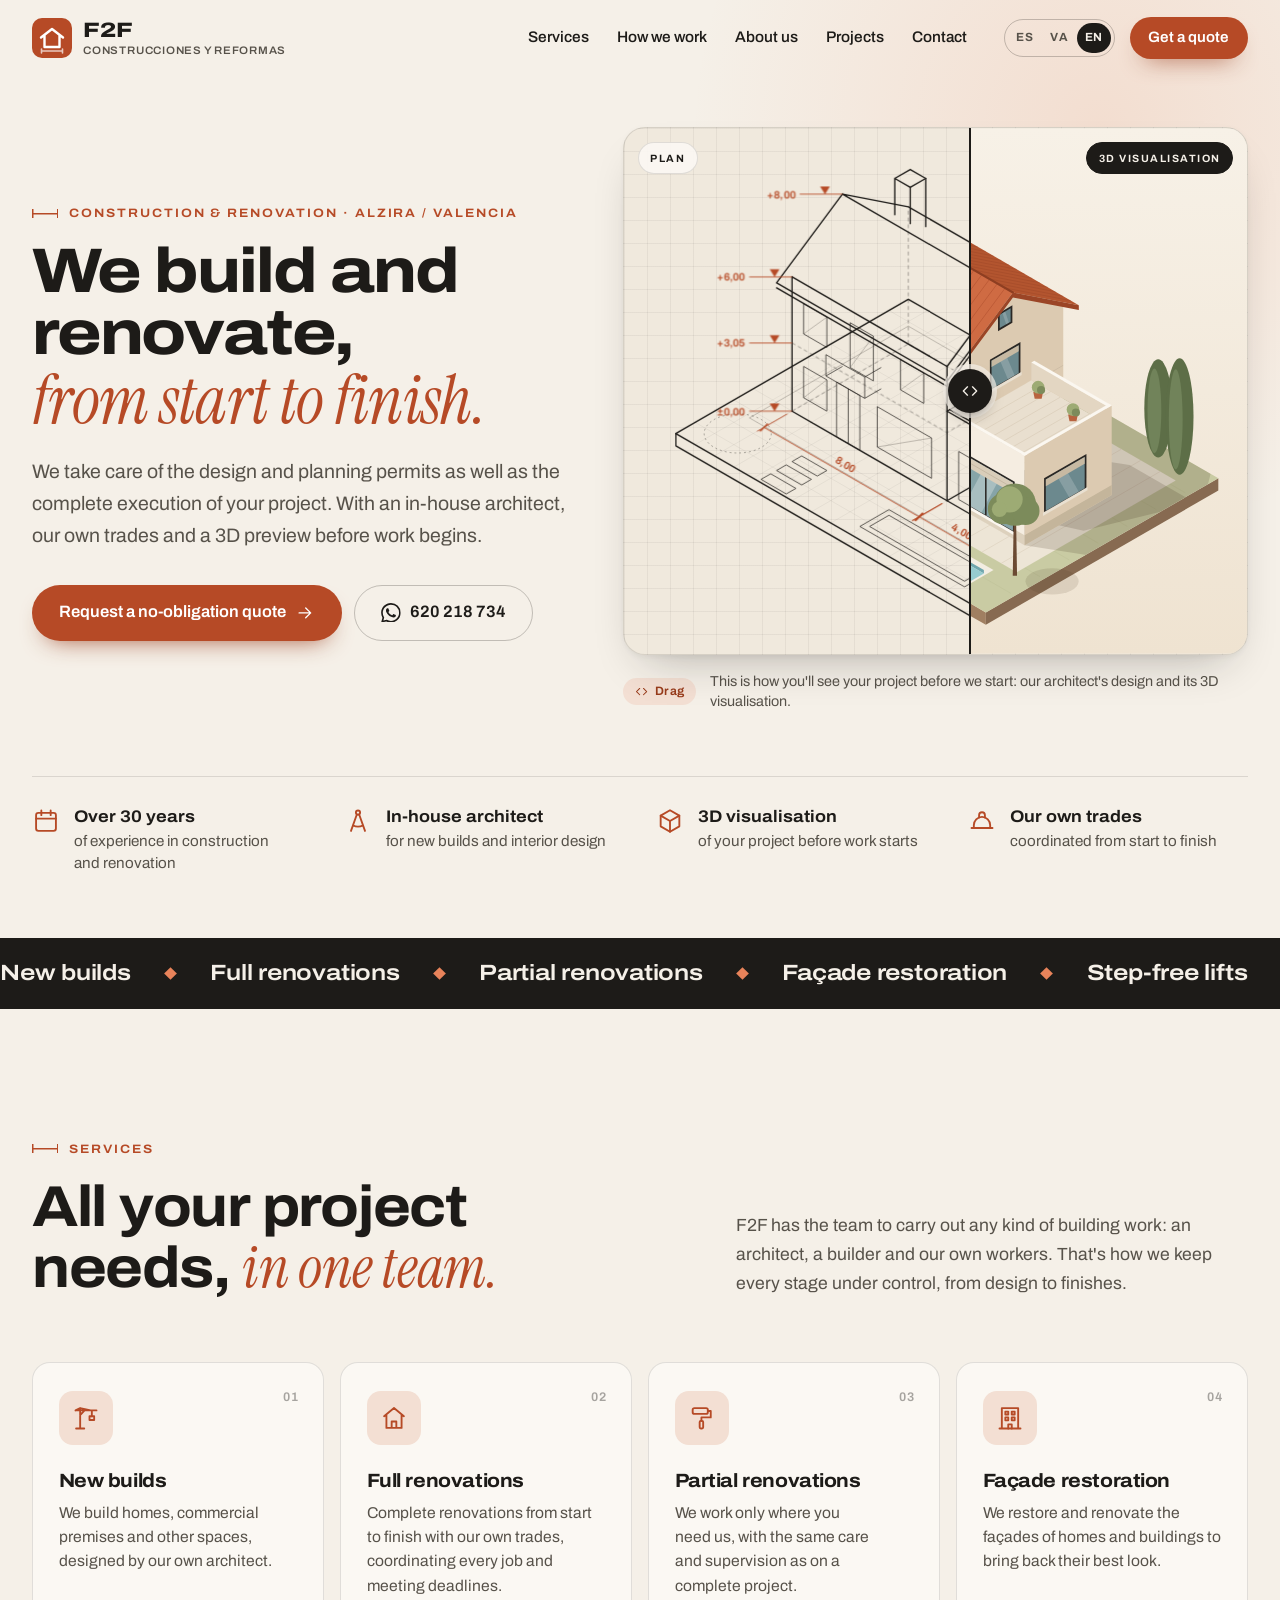
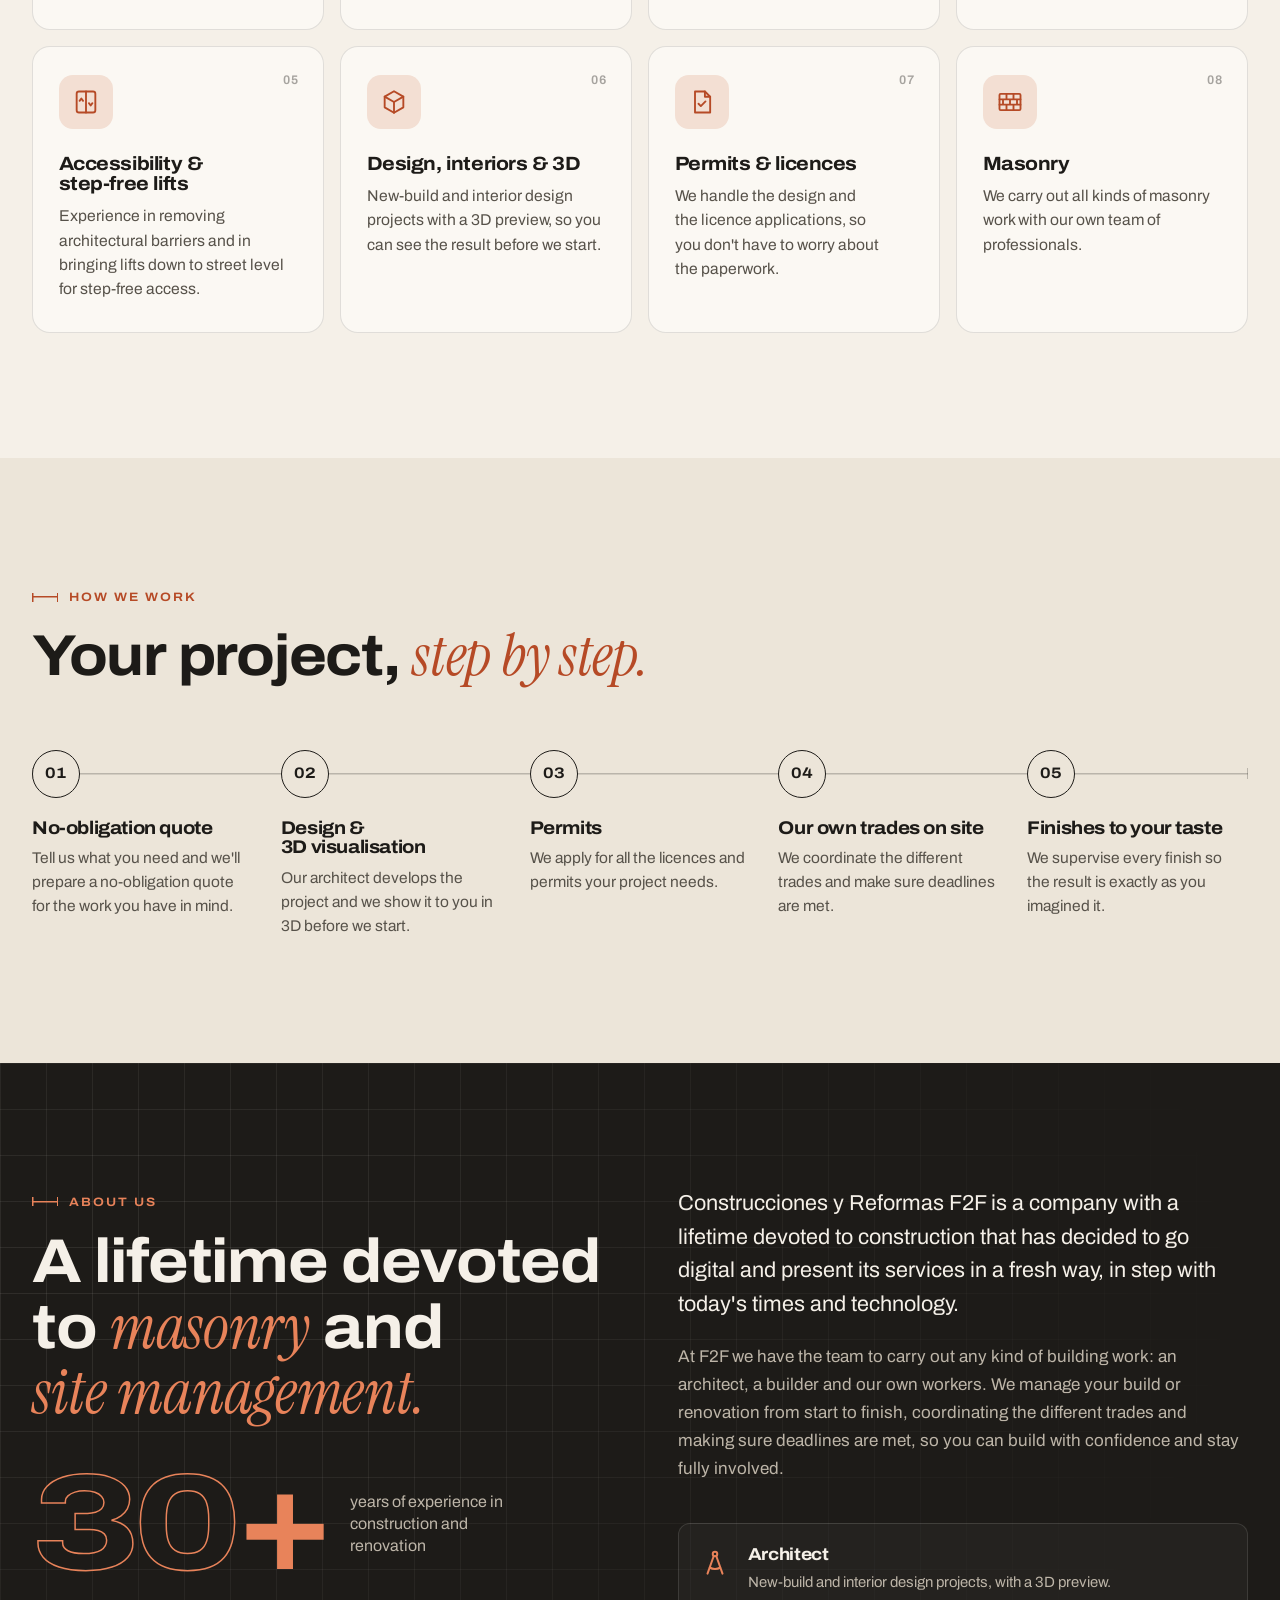
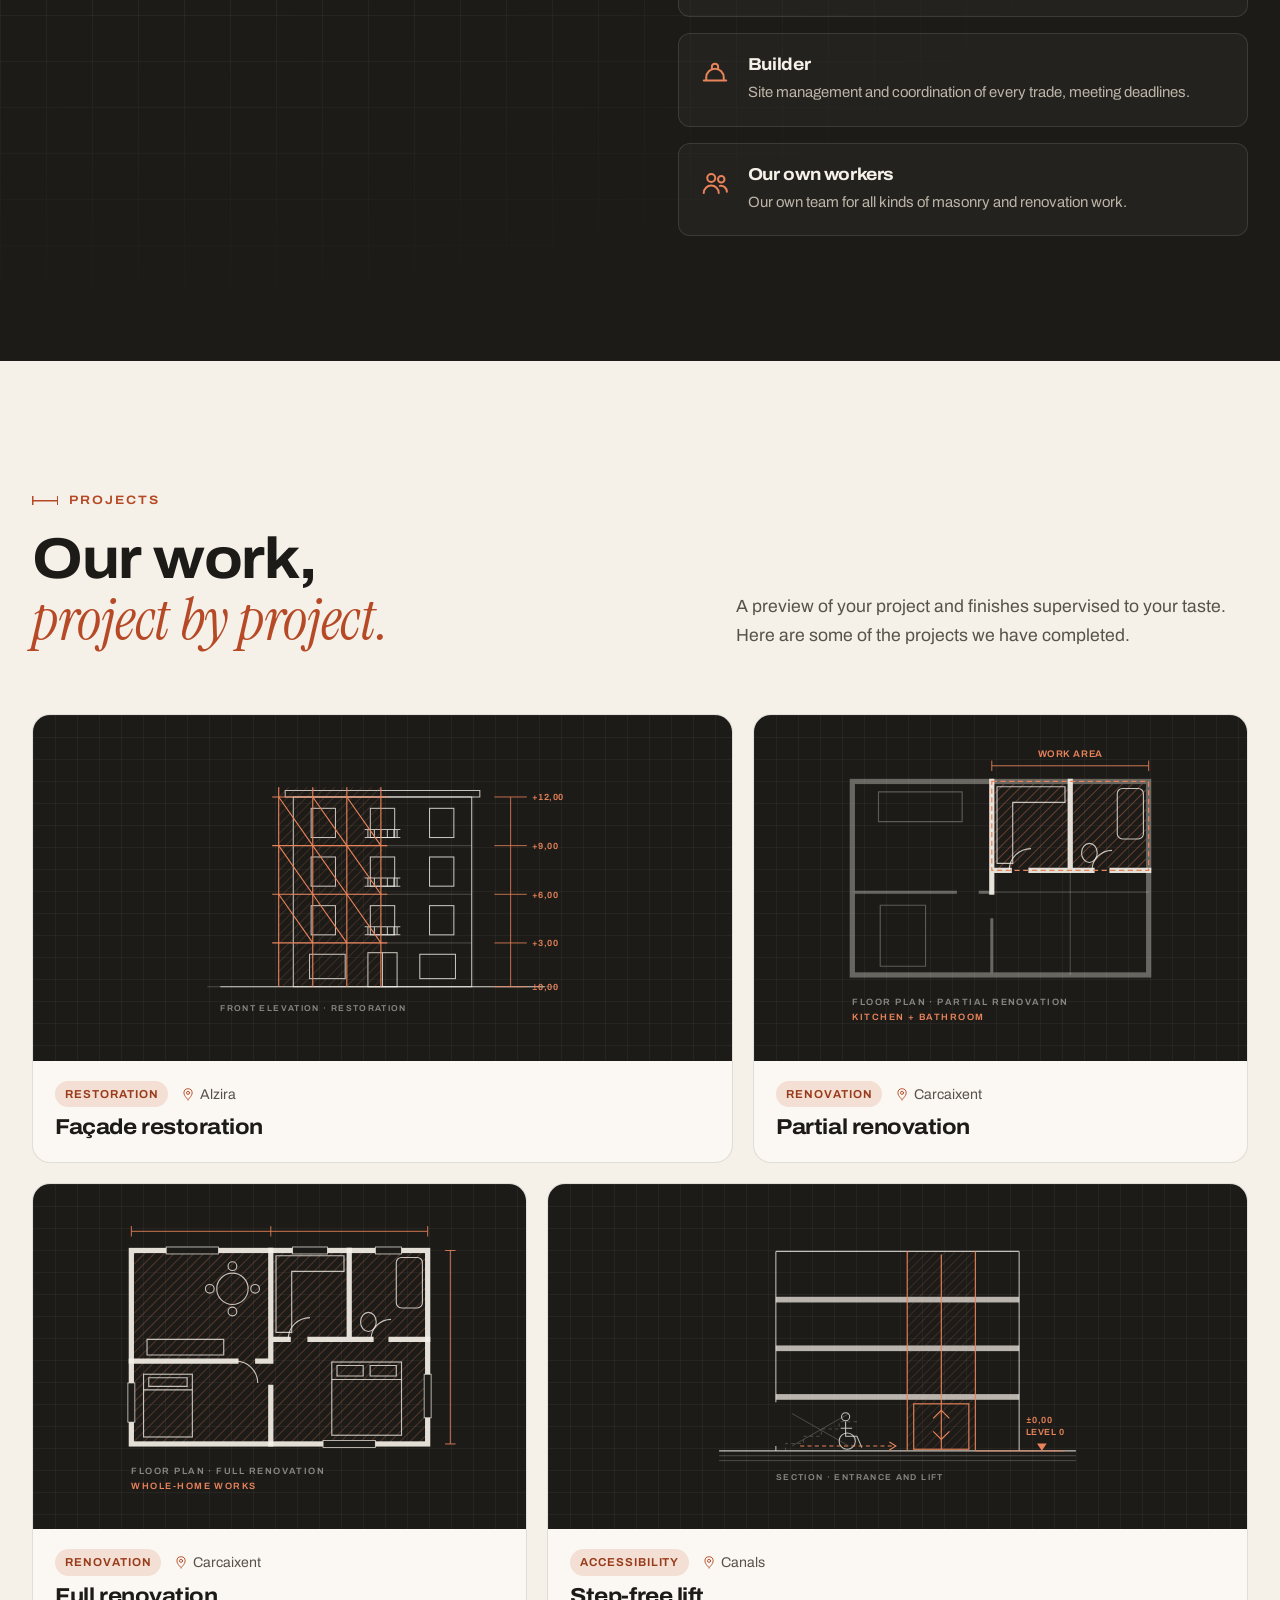
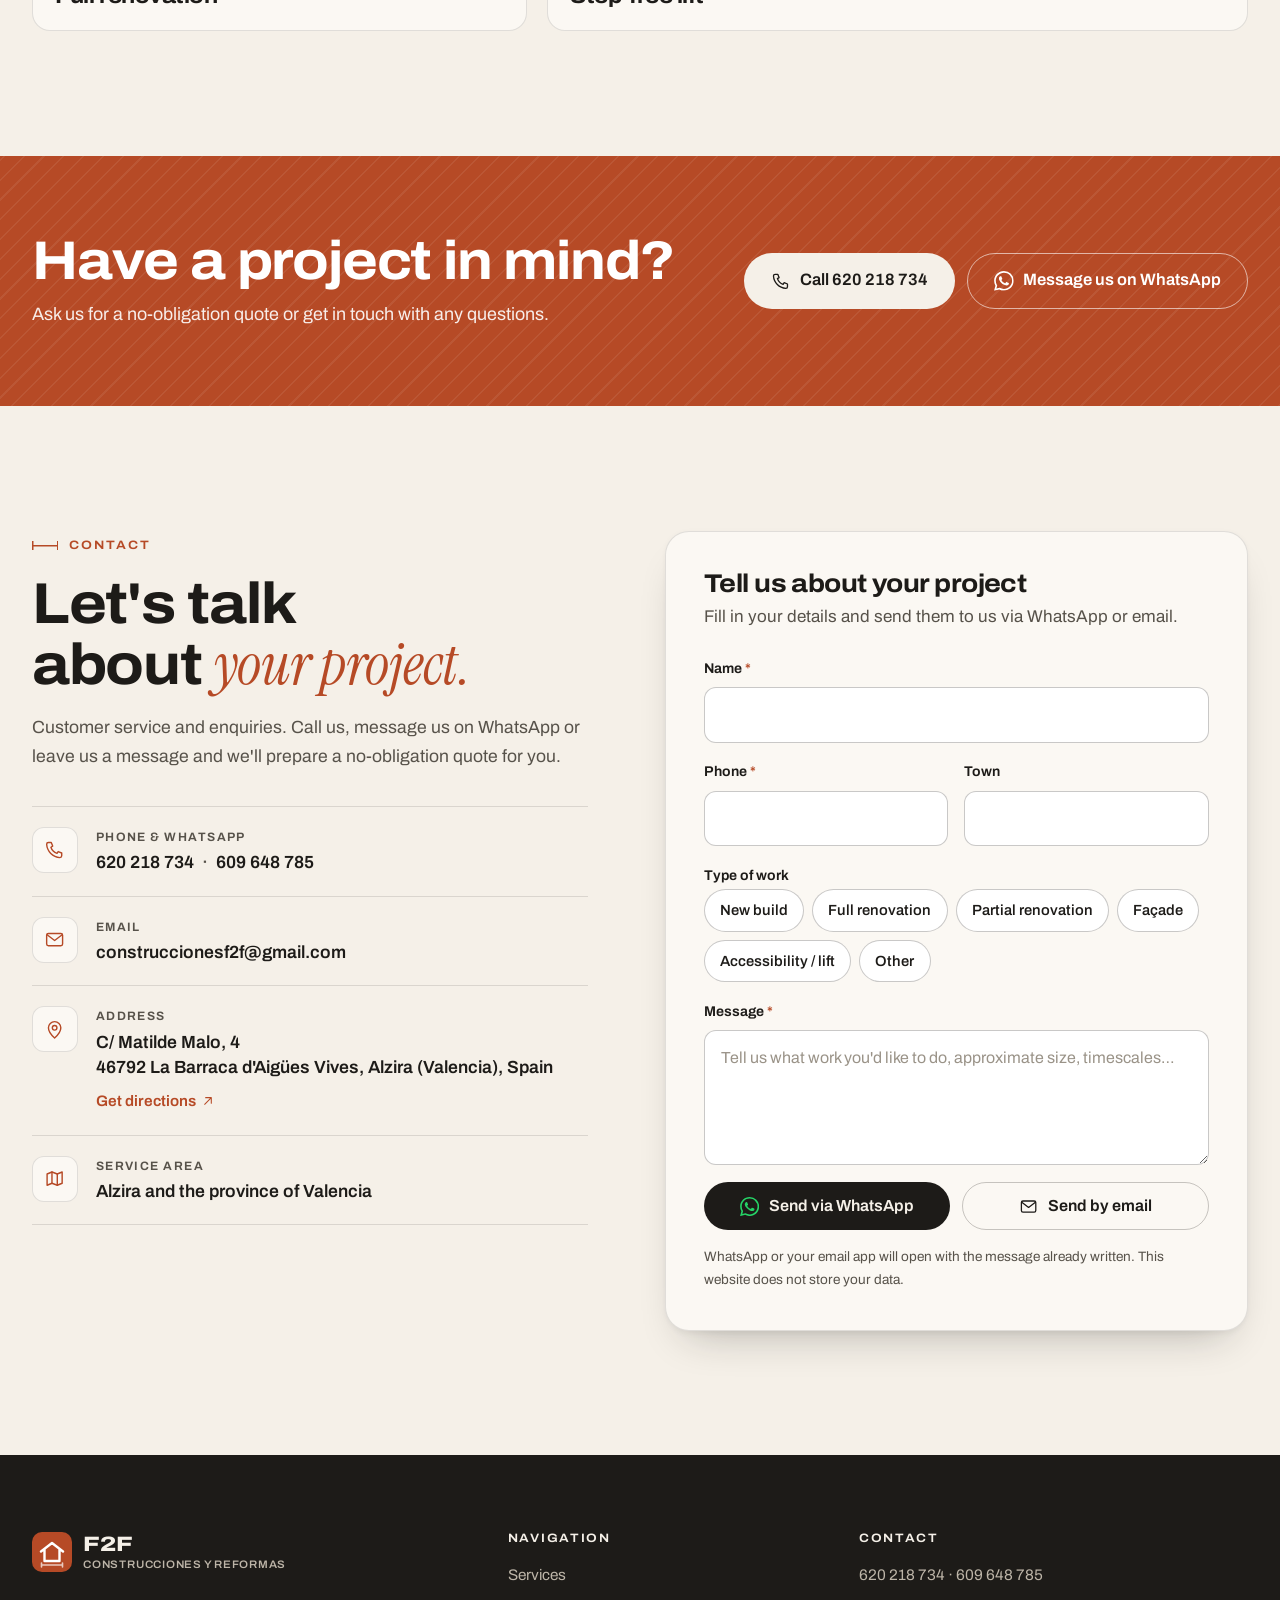
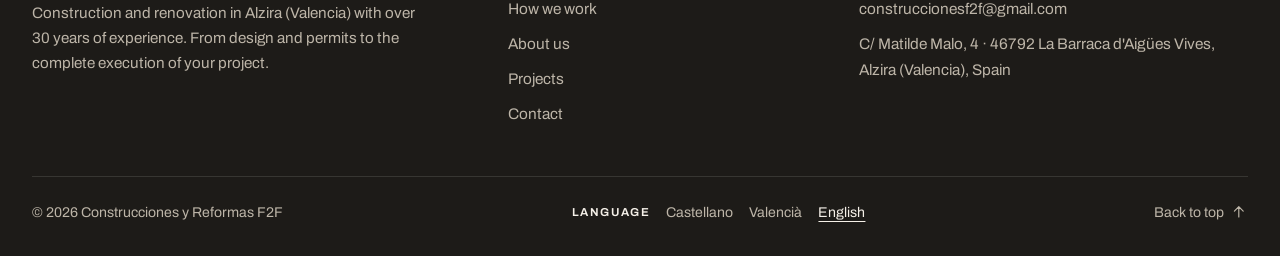
==== en/index.html @ 16d9f8af "Add Valencian and English versions of the site The site is now published in three languages, each as" ====
<!DOCTYPE html>
<!-- Generado por tools/build.py a partir de src/index.html y src/i18n.toml: no editar a mano. -->
<html lang="en" data-root="../">
<head>
  <meta charset="utf-8">
  <meta name="viewport" content="width=device-width, initial-scale=1">
  <title>Construcciones y Reformas F2F · Alzira (Valencia) | New builds and renovations</title>
  <meta name="description" content="Construction and renovation company in Alzira (Valencia) with over 30 years of experience. In-house architect, planning permits, 3D visualisation and our own trades. No-obligation quotes.">
  <link rel="canonical" href="https://www.f2fconstruccionesyreformas.com/en/">
  <link rel="alternate" hreflang="es" href="https://www.f2fconstruccionesyreformas.com/">
  <link rel="alternate" hreflang="ca" href="https://www.f2fconstruccionesyreformas.com/va/">
  <link rel="alternate" hreflang="en" href="https://www.f2fconstruccionesyreformas.com/en/">
  <link rel="alternate" hreflang="x-default" href="https://www.f2fconstruccionesyreformas.com/">
  <meta name="theme-color" content="#f5f0e8">

  <meta property="og:type" content="website">
  <meta property="og:locale" content="en_GB">
  <meta property="og:locale:alternate" content="es_ES">
  <meta property="og:locale:alternate" content="ca_ES">
  <meta property="og:site_name" content="Construcciones y Reformas F2F">
  <meta property="og:title" content="Construcciones y Reformas F2F · Alzira (Valencia)">
  <meta property="og:description" content="New builds and renovations from start to finish, with an in-house architect and a 3D preview. Over 30 years of experience. No-obligation quotes.">
  <meta property="og:url" content="https://www.f2fconstruccionesyreformas.com/en/">
  <meta property="og:image" content="https://www.f2fconstruccionesyreformas.com/assets/img/og-image-en.jpg">
  <meta property="og:image:width" content="1200">
  <meta property="og:image:height" content="630">
  <meta name="twitter:card" content="summary_large_image">

  <link rel="icon" href="../favicon.svg" type="image/svg+xml">
  <link rel="apple-touch-icon" href="../assets/img/apple-touch-icon.png">
  <link rel="preload" href="../assets/fonts/archivo-var.woff2" as="font" type="font/woff2" crossorigin>
  <link rel="stylesheet" href="../assets/css/styles.css">
  <script>document.documentElement.classList.add('js')</script>
  <script src="../assets/js/main.js" defer></script>
  <script type="application/json" id="i18n">{"menu_open": "Open menu", "menu_close": "Close menu", "compare_value": "{p}% plan, {q}% 3D visualisation", "form_error": "Please enter your name, your phone number and a message.", "form_ok_whatsapp": "WhatsApp has opened with your message: just press Send. If it doesn't open, call us on 620 218 734.", "form_ok_email": "Your email app has opened with the message ready to send. If it doesn't open, write to us at {email}.", "msg_hello": "Hello, my name is {name}.", "msg_type": "Type of work: {value}", "msg_town": "Town: {value}", "msg_phone": "Phone: {value}", "mail_subject": "Quote request", "gallery_label": "Photo gallery", "gallery_prev": "Previous photo", "gallery_next": "Next photo", "gallery_close": "Close gallery", "photo_alt": "{label} (photo {n} of {total})", "view_photos": "View photos ({total})", "in_place": "{title} in {place}"}</script>

  <script type="application/ld+json">
  {
    "@context": "https://schema.org",
    "@type": "GeneralContractor",
    "name": "Construcciones y Reformas F2F",
    "alternateName": "construccionesf2f",
    "description": "Construction and renovation company in Alzira (Valencia) with over 30 years of experience: new builds, full and partial renovations, façade restoration and step-free lifts, with an in-house architect and 3D visualisation.",
    "url": "https://www.f2fconstruccionesyreformas.com/",
    "image": "https://www.f2fconstruccionesyreformas.com/assets/img/og-image-en.jpg",
    "logo": "https://www.f2fconstruccionesyreformas.com/assets/img/apple-touch-icon.png",
    "email": "construccionesf2f@gmail.com",
    "telephone": "+34 620 218 734",
    "contactPoint": [
      { "@type": "ContactPoint", "telephone": "+34 620 218 734", "contactType": "customer service", "availableLanguage": ["es", "ca"] },
      { "@type": "ContactPoint", "telephone": "+34 609 648 785", "contactType": "customer service", "availableLanguage": ["es", "ca"] }
    ],
    "address": {
      "@type": "PostalAddress",
      "streetAddress": "C/ Matilde Malo, 4",
      "postalCode": "46792",
      "addressLocality": "La Barraca d'Aigües Vives, Alzira",
      "addressRegion": "Valencia",
      "addressCountry": "ES"
    },
    "areaServed": ["Alzira", "Carcaixent", "Canals", "Provincia de Valencia"],
    "knowsAbout": ["Obra nueva", "Reformas integrales", "Reformas parciales", "Rehabilitación de fachadas", "Ascensores a cota cero", "Eliminación de barreras arquitectónicas", "Interiorismo", "Gestión de licencias de obra", "Albañilería"]
  }
  </script>
</head>
<body>
  <!-- Iconos y patrones compartidos -->
  <svg class="sprite" aria-hidden="true" focusable="false" xmlns="http://www.w3.org/2000/svg">
    <defs>
      <pattern id="hatch" width="8" height="8" patternUnits="userSpaceOnUse" patternTransform="rotate(45)">
        <line x1="0" y1="0" x2="0" y2="8" stroke="#e8835a" stroke-width="1.5" stroke-opacity=".55"/>
      </pattern>
      <pattern id="hatch-soft" width="8" height="8" patternUnits="userSpaceOnUse" patternTransform="rotate(45)">
        <line x1="0" y1="0" x2="0" y2="8" stroke="#f5f0e8" stroke-width="1" stroke-opacity=".16"/>
      </pattern>
    </defs>
    <symbol id="i-phone" viewBox="0 0 24 24"><path d="M5 4h3.2l1.6 4-2 1.3a11 11 0 0 0 6.9 6.9l1.3-2 4 1.6V19a2 2 0 0 1-2 2A16 16 0 0 1 3 6a2 2 0 0 1 2-2z"/></symbol>
    <symbol id="i-mail" viewBox="0 0 24 24"><rect x="3" y="5" width="18" height="14" rx="2"/><path d="M3.5 6.5 12 13l8.5-6.5"/></symbol>
    <symbol id="i-pin" viewBox="0 0 24 24"><path d="M12 21.5s-7-6-7-11.5a7 7 0 0 1 14 0c0 5.5-7 11.5-7 11.5z"/><circle cx="12" cy="10" r="2.6"/></symbol>
    <symbol id="i-map" viewBox="0 0 24 24"><path d="M9 4.5 3.5 6.8v12.7L9 17.2l6 2.3 5.5-2.3V4.5L15 6.8z"/><path d="M9 4.5v12.7M15 6.8v12.7"/></symbol>
    <symbol id="i-whatsapp" viewBox="0 0 24 24"><path fill="currentColor" stroke="none" d="M17.472 14.382c-.297-.149-1.758-.867-2.03-.967-.273-.099-.471-.148-.67.15-.197.297-.767.966-.94 1.164-.173.199-.347.223-.644.075-.297-.15-1.255-.463-2.39-1.475-.883-.788-1.48-1.761-1.653-2.059-.173-.297-.018-.458.13-.606.134-.133.298-.347.446-.52.149-.174.198-.298.298-.497.099-.198.05-.371-.025-.52-.075-.149-.669-1.612-.916-2.207-.242-.579-.487-.5-.669-.51-.173-.008-.371-.01-.57-.01-.198 0-.52.074-.792.372-.272.297-1.04 1.016-1.04 2.479 0 1.462 1.065 2.875 1.213 3.074.149.198 2.096 3.2 5.077 4.487.709.306 1.262.489 1.694.625.712.227 1.36.195 1.871.118.571-.085 1.758-.719 2.006-1.413.248-.694.248-1.289.173-1.413-.074-.124-.272-.198-.57-.347m-5.421 7.403h-.004a9.87 9.87 0 0 1-5.031-1.378l-.361-.214-3.741.982.998-3.648-.235-.374a9.86 9.86 0 0 1-1.51-5.26c.001-5.45 4.436-9.884 9.888-9.884 2.64 0 5.122 1.03 6.988 2.898a9.825 9.825 0 0 1 2.893 6.994c-.003 5.45-4.437 9.884-9.885 9.884m8.413-18.297A11.815 11.815 0 0 0 12.05 0C5.495 0 .16 5.335.157 11.892c0 2.096.547 4.142 1.588 5.945L.057 24l6.305-1.654a11.882 11.882 0 0 0 5.683 1.448h.005c6.554 0 11.89-5.335 11.893-11.893a11.821 11.821 0 0 0-3.48-8.413z"/></symbol>
    <symbol id="i-arrow" viewBox="0 0 24 24"><path d="M5 12h14M13 6l6 6-6 6"/></symbol>
    <symbol id="i-arrow-ne" viewBox="0 0 24 24"><path d="M7 17 17 7M8.5 7H17v8.5"/></symbol>
    <symbol id="i-arrow-up" viewBox="0 0 24 24"><path d="M12 19V5M6 11l6-6 6 6"/></symbol>
    <symbol id="i-close" viewBox="0 0 24 24"><path d="M6 6l12 12M18 6 6 18"/></symbol>
    <symbol id="i-chev-left" viewBox="0 0 24 24"><path d="M15 5l-7 7 7 7"/></symbol>
    <symbol id="i-chev-right" viewBox="0 0 24 24"><path d="M9 5l7 7-7 7"/></symbol>
    <symbol id="i-drag" viewBox="0 0 24 24"><path d="M9 7l-5 5 5 5M15 7l5 5-5 5"/></symbol>
    <symbol id="i-photo" viewBox="0 0 24 24"><rect x="3" y="5" width="18" height="14" rx="2"/><circle cx="8.5" cy="10" r="1.8"/><path d="m21 16-5-5-8 8"/></symbol>
    <symbol id="i-check" viewBox="0 0 24 24"><path d="M5 12.5 9.5 17 19 7"/></symbol>
    <symbol id="i-calendar" viewBox="0 0 24 24"><rect x="3.5" y="5" width="17" height="15.5" rx="2"/><path d="M3.5 10h17M8 3v4M16 3v4"/></symbol>
    <symbol id="i-compass" viewBox="0 0 24 24"><circle cx="12" cy="4.8" r="1.8"/><path d="M11 6.4 6 20.5M13 6.4l5 14.1M7.6 15.6c2.9 1.6 5.9 1.6 8.8 0"/></symbol>
    <symbol id="i-cube" viewBox="0 0 24 24"><path d="M12 2.8l8 4.6v9.2l-8 4.6-8-4.6V7.4z"/><path d="M4 7.4l8 4.6 8-4.6M12 12v9.2"/></symbol>
    <symbol id="i-helmet" viewBox="0 0 24 24"><path d="M3 18h18M5 18v-2.5a7 7 0 0 1 14 0V18M9.5 9.2V7a2.5 2.5 0 0 1 5 0v2.2"/></symbol>
    <symbol id="i-users" viewBox="0 0 24 24"><circle cx="9" cy="8" r="3.2"/><path d="M3 20a6 6 0 0 1 12 0"/><circle cx="17" cy="9" r="2.6"/><path d="M15.8 14.3A4.8 4.8 0 0 1 21.5 19"/></symbol>
    <symbol id="i-crane" viewBox="0 0 24 24"><path d="M7 21V3.5M3.5 21h7M3 5.5h18M7 3.5 3 5.5M7 3.5l9 2M7 9.5l3.8-4M17 5.5v5"/><rect x="15" y="10.5" width="4" height="3.2"/></symbol>
    <symbol id="i-home" viewBox="0 0 24 24"><path d="M3.5 10.5 12 3.5l8.5 7M5.5 9v11.5h13V9M10 20.5V15h4v5.5"/></symbol>
    <symbol id="i-roller" viewBox="0 0 24 24"><rect x="4" y="3.5" width="13" height="5" rx="1.5"/><path d="M17 6h2.5v5.5h-8v3"/><rect x="10" y="14.5" width="3" height="6.5" rx="1"/></symbol>
    <symbol id="i-facade" viewBox="0 0 24 24"><path d="M5 21V3.5h14V21M3 21h18"/><path d="M8 6.5h2.5V9H8zM13.5 6.5H16V9h-2.5zM8 11.5h2.5V14H8zM13.5 11.5H16V14h-2.5zM10.5 21v-3.5h3V21"/></symbol>
    <symbol id="i-elevator" viewBox="0 0 24 24"><rect x="4" y="3" width="16" height="18" rx="2"/><path d="M12 3v18M6.5 11 8 9l1.5 2M14.5 13l1.5 2 1.5-2"/></symbol>
    <symbol id="i-doc" viewBox="0 0 24 24"><path d="M6 3h8.5L19 7.5V21H6z"/><path d="M14.5 3v4.5H19M9 13.5l2 2 4-4"/></symbol>
    <symbol id="i-bricks" viewBox="0 0 24 24"><rect x="3" y="5" width="18" height="14" rx="1"/><path d="M3 9.7h18M3 14.3h18M9 5v4.7M15 5v4.7M6 9.7v4.6M12 9.7v4.6M18 9.7v4.6M9 14.3V19M15 14.3V19"/></symbol>
  </svg>

  <a class="skip-link" href="#main">Skip to content</a>

  <header class="site-header" data-header>
    <div class="container header__inner">
      <a class="brand" href="#inicio" aria-label="F2F Construcciones y Reformas, go to the home page">
        <svg class="brand__mark" viewBox="0 0 40 40" aria-hidden="true">
          <rect width="40" height="40" rx="10" fill="#b64a26"/>
          <path d="M9 19.5 20 11l11 8.5M12.5 17v12h15V17" fill="none" stroke="#fff" stroke-width="2.4" stroke-linejoin="round" stroke-linecap="round"/>
          <path d="M9.5 33h21M9.5 31v4M30.5 31v4" stroke="#fff" stroke-width="1.6" stroke-linecap="round" opacity=".7"/>
        </svg>
        <span class="brand__text">
          <span class="brand__name">F2F</span>
          <span class="brand__tag">Construcciones y Reformas</span>
        </span>
      </a>

      <nav class="nav" id="menu" aria-label="Main">
        <ul class="nav__list">
          <li><a href="#servicios">Services</a></li>
          <li><a href="#metodo">How we work</a></li>
          <li><a href="#perfil">About us</a></li>
          <li><a href="#proyectos">Projects</a></li>
          <li><a href="#contacto">Contact</a></li>
        </ul>
        <div class="nav__mobile-extra">
          <a class="btn btn--primary btn--block" href="#contacto">Request a no-obligation quote</a>
          <p class="nav__phones">
            <a href="tel:+34620218734"><svg class="icon" aria-hidden="true"><use href="#i-phone"/></svg>620&nbsp;218&nbsp;734</a>
            <a href="tel:+34609648785"><svg class="icon" aria-hidden="true"><use href="#i-phone"/></svg>609&nbsp;648&nbsp;785</a>
          </p>
          <div class="nav__langs">
            <p class="nav__langs-title" id="menu-lang-title">Language</p>
            <ul class="lang-pills" aria-labelledby="menu-lang-title">
            <li><a href="../" hreflang="es" lang="es" data-lang-link>Castellano</a></li>
            <li><a href="../va/" hreflang="ca" lang="ca-valencia" data-lang-link>Valencià</a></li>
            <li><a href="../en/" hreflang="en" lang="en" data-lang-link aria-current="page">English</a></li>
            </ul>
          </div>
        </div>
      </nav>

      <div class="header__actions">
        <a class="header__phone" href="tel:+34620218734">
          <svg class="icon" aria-hidden="true"><use href="#i-phone"/></svg>
          <span>620&nbsp;218&nbsp;734</span>
        </a>
        <nav class="lang-switch" aria-label="Language">
          <ul>
            <li><a href="../" hreflang="es" lang="es" data-lang-link>ES<span class="visually-hidden"> · Castellano</span></a></li>
            <li><a href="../va/" hreflang="ca" lang="ca-valencia" data-lang-link>VA<span class="visually-hidden"> · Valencià</span></a></li>
            <li><a href="../en/" hreflang="en" lang="en" data-lang-link aria-current="page">EN<span class="visually-hidden"> · English</span></a></li>
          </ul>
        </nav>
        <a class="btn btn--primary btn--sm header__cta" href="#contacto">Get a quote</a>
        <button class="nav-toggle" type="button" aria-controls="menu" aria-expanded="false" data-nav-toggle>
          <span class="nav-toggle__bars" aria-hidden="true"><span></span><span></span><span></span></span>
          <span class="visually-hidden">Open menu</span>
        </button>
      </div>
    </div>
  </header>

  <main id="main">
    <!-- ============================== INICIO -->
    <section class="hero" id="inicio" aria-labelledby="hero-title">
      <div class="container hero__grid">
        <div class="hero__copy">
          <p class="eyebrow" data-reveal>Construction &amp; renovation&nbsp;· Alzira&nbsp;/&nbsp;Valencia</p>
          <h1 class="hero__title" id="hero-title" data-reveal>We build and renovate, <em>from start to finish.</em></h1>
          <p class="hero__lead" data-reveal>We take care of the design and planning permits as well as the complete execution of your project. With an in-house architect, our own trades and a 3D preview before work&nbsp;begins.</p>
          <div class="hero__cta" data-reveal>
            <a class="btn btn--primary btn--lg" href="#contacto">
              Request a no-obligation quote
              <svg class="icon" aria-hidden="true"><use href="#i-arrow"/></svg>
            </a>
            <a class="btn btn--ghost btn--lg" href="https://wa.me/34620218734?text=Hello%2C%20I%27d%20like%20to%20request%20a%20quote%20for%20some%20building%20work." target="_blank" rel="noopener">
              <svg class="icon" aria-hidden="true"><use href="#i-whatsapp"/></svg>
              620&nbsp;218&nbsp;734
            </a>
          </div>
        </div>

        <figure class="hero__art" data-reveal>
          <div class="compare is-drawing" data-compare style="--pos: 50%">
            <div class="compare__layer compare__layer--plan">
              <svg class="compare__svg" viewBox="0 0 640 540" role="img" aria-labelledby="plano-title"><title id="plano-title">Isometric plan of a house with dimensions</title><g class="w-grid"><line x1="292.0" y1="176.0" x2="53.0" y2="314.0"/><line x1="311.9" y1="187.5" x2="72.9" y2="325.5"/><line x1="331.8" y1="199.0" x2="92.8" y2="337.0"/><line x1="351.8" y1="210.5" x2="112.7" y2="348.5"/><line x1="371.7" y1="222.0" x2="132.7" y2="360.0"/><line x1="391.6" y1="233.5" x2="152.6" y2="371.5"/><line x1="411.5" y1="245.0" x2="172.5" y2="383.0"/><line x1="431.4" y1="256.5" x2="192.4" y2="394.5"/><line x1="451.3" y1="268.0" x2="212.3" y2="406.0"/><line x1="471.3" y1="279.5" x2="232.2" y2="417.5"/><line x1="491.2" y1="291.0" x2="252.2" y2="429.0"/><line x1="511.1" y1="302.5" x2="272.1" y2="440.5"/><line x1="531.0" y1="314.0" x2="292.0" y2="452.0"/><line x1="550.9" y1="325.5" x2="311.9" y2="463.5"/><line x1="570.9" y1="337.0" x2="331.8" y2="475.0"/><line x1="590.8" y1="348.5" x2="351.8" y2="486.5"/><line x1="610.7" y1="360.0" x2="371.7" y2="498.0"/><line x1="292.0" y1="176.0" x2="610.7" y2="360.0"/><line x1="272.1" y1="187.5" x2="590.8" y2="371.5"/><line x1="252.2" y1="199.0" x2="570.9" y2="383.0"/><line x1="232.2" y1="210.5" x2="550.9" y2="394.5"/><line x1="212.3" y1="222.0" x2="531.0" y2="406.0"/><line x1="192.4" y1="233.5" x2="511.1" y2="417.5"/><line x1="172.5" y1="245.0" x2="491.2" y2="429.0"/><line x1="152.6" y1="256.5" x2="471.3" y2="440.5"/><line x1="132.7" y1="268.0" x2="451.3" y2="452.0"/><line x1="112.7" y1="279.5" x2="431.4" y2="463.5"/><line x1="92.8" y1="291.0" x2="411.5" y2="475.0"/><line x1="72.9" y1="302.5" x2="391.6" y2="486.5"/><line x1="53.0" y1="314.0" x2="371.7" y2="498.0"/></g>
<g class="w-hidden"><path d="M172.5,291.0 L292.0,222.0 L451.3,314.0"/><path d="M292.0,222.0 L292.0,84.0"/><path d="M172.5,220.9 L331.8,312.9 L451.3,243.9"/><path d="M421.5,331.2 L501.1,377.2"/><path d="M418.5,259.4 L495.2,303.6 L411.5,351.9"/></g>
<g class="w-line"><path pathLength="1" d="M292.0,176.0 L610.7,360.0 L371.7,498.0 L53.0,314.0 Z"/><path pathLength="1" d="M53.0,314.0 L53.0,326.6 L371.7,510.6 L610.7,372.6 L610.7,360.0"/><path pathLength="1" d="M371.7,498.0 L371.7,510.6"/><path pathLength="1" d="M172.5,291.0 L331.8,383.0 L451.3,314.0"/><path pathLength="1" d="M172.5,291.0 L172.5,153.0"/><path pathLength="1" d="M331.8,383.0 L331.8,245.0"/><path pathLength="1" d="M451.3,314.0 L451.3,176.0"/><path pathLength="1" d="M172.5,153.0 L331.8,245.0 L391.6,164.5 L451.3,176.0"/><path pathLength="1" d="M292.0,80.9 L467.3,182.1 L399.6,169.1 L224.3,67.9 L292.0,80.9 Z"/><path pathLength="1" d="M224.3,67.9 L156.6,159.1 L331.8,260.3 L399.6,169.1"/><path pathLength="1" d="M156.6,164.2 L331.8,265.4 L399.6,174.2 L467.3,187.2"/><path pathLength="1" d="M278.1,89.0 L278.1,51.8 L294.0,61.0 L309.9,51.8 L294.0,42.6 L278.1,51.8"/><path pathLength="1" d="M294.0,98.2 L294.0,61.0"/><path pathLength="1" d="M309.9,101.3 L309.9,51.8"/><path pathLength="1" d="M331.8,383.0 L411.5,429.0 L501.1,377.2 L501.1,285.2"/><path pathLength="1" d="M411.5,429.0 L411.5,337.0"/><path pathLength="1" d="M421.5,239.2 L501.1,285.2 L411.5,337.0 L331.8,291.0 Z"/><path pathLength="1" d="M418.5,241.0 L495.2,285.2 L411.5,333.5 L334.8,289.3"/></g>
<g class="w-detail"><path pathLength="1" d="M184.4,277.2 L208.3,291.0 L208.3,258.8 L184.4,245.0 Z"/><path pathLength="1" d="M184.4,277.2 L208.3,258.8" class="w-faint"/><path pathLength="1" d="M218.3,317.5 L242.2,331.2 L242.2,274.9 L218.3,261.1 Z"/><path pathLength="1" d="M230.3,324.4 L230.3,268.0"/><path pathLength="1" d="M260.1,327.8 L315.9,360.0 L315.9,318.6 L260.1,286.4 Z"/><path pathLength="1" d="M260.1,327.8 L315.9,318.6" class="w-faint"/><path pathLength="1" d="M184.4,211.6 L208.3,225.5 L208.3,194.4 L184.4,180.6 Z"/><path pathLength="1" d="M184.4,211.6 L208.3,194.4" class="w-faint"/><path pathLength="1" d="M232.2,246.1 L256.1,259.9 L256.1,213.9 L232.2,200.1 Z"/><path pathLength="1" d="M232.2,246.1 L256.1,213.9" class="w-faint"/><path pathLength="1" d="M284.0,269.1 L307.9,283.0 L307.9,251.9 L284.0,238.1 Z"/><path pathLength="1" d="M284.0,269.1 L307.9,251.9" class="w-faint"/><path pathLength="1" d="M405.5,251.9 L377.6,268.0 L377.6,239.2 L405.5,223.2 Z"/><path pathLength="1" d="M397.2,199.2 L386.0,205.7 L386.0,191.9 L397.2,185.4 Z"/><path pathLength="1" d="M224.3,245.0 L207.3,254.8 L247.2,277.8 L264.1,268.0"/><path pathLength="1" d="M207.3,232.9 L247.2,255.9 L264.1,246.1"/><path pathLength="1" d="M207.3,254.8 L207.3,232.9"/><path pathLength="1" d="M247.2,277.8 L247.2,255.9"/><path pathLength="1" d="M343.8,381.8 L399.6,414.1 L399.6,364.6 L343.8,332.4 Z"/><path pathLength="1" d="M371.7,397.9 L371.7,348.5"/><path pathLength="1" d="M473.3,370.4 L433.4,393.4 L433.4,361.2 L473.3,338.2 Z"/><path pathLength="1" d="M272.1,392.2 L379.6,454.3 L349.8,471.6 L242.2,409.5 Z"/><path pathLength="1" d="M272.1,398.0 L369.7,454.3 L349.8,465.8 L252.2,409.5 Z"/><path pathLength="1" d="M182.4,337.0 L208.3,352.0 L198.4,357.7 L172.5,342.8 Z"/><path pathLength="1" d="M166.5,346.2 L192.4,361.1 L182.4,366.9 L156.6,352.0 Z"/><path pathLength="1" d="M150.6,355.4 L176.5,370.4 L166.5,376.1 L140.6,361.1 Z"/><path pathLength="1" d="M292.0,203.6 L566.9,362.3 L403.5,456.6 L128.7,297.9 Z" class="w-faint"/></g>
<ellipse class="w-tree" cx="116.7" cy="314.0" rx="34.5" ry="20.1"/>
<ellipse class="w-tree" cx="401.6" cy="460.1" rx="26.2" ry="15.3"/>
<g class="w-cotas"><line x1="167.5" y1="293.9" x2="136.6" y2="311.7"/><line x1="326.9" y1="385.9" x2="296.0" y2="403.7"/><line x1="143.6" y1="307.7" x2="303.0" y2="399.7"/><line x1="139.6" y1="311.7" x2="147.6" y2="303.7" class="w-tick"/><line x1="299.0" y1="403.7" x2="307.0" y2="395.7" class="w-tick"/><text x="223.3" y="348.7" text-anchor="middle" transform="rotate(30.0 223.3 353.7)">8,00</text><line x1="326.9" y1="385.9" x2="296.0" y2="403.7"/><line x1="406.5" y1="431.9" x2="375.7" y2="449.7"/><line x1="303.0" y1="399.7" x2="382.6" y2="445.7"/><line x1="299.0" y1="403.7" x2="307.0" y2="395.7" class="w-tick"/><line x1="378.6" y1="449.7" x2="386.6" y2="441.7" class="w-tick"/><text x="342.8" y="417.7" text-anchor="middle" transform="rotate(30.0 342.8 422.7)">4,00</text><line x1="536.0" y1="362.9" x2="563.9" y2="379.0"/><line x1="416.5" y1="431.9" x2="444.4" y2="448.0"/><line x1="556.9" y1="375.0" x2="437.4" y2="443.9"/><line x1="552.9" y1="379.0" x2="560.9" y2="371.0" class="w-tick"/><line x1="433.4" y1="447.9" x2="441.4" y2="439.9" class="w-tick"/><text x="497.2" y="404.5" text-anchor="middle" transform="rotate(-30.0 497.2 409.5)">6,00</text><path class="w-level" d="M154.5,291.0 l-5,-8 h10 Z"/><line x1="172.5" y1="291.0" x2="128.5" y2="291.0" class="w-cota-l"/><text x="124.5" y="295.0" text-anchor="end">±0,00</text><path class="w-level" d="M154.5,220.9 l-5,-8 h10 Z"/><line x1="172.5" y1="220.9" x2="128.5" y2="220.9" class="w-cota-l"/><text x="124.5" y="224.9" text-anchor="end">+3,05</text><path class="w-level" d="M154.5,153.0 l-5,-8 h10 Z"/><line x1="172.5" y1="153.0" x2="128.5" y2="153.0" class="w-cota-l"/><text x="124.5" y="157.0" text-anchor="end">+6,00</text><path class="w-level" d="M206.3,67.9 l-5,-8 h10 Z"/><line x1="224.3" y1="67.9" x2="180.3" y2="67.9" class="w-cota-l"/><text x="176.3" y="71.9" text-anchor="end">+8,00</text></g></svg>
            </div>
            <div class="compare__layer compare__layer--render">
              <svg class="compare__svg" viewBox="0 0 640 540" role="img" aria-labelledby="render-title"><title id="render-title">3D visualisation of the same house, finished</title><polygon points="53.0,314.0 371.7,498.0 371.7,510.6 53.0,326.6" fill="#a07f61"/>
<polygon points="610.7,360.0 371.7,498.0 371.7,510.6 610.7,372.6" fill="#876a51"/>
<polygon points="292.0,176.0 610.7,360.0 371.7,498.0 53.0,314.0" fill="#c9cba3"/>
<g opacity=".35"><line x1="266.1" y1="195.6" x2="576.8" y2="375.0" stroke="#b9bd92" stroke-width="1"/></g>
<g opacity=".35"><line x1="236.2" y1="212.8" x2="547.0" y2="392.2" stroke="#b9bd92" stroke-width="1"/></g>
<g opacity=".35"><line x1="206.4" y1="230.1" x2="517.1" y2="409.5" stroke="#b9bd92" stroke-width="1"/></g>
<g opacity=".35"><line x1="176.5" y1="247.3" x2="487.2" y2="426.7" stroke="#b9bd92" stroke-width="1"/></g>
<g opacity=".35"><line x1="146.6" y1="264.6" x2="457.3" y2="443.9" stroke="#b9bd92" stroke-width="1"/></g>
<g opacity=".35"><line x1="116.7" y1="281.8" x2="427.4" y2="461.2" stroke="#b9bd92" stroke-width="1"/></g>
<g opacity=".35"><line x1="86.8" y1="299.1" x2="397.6" y2="478.4" stroke="#b9bd92" stroke-width="1"/></g>
<polygon points="292.0,203.6 566.9,362.3 403.5,456.6 128.7,297.9" fill="#ede5d6"/>
<line x1="311.9" y1="215.1" x2="148.6" y2="309.4" stroke="#ddd2bf" stroke-width=".7"/>
<line x1="331.8" y1="226.6" x2="168.5" y2="320.9" stroke="#ddd2bf" stroke-width=".7"/>
<line x1="351.8" y1="238.1" x2="188.4" y2="332.4" stroke="#ddd2bf" stroke-width=".7"/>
<line x1="371.7" y1="249.6" x2="208.3" y2="343.9" stroke="#ddd2bf" stroke-width=".7"/>
<line x1="391.6" y1="261.1" x2="228.3" y2="355.4" stroke="#ddd2bf" stroke-width=".7"/>
<line x1="411.5" y1="272.6" x2="248.2" y2="366.9" stroke="#ddd2bf" stroke-width=".7"/>
<line x1="431.4" y1="284.1" x2="268.1" y2="378.4" stroke="#ddd2bf" stroke-width=".7"/>
<line x1="451.3" y1="295.6" x2="288.0" y2="389.9" stroke="#ddd2bf" stroke-width=".7"/>
<line x1="471.3" y1="307.1" x2="307.9" y2="401.4" stroke="#ddd2bf" stroke-width=".7"/>
<line x1="491.2" y1="318.6" x2="327.9" y2="412.9" stroke="#ddd2bf" stroke-width=".7"/>
<line x1="511.1" y1="330.1" x2="347.8" y2="424.4" stroke="#ddd2bf" stroke-width=".7"/>
<line x1="531.0" y1="341.6" x2="367.7" y2="435.9" stroke="#ddd2bf" stroke-width=".7"/>
<line x1="550.9" y1="353.1" x2="387.6" y2="447.4" stroke="#ddd2bf" stroke-width=".7"/>
<polygon points="182.4,337.0 208.3,352.0 198.4,357.7 172.5,342.8" fill="#e2d7c3"/>
<polygon points="166.5,346.2 192.4,361.1 182.4,366.9 156.6,352.0" fill="#e2d7c3"/>
<polygon points="150.6,355.4 176.5,370.4 166.5,376.1 140.6,361.1" fill="#e2d7c3"/>
<polygon points="272.1,392.2 379.6,454.3 349.8,471.6 242.2,409.5" fill="#f3ede2"/>
<polygon points="272.1,398.0 369.7,454.3 369.7,458.0 272.1,401.6" fill="#6fa6ad"/>
<polygon points="272.1,398.0 252.2,409.5 252.2,413.1 272.1,401.6" fill="#5f959c"/>
<polygon points="272.1,401.6 369.7,458.0 349.8,469.5 252.2,413.1" fill="#96cbcf"/>
<line x1="285.0" y1="418.3" x2="306.9" y2="431.0" stroke="#fff" stroke-opacity=".7" stroke-width="1.2" stroke-linecap="round"/>
<line x1="316.9" y1="443.6" x2="334.8" y2="454.0" stroke="#fff" stroke-opacity=".7" stroke-width="1.2" stroke-linecap="round"/>
<line x1="304.0" y1="425.8" x2="315.9" y2="432.7" stroke="#fff" stroke-opacity=".7" stroke-width="1.2" stroke-linecap="round"/>
<clipPath id="plot-clip"><polygon points="292.0,176.0 610.7,360.0 371.7,498.0 53.0,314.0"/></clipPath>
<g clip-path="url(#plot-clip)" fill="rgba(62,42,24,.17)"><polygon points="292.0,222.0 432.5,234.6 607.7,335.8 595.6,383.5 472.3,414.0 331.8,383.0 172.5,291.0"/><polygon points="421.5,331.2 519.5,346.4 599.1,392.4 509.5,444.2 411.5,429.0 331.8,383.0"/></g>
<ellipse cx="548.9" cy="288.2" rx="14.3" ry="50.6" fill="#5d6e47"/>
<ellipse cx="545.0" cy="290.8" rx="7.1" ry="43.5" fill="#71835a"/>
<ellipse cx="570.9" cy="296.5" rx="14.3" ry="59.8" fill="#5d6e47"/>
<ellipse cx="566.9" cy="299.5" rx="7.1" ry="51.4" fill="#71835a"/>
<polygon points="172.5,291.0 331.8,383.0 331.8,245.0 172.5,153.0" fill="#f5ede1"/>
<polygon points="451.3,314.0 331.8,383.0 331.8,245.0 391.6,164.5 451.3,176.0" fill="#dccab1"/>
<polygon points="172.5,291.0 331.8,383.0 331.8,372.6 172.5,280.6" fill="#ddd1bd"/>
<polygon points="451.3,314.0 331.8,383.0 331.8,372.6 451.3,303.6" fill="#c4b59b"/>
<line x1="172.5" y1="220.9" x2="331.8" y2="312.9" stroke="#000" stroke-opacity=".07" stroke-width="1"/>
<line x1="451.3" y1="243.9" x2="331.8" y2="312.9" stroke="#000" stroke-opacity=".07" stroke-width="1"/>
<polygon points="182.6,278.2 210.1,294.1 210.1,257.8 182.6,241.9" fill="#2b2825"/>
<polygon points="184.4,277.2 208.3,291.0 208.3,258.8 184.4,245.0" fill="#86a4a8"/>
<polygon points="187.3,278.9 194.5,283.0 203.1,255.8 195.9,251.6" fill="rgba(255,255,255,.28)"/>
<polygon points="184.4,252.1 208.3,265.9 208.3,258.8 184.4,245.0" fill="#d9cdb9"/>
<line x1="184.4" y1="248.5" x2="208.3" y2="262.3" stroke="#b9ab94" stroke-width=".6"/>
<polygon points="181.5,279.2 211.3,296.4 211.3,293.2 181.5,275.9" fill="#fbf7f0"/>
<polygon points="216.5,316.4 244.0,332.3 244.0,273.9 216.5,258.0" fill="#2b2825"/>
<polygon points="218.3,317.5 242.2,331.2 242.2,274.9 218.3,261.1" fill="#7a4d31"/>
<line x1="230.3" y1="322.1" x2="230.3" y2="270.3" stroke="#000" stroke-opacity=".25" stroke-width="1"/>
<polygon points="220.7,293.5 224.3,295.6 224.3,293.3 220.7,291.2" fill="#e9c46a"/>
<polygon points="258.3,328.8 317.7,363.1 317.7,317.6 258.3,283.3" fill="#2b2825"/>
<polygon points="260.1,327.8 315.9,360.0 315.9,318.6 260.1,286.4" fill="#86a4a8"/>
<polygon points="266.8,331.7 283.6,341.3 303.6,311.5 286.9,301.9" fill="rgba(255,255,255,.28)"/>
<line x1="288.0" y1="343.9" x2="288.0" y2="302.5" stroke="#2b2825" stroke-width="1.6"/>
<polygon points="260.1,295.5 315.9,327.7 315.9,318.6 260.1,286.4" fill="#d9cdb9"/>
<line x1="260.1" y1="291.0" x2="315.9" y2="323.2" stroke="#b9ab94" stroke-width=".6"/>
<polygon points="257.1,329.8 318.9,365.4 318.9,362.2 257.1,326.5" fill="#fbf7f0"/>
<polygon points="182.6,212.7 210.1,228.6 210.1,193.4 182.6,177.5" fill="#2b2825"/>
<polygon points="184.4,211.6 208.3,225.5 208.3,194.4 184.4,180.6" fill="#86a4a8"/>
<polygon points="187.3,213.3 194.5,217.4 203.1,191.4 195.9,187.2" fill="rgba(255,255,255,.28)"/>
<polygon points="184.4,187.4 208.3,201.2 208.3,194.4 184.4,180.6" fill="#d9cdb9"/>
<line x1="184.4" y1="184.0" x2="208.3" y2="197.8" stroke="#b9ab94" stroke-width=".6"/>
<polygon points="181.5,213.6 211.3,230.9 211.3,227.6 181.5,210.4" fill="#fbf7f0"/>
<polygon points="230.5,247.2 257.9,263.1 257.9,212.9 230.5,197.0" fill="#2b2825"/>
<polygon points="232.2,246.1 256.1,259.9 256.1,213.9 232.2,200.1" fill="#86a4a8"/>
<polygon points="235.1,247.8 242.3,251.9 250.9,210.9 243.7,206.8" fill="rgba(255,255,255,.28)"/>
<polygon points="232.2,210.3 256.1,224.1 256.1,213.9 232.2,200.1" fill="#d9cdb9"/>
<line x1="232.2" y1="205.2" x2="256.1" y2="219.0" stroke="#b9ab94" stroke-width=".6"/>
<polygon points="229.3,248.1 259.1,265.4 259.1,262.1 229.3,244.9" fill="#fbf7f0"/>
<polygon points="282.2,270.2 309.7,286.1 309.7,250.9 282.2,235.0" fill="#2b2825"/>
<polygon points="284.0,269.1 307.9,283.0 307.9,251.9 284.0,238.1" fill="#86a4a8"/>
<polygon points="286.9,270.8 294.1,274.9 302.7,248.9 295.5,244.7" fill="rgba(255,255,255,.28)"/>
<polygon points="284.0,244.9 307.9,258.7 307.9,251.9 284.0,238.1" fill="#d9cdb9"/>
<line x1="284.0" y1="241.5" x2="307.9" y2="255.3" stroke="#b9ab94" stroke-width=".6"/>
<polygon points="281.0,271.1 310.9,288.4 310.9,285.1 281.0,267.9" fill="#fbf7f0"/>
<polygon points="407.3,252.9 375.9,271.1 375.9,238.2 407.3,220.0" fill="#2b2825"/>
<polygon points="405.5,251.9 377.6,268.0 377.6,239.2 405.5,223.2" fill="#6c898e"/>
<polygon points="401.4,254.3 394.4,258.3 384.6,235.2 391.6,231.2" fill="rgba(255,255,255,.18)"/>
<polygon points="405.5,229.5 377.6,245.6 377.6,239.2 405.5,223.2" fill="#c7b9a2"/>
<polygon points="408.5,253.9 374.7,273.4 374.7,270.2 408.5,250.6" fill="#e9e0d1"/>
<polygon points="399.0,200.3 384.2,208.8 384.2,190.8 399.0,182.3" fill="#2b2825"/>
<polygon points="397.2,199.2 386.0,205.7 386.0,191.9 397.2,185.4" fill="#6c898e"/>
<polygon points="395.5,200.2 392.7,201.8 388.8,190.3 391.6,188.7" fill="rgba(255,255,255,.18)"/>
<polygon points="207.3,258.0 247.2,281.0 247.2,277.8 207.3,254.8" fill="#e2d6c3"/>
<polygon points="264.1,271.2 247.2,281.0 247.2,277.8 264.1,268.0" fill="#cbbca4"/>
<polygon points="224.3,245.0 264.1,268.0 247.2,277.8 207.3,254.8" fill="#f1eadf"/>
<line x1="207.3" y1="232.9" x2="247.2" y2="255.9" stroke="#2b2825" stroke-width="1.6"/>
<line x1="264.1" y1="246.1" x2="247.2" y2="255.9" stroke="#2b2825" stroke-width="1.6"/>
<line x1="207.3" y1="254.8" x2="207.3" y2="232.9" stroke="#2b2825" stroke-width="1.1"/>
<line x1="210.7" y1="256.7" x2="210.7" y2="234.8" stroke="#2b2825" stroke-width="1.1"/>
<line x1="214.0" y1="258.6" x2="214.0" y2="236.8" stroke="#2b2825" stroke-width="1.1"/>
<line x1="217.3" y1="260.5" x2="217.3" y2="238.7" stroke="#2b2825" stroke-width="1.1"/>
<line x1="220.6" y1="262.4" x2="220.6" y2="240.6" stroke="#2b2825" stroke-width="1.1"/>
<line x1="223.9" y1="264.4" x2="223.9" y2="242.5" stroke="#2b2825" stroke-width="1.1"/>
<line x1="227.3" y1="266.3" x2="227.3" y2="244.4" stroke="#2b2825" stroke-width="1.1"/>
<line x1="230.6" y1="268.2" x2="230.6" y2="246.3" stroke="#2b2825" stroke-width="1.1"/>
<line x1="233.9" y1="270.1" x2="233.9" y2="248.3" stroke="#2b2825" stroke-width="1.1"/>
<line x1="237.2" y1="272.0" x2="237.2" y2="250.2" stroke="#2b2825" stroke-width="1.1"/>
<line x1="240.5" y1="273.9" x2="240.5" y2="252.1" stroke="#2b2825" stroke-width="1.1"/>
<line x1="243.9" y1="275.9" x2="243.9" y2="254.0" stroke="#2b2825" stroke-width="1.1"/>
<line x1="247.2" y1="277.8" x2="247.2" y2="255.9" stroke="#2b2825" stroke-width="1.1"/>
<line x1="259.9" y1="270.4" x2="259.9" y2="248.6" stroke="#2b2825" stroke-width="1.1"/>
<line x1="255.6" y1="272.9" x2="255.6" y2="251.0" stroke="#2b2825" stroke-width="1.1"/>
<line x1="251.4" y1="275.3" x2="251.4" y2="253.5" stroke="#2b2825" stroke-width="1.1"/>
<polygon points="224.3,67.9 399.6,169.1 467.3,182.1 292.0,80.9" fill="#b3552f"/>
<polygon points="224.3,67.9 399.6,169.1 331.8,260.3 156.6,159.1" fill="#cf6b43"/>
<line x1="232.2" y1="72.5" x2="164.5" y2="163.7" stroke="#a9492a" stroke-width=".9" stroke-opacity=".55"/>
<line x1="232.2" y1="72.5" x2="300.0" y2="85.5" stroke="#8e3e21" stroke-width=".8" stroke-opacity=".35"/>
<line x1="240.2" y1="77.1" x2="172.5" y2="168.3" stroke="#a9492a" stroke-width=".9" stroke-opacity=".55"/>
<line x1="240.2" y1="77.1" x2="307.9" y2="90.1" stroke="#8e3e21" stroke-width=".8" stroke-opacity=".35"/>
<line x1="248.2" y1="81.7" x2="180.5" y2="172.9" stroke="#a9492a" stroke-width=".9" stroke-opacity=".55"/>
<line x1="248.2" y1="81.7" x2="315.9" y2="94.7" stroke="#8e3e21" stroke-width=".8" stroke-opacity=".35"/>
<line x1="256.1" y1="86.3" x2="188.4" y2="177.5" stroke="#a9492a" stroke-width=".9" stroke-opacity=".55"/>
<line x1="256.1" y1="86.3" x2="323.9" y2="99.3" stroke="#8e3e21" stroke-width=".8" stroke-opacity=".35"/>
<line x1="264.1" y1="90.9" x2="196.4" y2="182.1" stroke="#a9492a" stroke-width=".9" stroke-opacity=".55"/>
<line x1="264.1" y1="90.9" x2="331.8" y2="103.9" stroke="#8e3e21" stroke-width=".8" stroke-opacity=".35"/>
<line x1="272.1" y1="95.5" x2="204.4" y2="186.7" stroke="#a9492a" stroke-width=".9" stroke-opacity=".55"/>
<line x1="272.1" y1="95.5" x2="339.8" y2="108.5" stroke="#8e3e21" stroke-width=".8" stroke-opacity=".35"/>
<line x1="280.0" y1="100.1" x2="212.3" y2="191.3" stroke="#a9492a" stroke-width=".9" stroke-opacity=".55"/>
<line x1="280.0" y1="100.1" x2="347.8" y2="113.1" stroke="#8e3e21" stroke-width=".8" stroke-opacity=".35"/>
<line x1="288.0" y1="104.7" x2="220.3" y2="195.9" stroke="#a9492a" stroke-width=".9" stroke-opacity=".55"/>
<line x1="288.0" y1="104.7" x2="355.7" y2="117.7" stroke="#8e3e21" stroke-width=".8" stroke-opacity=".35"/>
<line x1="296.0" y1="109.3" x2="228.3" y2="200.5" stroke="#a9492a" stroke-width=".9" stroke-opacity=".55"/>
<line x1="296.0" y1="109.3" x2="363.7" y2="122.3" stroke="#8e3e21" stroke-width=".8" stroke-opacity=".35"/>
<line x1="304.0" y1="113.9" x2="236.2" y2="205.1" stroke="#a9492a" stroke-width=".9" stroke-opacity=".55"/>
<line x1="304.0" y1="113.9" x2="371.7" y2="126.9" stroke="#8e3e21" stroke-width=".8" stroke-opacity=".35"/>
<line x1="311.9" y1="118.5" x2="244.2" y2="209.7" stroke="#a9492a" stroke-width=".9" stroke-opacity=".55"/>
<line x1="311.9" y1="118.5" x2="379.6" y2="131.5" stroke="#8e3e21" stroke-width=".8" stroke-opacity=".35"/>
<line x1="319.9" y1="123.1" x2="252.2" y2="214.3" stroke="#a9492a" stroke-width=".9" stroke-opacity=".55"/>
<line x1="319.9" y1="123.1" x2="387.6" y2="136.1" stroke="#8e3e21" stroke-width=".8" stroke-opacity=".35"/>
<line x1="327.9" y1="127.7" x2="260.1" y2="218.9" stroke="#a9492a" stroke-width=".9" stroke-opacity=".55"/>
<line x1="327.9" y1="127.7" x2="395.6" y2="140.7" stroke="#8e3e21" stroke-width=".8" stroke-opacity=".35"/>
<line x1="335.8" y1="132.3" x2="268.1" y2="223.5" stroke="#a9492a" stroke-width=".9" stroke-opacity=".55"/>
<line x1="335.8" y1="132.3" x2="403.5" y2="145.3" stroke="#8e3e21" stroke-width=".8" stroke-opacity=".35"/>
<line x1="343.8" y1="136.9" x2="276.1" y2="228.1" stroke="#a9492a" stroke-width=".9" stroke-opacity=".55"/>
<line x1="343.8" y1="136.9" x2="411.5" y2="149.9" stroke="#8e3e21" stroke-width=".8" stroke-opacity=".35"/>
<line x1="351.8" y1="141.5" x2="284.0" y2="232.7" stroke="#a9492a" stroke-width=".9" stroke-opacity=".55"/>
<line x1="351.8" y1="141.5" x2="419.5" y2="154.5" stroke="#8e3e21" stroke-width=".8" stroke-opacity=".35"/>
<line x1="359.7" y1="146.1" x2="292.0" y2="237.3" stroke="#a9492a" stroke-width=".9" stroke-opacity=".55"/>
<line x1="359.7" y1="146.1" x2="427.4" y2="159.1" stroke="#8e3e21" stroke-width=".8" stroke-opacity=".35"/>
<line x1="367.7" y1="150.7" x2="300.0" y2="241.9" stroke="#a9492a" stroke-width=".9" stroke-opacity=".55"/>
<line x1="367.7" y1="150.7" x2="435.4" y2="163.7" stroke="#8e3e21" stroke-width=".8" stroke-opacity=".35"/>
<line x1="375.7" y1="155.3" x2="307.9" y2="246.5" stroke="#a9492a" stroke-width=".9" stroke-opacity=".55"/>
<line x1="375.7" y1="155.3" x2="443.4" y2="168.3" stroke="#8e3e21" stroke-width=".8" stroke-opacity=".35"/>
<line x1="383.6" y1="159.9" x2="315.9" y2="251.1" stroke="#a9492a" stroke-width=".9" stroke-opacity=".55"/>
<line x1="383.6" y1="159.9" x2="451.3" y2="172.9" stroke="#8e3e21" stroke-width=".8" stroke-opacity=".35"/>
<line x1="391.6" y1="164.5" x2="323.9" y2="255.7" stroke="#a9492a" stroke-width=".9" stroke-opacity=".55"/>
<line x1="391.6" y1="164.5" x2="459.3" y2="177.5" stroke="#8e3e21" stroke-width=".8" stroke-opacity=".35"/>
<line x1="224.3" y1="67.9" x2="399.6" y2="169.1" stroke="#8e3e21" stroke-width="2.2" stroke-linecap="round"/>
<polygon points="156.6,159.1 331.8,260.3 331.8,265.4 156.6,164.2" fill="#8e3e21"/>
<polygon points="467.3,182.1 399.6,169.1 331.8,260.3 331.8,265.4 399.6,174.2 467.3,187.2" fill="#9b4526"/>
<polygon points="309.9,101.3 294.0,98.2 294.0,61.0 309.9,51.8" fill="#dccab1"/>
<polygon points="278.1,89.0 294.0,98.2 294.0,61.0 278.1,51.8" fill="#f5ede1"/>
<polygon points="313.9,51.8 294.0,63.3 294.0,59.2 313.9,47.7" fill="#9b4526"/>
<polygon points="274.1,51.8 294.0,63.3 294.0,59.2 274.1,47.7" fill="#cf6b43"/>
<polygon points="294.0,36.2 313.9,47.7 294.0,59.2 274.1,47.7" fill="#8e3e21"/>
<polygon points="418.5,259.4 495.2,303.6 411.5,351.9 334.8,307.7" fill="#e9dfcf"/>
<line x1="428.4" y1="265.1" x2="344.8" y2="313.4" stroke="#d6c9b4" stroke-width=".6"/>
<line x1="438.4" y1="270.9" x2="354.7" y2="319.2" stroke="#d6c9b4" stroke-width=".6"/>
<line x1="448.4" y1="276.6" x2="364.7" y2="324.9" stroke="#d6c9b4" stroke-width=".6"/>
<line x1="458.3" y1="282.4" x2="374.7" y2="330.7" stroke="#d6c9b4" stroke-width=".6"/>
<line x1="468.3" y1="288.1" x2="384.6" y2="336.4" stroke="#d6c9b4" stroke-width=".6"/>
<line x1="478.2" y1="293.9" x2="394.6" y2="342.2" stroke="#d6c9b4" stroke-width=".6"/>
<line x1="488.2" y1="299.6" x2="404.5" y2="347.9" stroke="#d6c9b4" stroke-width=".6"/>
<polygon points="418.5,259.4 495.2,303.6 495.2,285.2 418.5,241.0" fill="#e3d6c2"/>
<polygon points="421.5,239.2 501.1,285.2 498.2,287.0 418.5,241.0" fill="#fbf7f0"/>
<path d="M420.5,271.4 L430.5,271.4 L429.1,278.4 L421.9,278.4 Z" fill="#b8633f"/>
<circle cx="425.5" cy="266.4" r="6.5" fill="#9dab74"/>
<circle cx="428.5" cy="269.4" r="4.2" fill="#7c8b5b"/>
<path d="M456.3,294.4 L466.3,294.4 L464.9,301.4 L457.7,301.4 Z" fill="#b8633f"/>
<circle cx="461.3" cy="289.4" r="6.5" fill="#9dab74"/>
<circle cx="464.3" cy="292.4" r="4.2" fill="#7c8b5b"/>
<polygon points="331.8,383.0 411.5,429.0 411.5,337.0 331.8,291.0" fill="#f5ede1"/>
<polygon points="501.1,377.2 411.5,429.0 411.5,337.0 501.1,285.2" fill="#dccab1"/>
<polygon points="331.8,383.0 411.5,429.0 411.5,418.6 331.8,372.6" fill="#ddd1bd"/>
<polygon points="501.1,377.2 411.5,429.0 411.5,418.6 501.1,366.9" fill="#c4b59b"/>
<polygon points="334.8,289.3 414.5,335.3 411.5,337.0 331.8,291.0" fill="#fbf7f0"/>
<polygon points="498.2,283.5 501.1,285.2 411.5,337.0 408.5,335.3" fill="#fbf7f0"/>
<polygon points="342.0,382.9 401.4,417.2 401.4,363.6 342.0,329.3" fill="#2b2825"/>
<polygon points="343.8,381.8 399.6,414.1 399.6,364.6 343.8,332.4" fill="#86a4a8"/>
<polygon points="350.5,385.7 367.2,395.4 387.3,357.5 370.6,347.9" fill="rgba(255,255,255,.28)"/>
<line x1="371.7" y1="397.9" x2="371.7" y2="348.5" stroke="#2b2825" stroke-width="1.6"/>
<polygon points="343.8,343.3 399.6,375.5 399.6,364.6 343.8,332.4" fill="#d9cdb9"/>
<line x1="343.8" y1="337.8" x2="399.6" y2="370.0" stroke="#b9ab94" stroke-width=".6"/>
<polygon points="340.8,383.8 402.5,419.5 402.5,416.2 340.8,380.6" fill="#fbf7f0"/>
<polygon points="475.1,371.4 431.6,396.5 431.6,360.1 475.1,335.0" fill="#2b2825"/>
<polygon points="473.3,370.4 433.4,393.4 433.4,361.2 473.3,338.2" fill="#6c898e"/>
<polygon points="467.3,373.8 457.3,379.5 443.4,355.4 453.3,349.7" fill="rgba(255,255,255,.18)"/>
<polygon points="473.3,345.2 433.4,368.2 433.4,361.2 473.3,338.2" fill="#c7b9a2"/>
<polygon points="476.2,372.3 430.4,398.8 430.4,395.5 476.2,369.1" fill="#e9e0d1"/>
<ellipse cx="165.2" cy="321.5" rx="35.9" ry="17.8" fill="rgba(62,42,24,.17)" opacity=".7"/>
<path d="M114.5,314.0 L115.5,238.1 L117.9,238.1 L118.9,314.0 Z" fill="#6b4a33"/>
<circle cx="116.7" cy="220.9" r="28.8" fill="#7c8b5b"/>
<circle cx="100.9" cy="226.6" r="20.7" fill="#7c8b5b"/>
<circle cx="131.1" cy="229.5" r="19.0" fill="#7c8b5b"/>
<circle cx="109.5" cy="213.7" r="17.8" fill="#9dab74"/>
<circle cx="96.0" cy="227.2" r="10.3" fill="#9dab74"/>
<ellipse cx="439.8" cy="466.0" rx="27.3" ry="13.5" fill="rgba(62,42,24,.17)" opacity=".7"/>
<path d="M399.4,460.1 L400.4,400.2 L402.8,400.2 L403.8,460.1 Z" fill="#6b4a33"/>
<circle cx="401.6" cy="387.1" r="21.8" fill="#7c8b5b"/>
<circle cx="389.5" cy="391.5" r="15.7" fill="#7c8b5b"/>
<circle cx="412.5" cy="393.7" r="14.4" fill="#7c8b5b"/>
<circle cx="396.1" cy="381.7" r="13.5" fill="#9dab74"/>
<circle cx="385.8" cy="391.9" r="7.9" fill="#9dab74"/></svg>
            </div>
            <span class="compare__tag compare__tag--plan" aria-hidden="true">Plan</span>
            <span class="compare__tag compare__tag--render" aria-hidden="true">3D visualisation</span>
            <div class="compare__handle" role="slider" tabindex="0" aria-label="Compare the plan with the 3D visualisation" aria-valuemin="0" aria-valuemax="100" aria-valuenow="50" aria-valuetext="50% plan, 50% 3D visualisation" data-compare-handle>
              <span class="compare__knob"><svg class="icon" aria-hidden="true"><use href="#i-drag"/></svg></span>
            </div>
          </div>
          <figcaption class="hero__caption">
            <span class="hero__caption-hint"><svg class="icon" aria-hidden="true"><use href="#i-drag"/></svg>Drag</span>
            This is how you'll see your project before we start: our architect's design and its 3D visualisation.
          </figcaption>
        </figure>
      </div>

      <div class="container">
        <ul class="facts" data-reveal>
          <li class="fact">
            <svg class="icon" aria-hidden="true"><use href="#i-calendar"/></svg>
            <p><strong>Over 30 years</strong> of experience in construction and renovation</p>
          </li>
          <li class="fact">
            <svg class="icon" aria-hidden="true"><use href="#i-compass"/></svg>
            <p><strong>In-house architect</strong> for new builds and interior design</p>
          </li>
          <li class="fact">
            <svg class="icon" aria-hidden="true"><use href="#i-cube"/></svg>
            <p><strong>3D visualisation</strong> of your project before work starts</p>
          </li>
          <li class="fact">
            <svg class="icon" aria-hidden="true"><use href="#i-helmet"/></svg>
            <p><strong>Our own trades</strong> coordinated from start to finish</p>
          </li>
        </ul>
      </div>
    </section>

    <div class="ticker" aria-hidden="true">
      <div class="ticker__track">
        <span>New builds</span><span>Full renovations</span><span>Partial renovations</span><span>Façade restoration</span><span>Step-free lifts</span><span>Accessibility works</span><span>Interior design</span><span>Planning permits</span><span>Masonry</span>
        <span>New builds</span><span>Full renovations</span><span>Partial renovations</span><span>Façade restoration</span><span>Step-free lifts</span><span>Accessibility works</span><span>Interior design</span><span>Planning permits</span><span>Masonry</span>
      </div>
    </div>

    <!-- ============================== SERVICIOS -->
    <section class="section services" id="servicios" aria-labelledby="servicios-title">
      <div class="container">
        <header class="section-head section-head--split">
          <div>
            <p class="eyebrow" data-reveal>Services</p>
            <h2 id="servicios-title" data-reveal>All your project needs, <em>in one team.</em></h2>
          </div>
          <p class="section-head__lead" data-reveal>F2F has the team to carry out any kind of building work: an architect, a builder and our own workers. That's how we keep every stage under control, from design to finishes.</p>
        </header>

        <ul class="services__grid">
          <li class="service" data-reveal>
            <span class="service__num">01</span>
            <span class="service__icon"><svg class="icon" aria-hidden="true"><use href="#i-crane"/></svg></span>
            <h3>New builds</h3>
            <p>We build homes, commercial premises and other spaces, designed by our own architect.</p>
          </li>
          <li class="service" data-reveal>
            <span class="service__num">02</span>
            <span class="service__icon"><svg class="icon" aria-hidden="true"><use href="#i-home"/></svg></span>
            <h3>Full renovations</h3>
            <p>Complete renovations from start to finish with our own trades, coordinating every job and meeting deadlines.</p>
          </li>
          <li class="service" data-reveal>
            <span class="service__num">03</span>
            <span class="service__icon"><svg class="icon" aria-hidden="true"><use href="#i-roller"/></svg></span>
            <h3>Partial renovations</h3>
            <p>We work only where you need us, with the same care and supervision as on a complete project.</p>
          </li>
          <li class="service" data-reveal>
            <span class="service__num">04</span>
            <span class="service__icon"><svg class="icon" aria-hidden="true"><use href="#i-facade"/></svg></span>
            <h3>Façade restoration</h3>
            <p>We restore and renovate the façades of homes and buildings to bring back their best look.</p>
          </li>
          <li class="service" data-reveal>
            <span class="service__num">05</span>
            <span class="service__icon"><svg class="icon" aria-hidden="true"><use href="#i-elevator"/></svg></span>
            <h3>Accessibility &amp; step-free lifts</h3>
            <p>Experience in removing architectural barriers and in bringing lifts down to street level for step-free access.</p>
          </li>
          <li class="service" data-reveal>
            <span class="service__num">06</span>
            <span class="service__icon"><svg class="icon" aria-hidden="true"><use href="#i-cube"/></svg></span>
            <h3>Design, interiors &amp; 3D</h3>
            <p>New-build and interior design projects with a 3D preview, so you can see the result before we start.</p>
          </li>
          <li class="service" data-reveal>
            <span class="service__num">07</span>
            <span class="service__icon"><svg class="icon" aria-hidden="true"><use href="#i-doc"/></svg></span>
            <h3>Permits &amp; licences</h3>
            <p>We handle the design and the licence applications, so you don't have to worry about the paperwork.</p>
          </li>
          <li class="service" data-reveal>
            <span class="service__num">08</span>
            <span class="service__icon"><svg class="icon" aria-hidden="true"><use href="#i-bricks"/></svg></span>
            <h3>Masonry</h3>
            <p>We carry out all kinds of masonry work with our own team of professionals.</p>
          </li>
        </ul>
      </div>
    </section>

    <!-- ============================== CÓMO TRABAJAMOS -->
    <section class="section process" id="metodo" aria-labelledby="metodo-title">
      <div class="container">
        <header class="section-head">
          <p class="eyebrow" data-reveal>How we work</p>
          <h2 id="metodo-title" data-reveal>Your project, <em>step by step.</em></h2>
        </header>

        <ol class="steps">
          <li class="step" data-reveal>
            <span class="step__num">01</span>
            <h3>No-obligation quote</h3>
            <p>Tell us what you need and we'll prepare a no-obligation quote for the work you have in mind.</p>
          </li>
          <li class="step" data-reveal>
            <span class="step__num">02</span>
            <h3>Design &amp; 3D visualisation</h3>
            <p>Our architect develops the project and we show it to you in 3D before we start.</p>
          </li>
          <li class="step" data-reveal>
            <span class="step__num">03</span>
            <h3>Permits</h3>
            <p>We apply for all the licences and permits your project needs.</p>
          </li>
          <li class="step" data-reveal>
            <span class="step__num">04</span>
            <h3>Our own trades on site</h3>
            <p>We coordinate the different trades and make sure deadlines are met.</p>
          </li>
          <li class="step" data-reveal>
            <span class="step__num">05</span>
            <h3>Finishes to your taste</h3>
            <p>We supervise every finish so the result is exactly as you imagined it.</p>
          </li>
        </ol>
      </div>
    </section>

    <!-- ============================== PERFIL -->
    <section class="section profile" id="perfil" aria-labelledby="perfil-title">
      <div class="container profile__grid">
        <div class="profile__intro">
          <p class="eyebrow eyebrow--light" data-reveal>About us</p>
          <h2 class="profile__title" id="perfil-title" data-reveal>A lifetime devoted to <em>masonry</em> and <em>site management.</em></h2>
          <div class="profile__years" data-reveal>
            <span class="profile__years-num" aria-hidden="true">30<span>+</span></span>
            <p><span class="visually-hidden">Over 30</span> years of experience in construction and renovation</p>
          </div>
        </div>

        <div class="profile__body">
          <p class="profile__lead" data-reveal>Construcciones y Reformas F2F is a company with a lifetime devoted to construction that has decided to go digital and present its services in a fresh way, in step with today's times and technology.</p>
          <p data-reveal>At F2F we have the team to carry out any kind of building work: an architect, a builder and our own workers. We manage your build or renovation from start to finish, coordinating the different trades and making sure deadlines are met, so you can build with confidence and stay fully involved.</p>

          <ul class="team">
            <li class="team__item" data-reveal>
              <svg class="icon" aria-hidden="true"><use href="#i-compass"/></svg>
              <h3>Architect</h3>
              <p>New-build and interior design projects, with a 3D preview.</p>
            </li>
            <li class="team__item" data-reveal>
              <svg class="icon" aria-hidden="true"><use href="#i-helmet"/></svg>
              <h3>Builder</h3>
              <p>Site management and coordination of every trade, meeting deadlines.</p>
            </li>
            <li class="team__item" data-reveal>
              <svg class="icon" aria-hidden="true"><use href="#i-users"/></svg>
              <h3>Our own workers</h3>
              <p>Our own team for all kinds of masonry and renovation work.</p>
            </li>
          </ul>
        </div>
      </div>
    </section>

    <!-- ============================== PROYECTOS -->
    <section class="section projects" id="proyectos" aria-labelledby="proyectos-title">
      <div class="container">
        <header class="section-head section-head--split">
          <div>
            <p class="eyebrow" data-reveal>Projects</p>
            <h2 id="proyectos-title" data-reveal>Our work, <em>project by project.</em></h2>
          </div>
          <p class="section-head__lead" data-reveal>A preview of your project and finishes supervised to your taste. Here are some of the projects we have completed.</p>
        </header>

        <!--
          FOTOS DE LOS PROYECTOS
          Sube las fotos a assets/img/proyectos/ y escribe sus rutas en data-gallery, separadas por comas
          (rutas desde la raíz de la web, sin "../"). La primera será la portada. Ejemplo:
          data-gallery="assets/img/proyectos/fachada-alzira-1.jpg, assets/img/proyectos/fachada-alzira-2.jpg"
          Mientras no haya fotos se muestra el dibujo técnico. Después: python3 tools/build.py
        -->
        <div class="projects__grid">
          <article class="project project--wide" data-reveal data-gallery="">
            <div class="project__media">
              <svg class="drawing" viewBox="0 0 480 340" aria-hidden="true">
                <path class="d-faint" d="M24 292h432"/>
                <path class="d-line" d="M40 292h400" stroke-width="2"/>
                <rect class="d-line" x="130" y="58" width="220" height="234"/>
                <path class="d-line" d="M120 58h240M120 50h240v8H120z"/>
                <path class="d-faint" d="M130 118h220M130 178h220M130 238h220"/>
                <g class="d-line">
                  <rect x="152" y="72" width="30" height="36"/><rect x="225" y="72" width="30" height="36"/><rect x="298" y="72" width="30" height="36"/>
                  <rect x="152" y="132" width="30" height="36"/><rect x="225" y="132" width="30" height="36"/><rect x="298" y="132" width="30" height="36"/>
                  <rect x="152" y="192" width="30" height="36"/><rect x="225" y="192" width="30" height="36"/><rect x="298" y="192" width="30" height="36"/>
                  <path d="M218 108h44M218 168h44M218 228h44"/>
                  <path d="M222 108v-10M230 108v-10M238 108v-10M246 108v-10M254 108v-10M258 108v-10M218 98h44M222 168v-10M230 168v-10M238 168v-10M246 168v-10M254 168v-10M258 168v-10M218 158h44M222 228v-10M230 228v-10M238 228v-10M246 228v-10M254 228v-10M258 228v-10M218 218h44"/>
                  <rect x="222" y="250" width="36" height="42"/><path d="M240 250v42"/>
                  <rect x="150" y="252" width="44" height="30"/><rect x="286" y="252" width="44" height="30"/>
                </g>
                <rect x="112" y="46" width="128" height="246" fill="url(#hatch)" opacity=".5"/>
                <g class="d-accent">
                  <path d="M112 46v246M154 46v246M196 46v246M238 46v246"/>
                  <path d="M104 118h142M104 178h142M104 238h142M104 58h142"/>
                  <path d="M112 118 154 178M154 118 196 178M196 118 238 178M112 178l42 60M154 178l42 60M196 178l42 60M112 58l42 60M154 58l42 60M196 58l42 60"/>
                </g>
                <g class="d-cota">
                  <path d="M378 58h40M378 118h40M378 178h40M378 238h40M378 292h40"/>
                  <path d="M398 58v234"/>
                  <text x="424" y="62">+12,00</text><text x="424" y="122">+9,00</text><text x="424" y="182">+6,00</text><text x="424" y="242">+3,00</text><text x="424" y="296">±0,00</text>
                </g>
                <text class="d-label" x="40" y="322">FRONT ELEVATION · RESTORATION</text>
              </svg>
            </div>
            <div class="project__body">
              <div class="project__text">
                <p class="project__meta"><span class="tag">Restoration</span><span class="project__loc"><svg class="icon" aria-hidden="true"><use href="#i-pin"/></svg>Alzira</span></p>
                <h3>Façade restoration</h3>
              </div>
            </div>
          </article>

          <article class="project" data-reveal data-gallery="">
            <div class="project__media">
              <svg class="drawing" viewBox="0 0 480 340" aria-hidden="true">
                <g class="d-dim">
                  <rect x="70" y="48" width="340" height="222" class="d-wall"/>
                  <path class="d-wall-in" d="M230 48v127M230 205v65M70 175h120M215 175h15"/>
                  <path class="d-line" d="M100 60h96v34h-96zM102 190h52v70h-52z"/>
                </g>
                <rect x="233" y="51" width="174" height="96" fill="url(#hatch)"/>
                <path class="d-wall" d="M230 48v127M230 150h20M275 150h70M368 150h42M320 48v102"/>
                <path class="d-accent" d="M230 48h180v102H230z" stroke-dasharray="6 4"/>
                <g class="d-line">
                  <path d="M236 54h78v18h-60v70h-18z"/>
                  <rect x="374" y="56" width="30" height="58" rx="6"/>
                  <ellipse cx="342" cy="130" rx="9" ry="11"/>
                  <path d="M250 150a25 25 0 0 1 25-25M345 150a23 23 0 0 1 23-23"/>
                </g>
                <path class="d-faint" d="M230 175h180M320 150v120"/>
                <g class="d-cota">
                  <path d="M230 30h180M230 24v12M410 24v12"/>
                  <text x="320" y="20" text-anchor="middle">WORK AREA</text>
                </g>
                <text class="d-label" x="70" y="304">FLOOR PLAN · PARTIAL RENOVATION</text>
                <text class="d-label d-accent-text" x="70" y="322">KITCHEN + BATHROOM</text>
              </svg>
            </div>
            <div class="project__body">
              <div class="project__text">
                <p class="project__meta"><span class="tag">Renovation</span><span class="project__loc"><svg class="icon" aria-hidden="true"><use href="#i-pin"/></svg>Carcaixent</span></p>
                <h3>Partial renovation</h3>
              </div>
            </div>
          </article>

          <article class="project" data-reveal data-gallery="">
            <div class="project__media">
              <svg class="drawing" viewBox="0 0 480 340" aria-hidden="true">
                <rect x="70" y="48" width="340" height="222" fill="url(#hatch)" opacity=".75"/>
                <rect x="70" y="48" width="340" height="222" class="d-wall"/>
                <path class="d-wall" d="M230 48v127M230 205v65M70 175h120M215 175h15M230 150h20M275 150h70M368 150h42M320 48v102"/>
                <g class="d-win">
                  <rect x="110" y="44" width="60" height="8"/><rect x="255" y="44" width="40" height="8"/><rect x="350" y="44" width="30" height="8"/>
                  <rect x="66" y="200" width="8" height="45"/><rect x="290" y="266" width="60" height="8"/><rect x="406" y="190" width="8" height="50"/>
                </g>
                <g class="d-line">
                  <path d="M88 150h88v18H88z"/>
                  <circle cx="186" cy="92" r="18"/><circle cx="186" cy="66" r="5"/><circle cx="186" cy="118" r="5"/><circle cx="160" cy="92" r="5"/><circle cx="212" cy="92" r="5"/>
                  <path d="M236 54h78v18h-60v70h-18z"/>
                  <rect x="374" y="56" width="30" height="58" rx="6"/><ellipse cx="342" cy="130" rx="9" ry="11"/>
                  <rect x="300" y="176" width="80" height="84"/><path d="M300 196h80M306 180h30v12h-30zM344 180h30v12h-30z"/>
                  <rect x="84" y="190" width="56" height="72"/><path d="M84 208h56M90 194h44v10H90z"/>
                  <path d="M190 175a25 25 0 0 1 25 25M250 150a25 25 0 0 1 25-25M345 150a23 23 0 0 1 23-23"/>
                </g>
                <g class="d-cota">
                  <path d="M70 26h340M70 20v12M230 20v12M410 20v12"/>
                  <path d="M436 48v222M430 48h12M430 270h12"/>
                </g>
                <text class="d-label" x="70" y="304">FLOOR PLAN · FULL RENOVATION</text>
                <text class="d-label d-accent-text" x="70" y="322">WHOLE-HOME WORKS</text>
              </svg>
            </div>
            <div class="project__body">
              <div class="project__text">
                <p class="project__meta"><span class="tag">Renovation</span><span class="project__loc"><svg class="icon" aria-hidden="true"><use href="#i-pin"/></svg>Carcaixent</span></p>
                <h3>Full renovation</h3>
              </div>
            </div>
          </article>

          <article class="project project--wide" data-reveal data-gallery="">
            <div class="project__media">
              <svg class="drawing" viewBox="0 0 480 340" aria-hidden="true">
                <path class="d-line" d="M20 286h440" stroke-width="2"/>
                <path class="d-faint" d="M20 292h440M20 298h440"/>
                <path class="d-line" d="M90 40v186M90 280v6M390 40v246M90 40h300"/>
                <g class="d-slab"><rect x="90" y="96" width="300" height="7"/><rect x="90" y="156" width="300" height="7"/><rect x="90" y="216" width="300" height="7"/></g>
                <path class="d-faint" d="M102 286v-9h22v-9h22v-9h22v-9h22" stroke-dasharray="4 4"/>
                <path class="d-faint" d="M110 240l70 40M180 240l-70 40"/>
                <rect x="252" y="40" width="84" height="246" fill="url(#hatch)" opacity=".45"/>
                <path class="d-accent" d="M252 40v246M336 40v246" stroke-width="2"/>
                <rect class="d-accent" x="260" y="228" width="68" height="56" stroke-width="1.8"/>
                <path class="d-accent" d="M294 44v184M294 228v56"/>
                <path class="d-accent" d="M284 246l10-10 10 10M284 262l10 10 10-10"/>
                <g class="d-line">
                  <circle cx="176" cy="244" r="5"/>
                  <path d="M176 250v18h14l6 14M170 258h14"/>
                  <circle cx="178" cy="274" r="10"/>
                </g>
                <path class="d-accent" d="M120 280h116" stroke-dasharray="5 4"/><path class="d-accent" d="M230 275l8 5-8 5"/>
                <g class="d-cota">
                  <path d="M336 286h110"/><path class="d-fill" d="M418 286l-6-9h12z"/>
                  <text x="398" y="252">±0,00</text>
                  <text x="398" y="267">LEVEL 0</text>
                </g>
                <text class="d-label" x="90" y="322">SECTION · ENTRANCE AND LIFT</text>
              </svg>
            </div>
            <div class="project__body">
              <div class="project__text">
                <p class="project__meta"><span class="tag">Accessibility</span><span class="project__loc"><svg class="icon" aria-hidden="true"><use href="#i-pin"/></svg>Canals</span></p>
                <h3>Step-free lift</h3>
              </div>
            </div>
          </article>
        </div>
      </div>
    </section>

    <!-- ============================== CTA -->
    <section class="cta-band" aria-labelledby="cta-title">
      <div class="container cta-band__inner">
        <div>
          <h2 id="cta-title" data-reveal>Have a project in&nbsp;mind?</h2>
          <p data-reveal>Ask us for a no-obligation quote or get in touch with any questions.</p>
        </div>
        <div class="cta-band__actions" data-reveal>
          <a class="btn btn--light btn--lg" href="tel:+34620218734">
            <svg class="icon" aria-hidden="true"><use href="#i-phone"/></svg>
            Call 620&nbsp;218&nbsp;734
          </a>
          <a class="btn btn--outline-light btn--lg" href="https://wa.me/34620218734?text=Hello%2C%20I%27d%20like%20to%20request%20a%20quote%20for%20some%20building%20work." target="_blank" rel="noopener">
            <svg class="icon" aria-hidden="true"><use href="#i-whatsapp"/></svg>
            Message us on WhatsApp
          </a>
        </div>
      </div>
    </section>

    <!-- ============================== CONTACTO -->
    <section class="section contact" id="contacto" aria-labelledby="contacto-title">
      <div class="container contact__grid">
        <div class="contact__info">
          <p class="eyebrow" data-reveal>Contact</p>
          <h2 id="contacto-title" data-reveal>Let's talk about <em>your project.</em></h2>
          <p class="contact__lead" data-reveal>Customer service and enquiries. Call us, message us on WhatsApp or leave us a message and we'll prepare a no-obligation quote for you.</p>

          <ul class="contact-list" data-reveal>
            <li>
              <span class="contact-list__icon"><svg class="icon" aria-hidden="true"><use href="#i-phone"/></svg></span>
              <div>
                <span class="contact-list__label">Phone &amp; WhatsApp</span>
                <span class="contact-list__value"><a href="tel:+34620218734">620&nbsp;218&nbsp;734</a> <span class="sep">·</span> <a href="tel:+34609648785">609&nbsp;648&nbsp;785</a></span>
              </div>
            </li>
            <li>
              <span class="contact-list__icon"><svg class="icon" aria-hidden="true"><use href="#i-mail"/></svg></span>
              <div>
                <span class="contact-list__label">Email</span>
                <span class="contact-list__value"><a href="mailto:construccionesf2f@gmail.com">construccionesf2f@gmail.com</a></span>
              </div>
            </li>
            <li>
              <span class="contact-list__icon"><svg class="icon" aria-hidden="true"><use href="#i-pin"/></svg></span>
              <div>
                <span class="contact-list__label">Address</span>
                <address class="contact-list__value">C/ Matilde Malo, 4<br>46792 La Barraca d'Aigües Vives, Alzira (Valencia), Spain</address>
                <a class="link-arrow" href="https://www.google.com/maps/search/?api=1&amp;query=C%2F%20Matilde%20Malo%204%2C%2046792%20La%20Barraca%20d%27Aig%C3%BCes%20Vives%2C%20Alzira%2C%20Valencia" target="_blank" rel="noopener">Get directions <svg class="icon" aria-hidden="true"><use href="#i-arrow-ne"/></svg></a>
              </div>
            </li>
            <li>
              <span class="contact-list__icon"><svg class="icon" aria-hidden="true"><use href="#i-map"/></svg></span>
              <div>
                <span class="contact-list__label">Service area</span>
                <span class="contact-list__value">Alzira and the province of Valencia</span>
              </div>
            </li>
          </ul>
        </div>

        <form class="contact-form" data-contact-form novalidate data-reveal>
          <h3 class="contact-form__title">Tell us about your project</h3>
          <p class="contact-form__intro">Fill in your details and send them to us via WhatsApp or email.</p>

          <div class="field">
            <label for="f-nombre">Name <span class="req" aria-hidden="true">*</span></label>
            <input id="f-nombre" name="nombre" type="text" autocomplete="name" required>
          </div>
          <div class="field-row">
            <div class="field">
              <label for="f-telefono">Phone <span class="req" aria-hidden="true">*</span></label>
              <input id="f-telefono" name="telefono" type="tel" autocomplete="tel" inputmode="tel" required>
            </div>
            <div class="field">
              <label for="f-localidad">Town</label>
              <input id="f-localidad" name="localidad" type="text" autocomplete="address-level2">
            </div>
          </div>

          <fieldset class="field">
            <legend>Type of work</legend>
            <div class="chips">
              <label class="chip"><input type="radio" name="tipo" value="New build"><span>New build</span></label>
              <label class="chip"><input type="radio" name="tipo" value="Full renovation"><span>Full renovation</span></label>
              <label class="chip"><input type="radio" name="tipo" value="Partial renovation"><span>Partial renovation</span></label>
              <label class="chip"><input type="radio" name="tipo" value="Façade"><span>Façade</span></label>
              <label class="chip"><input type="radio" name="tipo" value="Accessibility / lift"><span>Accessibility / lift</span></label>
              <label class="chip"><input type="radio" name="tipo" value="Other"><span>Other</span></label>
            </div>
          </fieldset>

          <div class="field">
            <label for="f-mensaje">Message <span class="req" aria-hidden="true">*</span></label>
            <textarea id="f-mensaje" name="mensaje" rows="4" required placeholder="Tell us what work you&#x27;d like to do, approximate size, timescales…"></textarea>
          </div>

          <p class="form-error" role="alert" data-form-error hidden></p>

          <div class="form-actions">
            <button class="btn btn--whatsapp" type="submit" value="whatsapp">
              <svg class="icon" aria-hidden="true"><use href="#i-whatsapp"/></svg>
              Send via WhatsApp
            </button>
            <button class="btn btn--ghost" type="submit" value="email">
              <svg class="icon" aria-hidden="true"><use href="#i-mail"/></svg>
              Send by email
            </button>
          </div>
          <p class="form-note">WhatsApp or your email app will open with the message already written. This website does not store your data.</p>
          <p class="form-success" role="status" data-form-success hidden></p>
        </form>
      </div>
    </section>
  </main>

  <footer class="site-footer">
    <div class="container footer__grid">
      <div class="footer__brand">
        <a class="brand brand--light" href="#inicio" aria-label="F2F Construcciones y Reformas, go to the home page">
          <svg class="brand__mark" viewBox="0 0 40 40" aria-hidden="true">
            <rect width="40" height="40" rx="10" fill="#b64a26"/>
            <path d="M9 19.5 20 11l11 8.5M12.5 17v12h15V17" fill="none" stroke="#fff" stroke-width="2.4" stroke-linejoin="round" stroke-linecap="round"/>
            <path d="M9.5 33h21M9.5 31v4M30.5 31v4" stroke="#fff" stroke-width="1.6" stroke-linecap="round" opacity=".7"/>
          </svg>
          <span class="brand__text">
            <span class="brand__name">F2F</span>
            <span class="brand__tag">Construcciones y Reformas</span>
          </span>
        </a>
        <p>Construction and renovation in Alzira (Valencia) with over 30 years of experience. From design and permits to the complete execution of your project.</p>
      </div>

      <nav class="footer__nav" aria-label="Footer">
        <h2 class="footer__title">Navigation</h2>
        <ul>
          <li><a href="#servicios">Services</a></li>
          <li><a href="#metodo">How we work</a></li>
          <li><a href="#perfil">About us</a></li>
          <li><a href="#proyectos">Projects</a></li>
          <li><a href="#contacto">Contact</a></li>
        </ul>
      </nav>

      <div class="footer__contact">
        <h2 class="footer__title">Contact</h2>
        <ul>
          <li><a href="tel:+34620218734">620&nbsp;218&nbsp;734</a> · <a href="tel:+34609648785">609&nbsp;648&nbsp;785</a></li>
          <li><a href="mailto:construccionesf2f@gmail.com">construccionesf2f@gmail.com</a></li>
          <li>C/ Matilde Malo, 4 · 46792 La Barraca d'Aigües Vives, Alzira (Valencia), Spain</li>
        </ul>
      </div>
    </div>
    <div class="container footer__bottom">
      <p>© <span data-year>2026</span> Construcciones y Reformas F2F</p>
      <div class="footer__lang">
        <span class="footer__lang-title" id="footer-lang-title">Language</span>
        <ul aria-labelledby="footer-lang-title">
            <li><a href="../" hreflang="es" lang="es" data-lang-link>Castellano</a></li>
            <li><a href="../va/" hreflang="ca" lang="ca-valencia" data-lang-link>Valencià</a></li>
            <li><a href="../en/" hreflang="en" lang="en" data-lang-link aria-current="page">English</a></li>
        </ul>
      </div>
      <a class="footer__top" href="#inicio">Back to top <svg class="icon" aria-hidden="true"><use href="#i-arrow-up"/></svg></a>
    </div>
  </footer>

  <a class="wa-float" href="https://wa.me/34620218734?text=Hello%2C%20I%27d%20like%20to%20request%20a%20quote%20for%20some%20building%20work." target="_blank" rel="noopener" aria-label="Message us on WhatsApp" data-wa-float>
    <svg class="icon" aria-hidden="true"><use href="#i-whatsapp"/></svg>
  </a>
</body>
</html>
---- assets/css/styles.css ----
/* ==========================================================================
   Construcciones y Reformas F2F — hoja de estilos
   ========================================================================== */

@font-face {
  font-family: "Archivo";
  src: url("../fonts/archivo-var.woff2") format("woff2");
  font-weight: 100 900;
  font-stretch: 62% 125%;
  font-style: normal;
  font-display: swap;
}

@font-face {
  font-family: "Instrument Serif";
  src: url("../fonts/instrument-serif-italic.woff2") format("woff2");
  font-weight: 400;
  font-style: italic;
  font-display: swap;
}

:root {
  --ink: #1d1b18;
  --ink-soft: #57524a;
  --paper: #f5f0e8;
  --paper-2: #ece5d9;
  --card: #fbf8f3;
  --line: rgba(29, 27, 24, .12);
  --line-strong: rgba(29, 27, 24, .24);
  --accent: #b64a26;
  --accent-strong: #983b1b;
  --accent-soft: #f3dfd3;
  --accent-light: #e8835a;
  --on-dark: #f5f0e8;
  --on-dark-soft: #bdb5a8;
  --line-dark: rgba(245, 240, 232, .12);
  --wa: #25d366;
  --wa-dark: #1f9f55;

  --font-sans: "Archivo", ui-sans-serif, system-ui, -apple-system, "Segoe UI", Roboto, "Helvetica Neue", Arial, sans-serif;
  --font-serif: "Instrument Serif", "Iowan Old Style", Georgia, serif;

  --maxw: 1240px;
  --gutter: 1.25rem;
  --radius: 18px;
  --radius-sm: 12px;
  --header-h: 76px;
  --shadow-md: 0 2px 6px rgba(29, 27, 24, .05), 0 22px 44px -22px rgba(29, 27, 24, .32);
  --ease: cubic-bezier(.2, .7, .2, 1);
}

@media (min-width: 720px) {
  :root { --gutter: 2rem; }
}

/* ---------------------------------------------------------------- base */

*, *::before, *::after { box-sizing: border-box; }

html {
  -webkit-text-size-adjust: 100%;
  text-size-adjust: 100%;
  scroll-behavior: smooth;
  scroll-padding-top: calc(var(--header-h) + 12px);
}

html.nav-open { overflow: hidden; }

body {
  margin: 0;
  font-family: var(--font-sans);
  font-size: 1.0625rem;
  line-height: 1.65;
  color: var(--ink);
  background: var(--paper);
  -webkit-font-smoothing: antialiased;
  -moz-osx-font-smoothing: grayscale;
  text-rendering: optimizeLegibility;
}

img, svg, video { display: block; max-width: 100%; }

a { color: inherit; text-decoration-thickness: 1px; text-underline-offset: .2em; }

h1, h2, h3, h4 {
  margin: 0;
  font-weight: 720;
  font-stretch: 110%;
  line-height: 1.06;
  letter-spacing: -.022em;
  text-wrap: balance;
}

h1 em, h2 em {
  font-family: var(--font-serif);
  font-style: italic;
  font-weight: 400;
  font-stretch: 100%;
  letter-spacing: -.005em;
  color: var(--accent);
}

p { margin: 0 0 1em; text-wrap: pretty; }
ul, ol { margin: 0; padding: 0; list-style: none; }
address { font-style: normal; }
button, input, select, textarea { font: inherit; color: inherit; }

:focus-visible { outline: 2.5px solid var(--accent); outline-offset: 3px; border-radius: 4px; }
::selection { background: var(--accent); color: #fff; }

.sprite { position: absolute; width: 0; height: 0; overflow: hidden; }

.icon {
  width: 1.25em;
  height: 1.25em;
  flex-shrink: 0;
  fill: none;
  stroke: currentColor;
  stroke-width: 1.6;
  stroke-linecap: round;
  stroke-linejoin: round;
}

.visually-hidden {
  position: absolute !important;
  width: 1px;
  height: 1px;
  margin: -1px;
  padding: 0;
  overflow: hidden;
  clip: rect(0 0 0 0);
  white-space: nowrap;
  border: 0;
}

.skip-link {
  position: absolute;
  left: 1rem;
  top: -100px;
  z-index: 100;
  padding: .75rem 1rem;
  border-radius: 8px;
  background: var(--ink);
  color: var(--paper);
  text-decoration: none;
}
.skip-link:focus { top: 1rem; }

.container { width: min(100% - 2 * var(--gutter), var(--maxw)); margin-inline: auto; }

/* ---------------------------------------------------------------- piezas comunes */

.eyebrow {
  display: inline-flex;
  align-items: center;
  gap: .7rem;
  margin: 0 0 1.1rem;
  font-size: .76rem;
  font-weight: 650;
  font-stretch: 112%;
  letter-spacing: .16em;
  text-transform: uppercase;
  color: var(--accent);
}

/* pequeña cota |—| delante de cada antetítulo */
.eyebrow::before {
  content: "";
  flex: none;
  width: 26px;
  height: 9px;
  background:
    linear-gradient(currentColor 0 0) 0 50% / 100% 1.5px no-repeat,
    linear-gradient(currentColor 0 0) 0 0 / 1.5px 100% no-repeat,
    linear-gradient(currentColor 0 0) 100% 0 / 1.5px 100% no-repeat;
}

.eyebrow--light { color: var(--accent-light); }

.btn {
  --btn-bg: transparent;
  --btn-fg: var(--ink);
  --btn-bd: transparent;
  display: inline-flex;
  align-items: center;
  justify-content: center;
  gap: .6rem;
  min-height: 48px;
  padding: .8rem 1.35rem;
  border: 1.5px solid var(--btn-bd);
  border-radius: 999px;
  background: var(--btn-bg);
  color: var(--btn-fg);
  font-weight: 620;
  font-size: 1rem;
  line-height: 1.15;
  text-align: center;
  text-decoration: none;
  cursor: pointer;
  -webkit-tap-highlight-color: transparent;
  transition: background-color .2s var(--ease), color .2s var(--ease), border-color .2s var(--ease), transform .2s var(--ease), box-shadow .2s var(--ease);
}
.btn .icon { width: 1.2em; height: 1.2em; }
.btn:hover { transform: translateY(-1px); }
.btn:active { transform: none; }

.btn--sm { min-height: 42px; padding: .55rem 1.1rem; font-size: .94rem; }
.btn--lg { min-height: 56px; padding: 1rem 1.6rem; font-size: 1.03rem; }
.btn--block { width: 100%; }

.btn--primary { --btn-bg: var(--accent); --btn-fg: #fff; box-shadow: 0 12px 24px -14px rgba(152, 59, 27, .9); }
.btn--primary:hover { --btn-bg: var(--accent-strong); }
.btn--primary .icon { transition: transform .2s var(--ease); }
.btn--primary:hover .icon { transform: translateX(3px); }

.btn--ghost { --btn-bd: var(--line-strong); }
.btn--ghost:hover { --btn-bg: var(--ink); --btn-fg: var(--paper); --btn-bd: var(--ink); }

.btn--light { --btn-bg: var(--paper); --btn-fg: var(--ink); }
.btn--light:hover { --btn-bg: #fff; }

.btn--outline-light { --btn-bd: rgba(255, 255, 255, .6); --btn-fg: #fff; }
.btn--outline-light:hover { --btn-bg: #fff; --btn-fg: var(--accent-strong); --btn-bd: #fff; }

.btn--whatsapp { --btn-bg: var(--ink); --btn-fg: var(--paper); }
.btn--whatsapp .icon { color: var(--wa); }
.btn--whatsapp:hover { --btn-bg: #000; }

.tag {
  display: inline-block;
  padding: .24rem .62rem;
  border-radius: 999px;
  background: var(--accent-soft);
  color: var(--accent-strong);
  font-size: .72rem;
  font-weight: 650;
  letter-spacing: .08em;
  text-transform: uppercase;
}

.section { padding-block: clamp(4.5rem, 3rem + 6vw, 8rem); }

.section-head { max-width: 780px; margin-bottom: clamp(2.5rem, 5vw, 4rem); }
.section-head h2 { font-size: clamp(2.15rem, 1.3rem + 3vw, 3.6rem); }
.section-head--split { display: grid; gap: 1.25rem 4rem; align-items: end; max-width: none; }
.section-head__lead { max-width: 34em; margin: 0; color: var(--ink-soft); font-size: 1.1rem; }

@media (min-width: 900px) {
  .section-head--split { grid-template-columns: 1.25fr 1fr; }
}

/* ---------------------------------------------------------------- cabecera */

.site-header { position: fixed; inset: 0 0 auto; z-index: 50; }

.site-header::before {
  content: "";
  position: absolute;
  inset: 0;
  z-index: -1;
  background: rgba(245, 240, 232, .84);
  -webkit-backdrop-filter: saturate(1.3) blur(14px);
  backdrop-filter: saturate(1.3) blur(14px);
  box-shadow: 0 1px 0 var(--line);
  opacity: 0;
  transition: opacity .3s var(--ease);
}
.site-header.is-scrolled::before,
.nav-open .site-header::before { opacity: 1; }

.header__inner { display: flex; align-items: center; gap: 1.5rem; height: var(--header-h); }

.brand { display: inline-flex; align-items: center; gap: .7rem; margin-right: auto; color: var(--ink); text-decoration: none; }
.brand__mark { width: 40px; height: 40px; flex: none; }
.brand__text { display: flex; flex-direction: column; line-height: 1; }
.brand__name { font-size: 1.3rem; font-weight: 800; font-stretch: 125%; letter-spacing: -.01em; }
.brand__tag { margin-top: .3rem; font-size: .68rem; font-weight: 580; font-stretch: 105%; letter-spacing: .07em; text-transform: uppercase; white-space: nowrap; color: var(--ink-soft); }
.brand--light { color: var(--on-dark); }
.brand--light .brand__tag { color: var(--on-dark-soft); }

.nav__list { display: flex; gap: .15rem; }
.nav__list a {
  display: block;
  padding: .5rem .8rem;
  white-space: nowrap;
  border-radius: 999px;
  font-size: .96rem;
  font-weight: 540;
  text-decoration: none;
  transition: background-color .2s, color .2s;
}
.nav__list a:hover { background: rgba(29, 27, 24, .06); }
.nav__list a[aria-current] { color: var(--accent); }
.nav__mobile-extra { display: none; }

.header__actions { display: flex; align-items: center; gap: .9rem; }
.header__phone { display: inline-flex; align-items: center; gap: .45rem; font-weight: 620; font-size: .98rem; font-variant-numeric: tabular-nums; white-space: nowrap; text-decoration: none; }
.header__cta { white-space: nowrap; }
.header__phone .icon { color: var(--accent); }
.header__phone:hover span { text-decoration: underline; }

.nav-toggle {
  display: none;
  place-items: center;
  width: 46px;
  height: 46px;
  padding: 0;
  border: 1.5px solid var(--line-strong);
  border-radius: 50%;
  background: transparent;
  cursor: pointer;
}
.nav-toggle__bars { position: relative; width: 18px; height: 12px; }
.nav-toggle__bars span {
  position: absolute;
  left: 0;
  width: 100%;
  height: 1.8px;
  border-radius: 2px;
  background: currentColor;
  transition: transform .25s var(--ease), opacity .2s;
}
.nav-toggle__bars span:nth-child(1) { top: 0; }
.nav-toggle__bars span:nth-child(2) { top: 5px; }
.nav-toggle__bars span:nth-child(3) { top: 10px; }
.nav-open .nav-toggle__bars span:nth-child(1) { transform: translateY(5px) rotate(45deg); }
.nav-open .nav-toggle__bars span:nth-child(2) { opacity: 0; }
.nav-open .nav-toggle__bars span:nth-child(3) { transform: translateY(-5px) rotate(-45deg); }

/* selector de idioma: ES | VA | EN */
.lang-switch ul { display: flex; padding: 3px; border: 1px solid var(--line-strong); border-radius: 999px; }
.lang-switch a {
  display: grid;
  place-items: center;
  min-width: 34px;
  height: 30px;
  padding: 0 .5rem;
  border-radius: 999px;
  font-size: .74rem;
  font-weight: 680;
  letter-spacing: .08em;
  color: var(--ink-soft);
  text-decoration: none;
  transition: background-color .2s, color .2s;
}
.lang-switch a:hover { color: var(--ink); background: rgba(29, 27, 24, .06); }
.lang-switch a[aria-current] { background: var(--ink); color: var(--paper); }

.nav__langs { display: grid; gap: .65rem; }
.nav__langs-title { margin: 0; font-size: .74rem; font-weight: 650; letter-spacing: .14em; text-transform: uppercase; color: var(--ink-soft); }
.lang-pills { display: flex; flex-wrap: wrap; gap: .5rem; }
.lang-pills a {
  display: inline-flex;
  align-items: center;
  min-height: 44px;
  padding: .5rem 1.1rem;
  border: 1.5px solid var(--line-strong);
  border-radius: 999px;
  font-weight: 600;
  text-decoration: none;
  transition: background-color .2s, color .2s, border-color .2s;
}
.lang-pills a:hover { border-color: var(--ink); }
.lang-pills a[aria-current] { border-color: var(--ink); background: var(--ink); color: var(--paper); }

@media (max-width: 1339px) {
  .header__phone { display: none; }
}

@media (max-width: 1199px) {
  .nav {
    position: fixed;
    inset: var(--header-h) 0 0;
    display: flex;
    flex-direction: column;
    gap: 2rem;
    padding: 1rem var(--gutter) 2rem;
    overflow-y: auto;
    background: var(--paper);
    opacity: 0;
    visibility: hidden;
    transform: translateY(-8px);
    transition: opacity .25s var(--ease), transform .25s var(--ease), visibility 0s linear .25s;
  }
  .nav-open .nav { opacity: 1; visibility: visible; transform: none; transition-delay: 0s; }
  .nav__list { flex-direction: column; gap: 0; }
  .nav__list a {
    padding: .9rem 0;
    border-bottom: 1px solid var(--line);
    border-radius: 0;
    font-size: 1.55rem;
    font-weight: 680;
    font-stretch: 112%;
    letter-spacing: -.01em;
  }
  .nav__list a:hover { background: none; color: var(--accent); }
  .nav__mobile-extra { display: grid; gap: 1.25rem; }
  .nav__phones { display: flex; flex-wrap: wrap; gap: .5rem 1.5rem; margin: 0; }
  .nav__phones a { display: inline-flex; align-items: center; gap: .45rem; font-weight: 620; font-size: 1.05rem; text-decoration: none; }
  .nav__phones .icon { color: var(--accent); }
  .header__cta { display: none; }
  .nav-toggle { display: inline-grid; }
  .header__actions .lang-switch { display: none; }
}

/* tabletas: menú plegado, pero el botón de presupuesto y el idioma siguen a la vista */
@media (min-width: 760px) and (max-width: 1199px) {
  .header__cta { display: inline-flex; }
  .header__actions .lang-switch { display: block; }
  .nav__langs { display: none; }
}

/* ---------------------------------------------------------------- hero */

.hero {
  position: relative;
  overflow: hidden;
  padding: calc(var(--header-h) + clamp(1.5rem, 4vw, 3.5rem)) 0 clamp(2.5rem, 5vw, 4rem);
}

.hero::before {
  content: "";
  position: absolute;
  top: -22vw;
  right: -18vw;
  width: 64vw;
  height: 64vw;
  background: radial-gradient(closest-side, rgba(232, 131, 90, .17), transparent);
  pointer-events: none;
}

.hero__grid { position: relative; display: grid; gap: 2.75rem; align-items: center; }

.hero__title {
  margin-bottom: 1.4rem;
  font-size: clamp(2.45rem, 1.05rem + 3.6vw, 4.35rem);
  font-weight: 760;
  font-stretch: 116%;
  line-height: .98;
  letter-spacing: -.035em;
}
.hero__title em { display: block; margin-top: .06em; font-size: 1.06em; letter-spacing: -.01em; }

.hero__lead { max-width: 35em; margin-bottom: 2rem; font-size: clamp(1.08rem, 1rem + .35vw, 1.22rem); color: var(--ink-soft); }
.hero__cta { display: flex; flex-wrap: wrap; gap: .8rem; }

@media (max-width: 559px) {
  .hero__cta { flex-direction: column; }
  .hero__cta .btn { width: 100%; padding-inline: 1.1rem; }
}

@media (max-width: 399px) {
  .brand__tag { font-size: .6rem; letter-spacing: .05em; }
  .hero__cta .btn--primary .icon { display: none; }
}

.hero__art { margin: 0; }

.hero__caption { display: flex; align-items: center; gap: .85rem; margin-top: 1rem; font-size: .9rem; line-height: 1.45; color: var(--ink-soft); }
.hero__caption-hint {
  display: inline-flex;
  align-items: center;
  gap: .35rem;
  flex: none;
  padding: .3rem .7rem;
  border-radius: 999px;
  background: var(--accent-soft);
  color: var(--accent-strong);
  font-size: .76rem;
  font-weight: 650;
  letter-spacing: .04em;
}

@media (min-width: 980px) {
  .hero__grid { grid-template-columns: minmax(0, .95fr) minmax(0, 1.1fr); gap: clamp(2.5rem, 4vw, 4.5rem); }
}

.facts {
  display: grid;
  gap: 1.25rem 2rem;
  margin-top: clamp(2.5rem, 5vw, 4rem);
  padding-top: 1.75rem;
  border-top: 1px solid var(--line);
}
.fact { display: flex; align-items: flex-start; gap: .9rem; }

@media (min-width: 560px) {
  .facts { grid-template-columns: repeat(2, 1fr); }
}

@media (min-width: 980px) {
  .facts { grid-template-columns: repeat(4, 1fr); }
}
.fact .icon { width: 28px; height: 28px; margin-top: .1rem; color: var(--accent); }
.fact p { margin: 0; font-size: .95rem; line-height: 1.45; color: var(--ink-soft); }
.fact strong { display: block; font-size: 1.05rem; font-weight: 680; font-stretch: 108%; color: var(--ink); }

/* ---- comparador plano / 3D */

.compare {
  --pos: 50%;
  position: relative;
  isolation: isolate;
  aspect-ratio: 640 / 540;
  overflow: hidden;
  border: 1px solid var(--line);
  border-radius: 22px;
  background-color: #f0e9dd;
  background-image:
    linear-gradient(rgba(29, 27, 24, .055) 1px, transparent 1px),
    linear-gradient(90deg, rgba(29, 27, 24, .055) 1px, transparent 1px);
  background-size: 23px 23px;
  box-shadow: var(--shadow-md);
  cursor: ew-resize;
  touch-action: pan-y;
  -webkit-user-select: none;
  user-select: none;
}

.compare__layer { position: absolute; inset: 0; }
.compare__layer--render {
  background: linear-gradient(180deg, #f7f1e7 0%, #efe3d1 100%);
  clip-path: inset(0 0 0 var(--pos));
}
.compare__svg { width: 100%; height: 100%; }

.compare__tag {
  position: absolute;
  top: 14px;
  z-index: 2;
  padding: .4rem .72rem;
  border: 1px solid var(--line);
  border-radius: 999px;
  background: rgba(251, 248, 243, .9);
  font-size: .66rem;
  font-weight: 680;
  letter-spacing: .14em;
  text-transform: uppercase;
  pointer-events: none;
}
.compare__tag--plan { left: 14px; }
.compare__tag--render { right: 14px; border-color: var(--ink); background: var(--ink); color: var(--paper); }

.compare__handle {
  position: absolute;
  top: 0;
  bottom: 0;
  left: var(--pos);
  z-index: 3;
  display: grid;
  place-items: center;
  width: 44px;
  margin-left: -22px;
  outline: none;
  cursor: ew-resize;
}
.compare__handle::before {
  content: "";
  position: absolute;
  top: 0;
  bottom: 0;
  left: 50%;
  width: 2px;
  margin-left: -1px;
  background: var(--ink);
}
.compare__knob {
  position: relative;
  display: grid;
  place-items: center;
  width: 44px;
  height: 44px;
  border-radius: 50%;
  background: var(--ink);
  color: var(--paper);
  box-shadow: 0 6px 16px -6px rgba(0, 0, 0, .55), 0 0 0 5px rgba(245, 240, 232, .72);
  transition: transform .2s var(--ease), box-shadow .2s var(--ease);
}
.compare__knob .icon { width: 20px; height: 20px; }
.compare__handle:hover .compare__knob,
.compare.is-dragging .compare__knob { transform: scale(1.08); }
.compare__handle:focus-visible .compare__knob { box-shadow: 0 0 0 3px var(--paper), 0 0 0 6px var(--accent); }

/* capa "plano" */
.w-grid line { stroke: var(--ink); stroke-opacity: .07; stroke-width: .8; }
.w-line path { fill: none; stroke: var(--ink); stroke-width: 1.4; stroke-linejoin: round; stroke-linecap: round; }
.w-detail path { fill: none; stroke: var(--ink); stroke-width: .9; stroke-opacity: .8; }
.w-detail path.w-faint { stroke-opacity: .28; }
.w-hidden path { fill: none; stroke: var(--ink); stroke-width: .9; stroke-dasharray: 4 3; stroke-opacity: .42; }
.w-tree { fill: none; stroke: var(--ink); stroke-opacity: .35; stroke-dasharray: 2 3; }
.w-cotas line { stroke: var(--accent); stroke-width: .9; }
.w-cotas .w-tick { stroke-width: 1.5; }
.w-cotas text { fill: var(--accent); font-size: 11px; font-weight: 620; letter-spacing: .02em; font-variant-numeric: tabular-nums; }
.w-cotas .w-level { fill: var(--accent); }

/* animación de dibujo del plano */
.js .compare.is-drawing .w-line path,
.js .compare.is-drawing .w-detail path {
  stroke-dasharray: 1;
  stroke-dashoffset: 1;
  animation: draw 1.8s var(--ease) forwards;
}
.js .compare.is-drawing .w-detail path { animation-duration: 1.4s; animation-delay: .45s; }
.js .compare.is-drawing .w-hidden,
.js .compare.is-drawing .w-cotas,
.js .compare.is-drawing .w-tree { opacity: 0; animation: fade-in .8s ease 1.2s forwards; }

@keyframes draw { to { stroke-dashoffset: 0; } }
@keyframes fade-in { to { opacity: 1; } }

/* ---------------------------------------------------------------- cinta de servicios */

.ticker { overflow: hidden; padding: 1.1rem 0; background: var(--ink); color: var(--on-dark); }
.ticker__track { display: flex; width: max-content; animation: marquee 50s linear infinite; }
.ticker span {
  display: inline-flex;
  align-items: center;
  gap: 2.2rem;
  padding-right: 2.2rem;
  font-size: clamp(1.05rem, .9rem + .6vw, 1.45rem);
  font-weight: 640;
  font-stretch: 118%;
  letter-spacing: -.01em;
  white-space: nowrap;
}
.ticker span::after { content: ""; width: 9px; height: 9px; background: var(--accent-light); transform: rotate(45deg); }

@keyframes marquee { to { transform: translateX(-50%); } }

/* ---------------------------------------------------------------- servicios */

.services__grid { display: grid; grid-template-columns: repeat(auto-fill, minmax(min(100%, 260px), 1fr)); gap: 1rem; }

@media (min-width: 1100px) {
  .services__grid { grid-template-columns: repeat(4, 1fr); }
}


.service {
  position: relative;
  display: flex;
  flex-direction: column;
  padding: 1.75rem 1.6rem 1.9rem;
  border: 1px solid var(--line);
  border-radius: var(--radius);
  background: var(--card);
  transition: transform .35s var(--ease), box-shadow .35s var(--ease), border-color .35s var(--ease);
}
.service:hover { transform: translateY(-4px); border-color: transparent; box-shadow: var(--shadow-md); }
.service__num { position: absolute; top: 1.45rem; right: 1.5rem; font-size: .78rem; font-weight: 620; letter-spacing: .08em; font-variant-numeric: tabular-nums; color: rgba(29, 27, 24, .38); }
.service__icon {
  display: grid;
  place-items: center;
  width: 54px;
  height: 54px;
  margin-bottom: 1.6rem;
  border-radius: 14px;
  background: var(--accent-soft);
  color: var(--accent);
  transition: background-color .35s var(--ease), color .35s var(--ease);
}
.service__icon .icon { width: 28px; height: 28px; }
.service:hover .service__icon { background: var(--accent); color: #fff; }
.service h3 { margin-bottom: .6rem; font-size: 1.2rem; }
.service p { margin: 0; font-size: .98rem; line-height: 1.55; color: var(--ink-soft); }

@media (max-width: 639px) {
  .service { display: grid; grid-template-columns: 48px 1fr; column-gap: 1rem; align-items: center; padding: 1.35rem 1.25rem 1.45rem; }
  .service__icon { width: 48px; height: 48px; margin: 0; border-radius: 12px; }
  .service__icon .icon { width: 25px; height: 25px; }
  .service h3 { margin: 0; padding-right: 1.5rem; font-size: 1.12rem; }
  .service p { grid-column: 1 / -1; margin-top: .9rem; }
  .service__num { top: 1.1rem; right: 1.1rem; }
}

/* ---------------------------------------------------------------- cómo trabajamos */

.process { background: var(--paper-2); }

.steps { position: relative; display: grid; }

.step { position: relative; }
.step__num {
  position: relative;
  z-index: 1;
  display: inline-grid;
  place-items: center;
  width: 48px;
  height: 48px;
  margin-bottom: 1.3rem;
  border: 1.5px solid var(--ink);
  border-radius: 50%;
  background: var(--paper-2);
  font-size: .95rem;
  font-weight: 700;
  font-stretch: 115%;
  font-variant-numeric: tabular-nums;
  transition: background-color .3s var(--ease), color .3s var(--ease), border-color .3s var(--ease);
}
.step:hover .step__num { border-color: var(--accent); background: var(--accent); color: #fff; }
.step h3 { margin-bottom: .5rem; font-size: 1.15rem; }
.step p { margin: 0; font-size: .97rem; line-height: 1.55; color: var(--ink-soft); }

@media (min-width: 1000px) {
  .steps { grid-template-columns: repeat(5, 1fr); gap: 1.75rem; }
  /* línea de cota que une los pasos */
  .steps::before {
    content: "";
    position: absolute;
    top: 23px;
    left: 0;
    right: 0;
    height: 11px;
    margin-top: -5px;
    background:
      linear-gradient(var(--line-strong) 0 0) 0 50% / 100% 1.5px no-repeat,
      linear-gradient(var(--line-strong) 0 0) 0 0 / 1.5px 100% no-repeat,
      linear-gradient(var(--line-strong) 0 0) 100% 0 / 1.5px 100% no-repeat;
  }
}

@media (max-width: 999px) {
  .step { display: grid; grid-template-columns: 48px 1fr; column-gap: 1.25rem; padding-bottom: 2rem; }
  .step__num { grid-row: span 2; margin: 0; }
  .step h3 { padding-top: .7rem; }
  .step::before { content: ""; position: absolute; top: 48px; bottom: 0; left: 23px; width: 1.5px; background: var(--line-strong); }
  .step:last-child { padding-bottom: 0; }
  .step:last-child::before { display: none; }
}

/* ---------------------------------------------------------------- perfil */

.profile { position: relative; overflow: hidden; background: var(--ink); color: var(--on-dark); }
.profile::before {
  content: "";
  position: absolute;
  inset: 0;
  background-image:
    linear-gradient(var(--line-dark) 1px, transparent 1px),
    linear-gradient(90deg, var(--line-dark) 1px, transparent 1px);
  background-size: 46px 46px;
  -webkit-mask-image: radial-gradient(ellipse at 15% 25%, #000 10%, transparent 70%);
  mask-image: radial-gradient(ellipse at 15% 25%, #000 10%, transparent 70%);
  opacity: .7;
  pointer-events: none;
}

.profile__grid { position: relative; display: grid; gap: 3rem; }
.profile__title { font-size: clamp(2.2rem, 1.3rem + 3.2vw, 3.9rem); }
.profile__title em { color: var(--accent-light); }

.profile__years { display: flex; align-items: center; gap: 1.25rem; margin-top: 2.75rem; }
.profile__years-num {
  font-size: clamp(5rem, 3rem + 7vw, 8.5rem);
  font-weight: 800;
  font-stretch: 125%;
  line-height: .8;
  letter-spacing: -.04em;
  color: transparent;
  -webkit-text-stroke: 1.5px var(--accent-light);
}
.profile__years-num span { color: var(--accent-light); -webkit-text-stroke: 0; }
.profile__years p { max-width: 11em; margin: 0; font-size: 1rem; line-height: 1.4; color: var(--on-dark-soft); }

.profile__lead { font-size: clamp(1.15rem, 1rem + .5vw, 1.35rem); line-height: 1.55; color: var(--on-dark); }
.profile__body > p:not(.profile__lead) { color: var(--on-dark-soft); }

.team { display: grid; gap: 1rem; margin-top: 2.5rem; }
.team__item { padding: 1.4rem 1.3rem; border: 1px solid var(--line-dark); border-radius: var(--radius-sm); background: rgba(245, 240, 232, .03); }
.team__item .icon { width: 30px; height: 30px; margin-bottom: 1rem; color: var(--accent-light); }
.team__item h3 { margin-bottom: .4rem; font-size: 1.08rem; }
.team__item p { margin: 0; font-size: .93rem; line-height: 1.5; color: var(--on-dark-soft); }

@media (min-width: 640px) and (max-width: 979px) {
  .team { grid-template-columns: repeat(3, 1fr); }
}

@media (min-width: 980px) {
  .profile__grid { grid-template-columns: 1fr 1fr; gap: clamp(3rem, 6vw, 6rem); }
  .team__item { display: grid; grid-template-columns: 30px 1fr; column-gap: 1.1rem; align-items: start; }
  .team__item .icon { grid-row: span 2; margin: .1rem 0 0; }
}

/* ---------------------------------------------------------------- proyectos */

.projects__grid { display: grid; gap: 1.25rem; }

.project {
  position: relative;
  display: flex;
  flex-direction: column;
  overflow: hidden;
  border: 1px solid var(--line);
  border-radius: var(--radius);
  background: var(--card);
}

.project__media {
  position: relative;
  aspect-ratio: 4 / 3;
  overflow: hidden;
  background-color: var(--ink);
  background-image:
    linear-gradient(rgba(245, 240, 232, .045) 1px, transparent 1px),
    linear-gradient(90deg, rgba(245, 240, 232, .045) 1px, transparent 1px);
  background-size: 22px 22px;
}

.project__cover,
.drawing {
  position: absolute;
  inset: 0;
  width: 100%;
  height: 100%;
  transition: transform .7s var(--ease);
}
.project__cover { object-fit: cover; }
.drawing { padding: 5%; }
.project:hover .drawing { transform: scale(1.03); }
.project:hover .project__cover { transform: scale(1.045); }
.project.has-photos .drawing { display: none; }
.project.has-photos .project__media { cursor: zoom-in; }

.project__body { display: flex; flex-wrap: wrap; align-items: flex-end; justify-content: space-between; gap: .75rem 1rem; padding: 1.25rem 1.4rem 1.4rem; }
.project__text { min-width: 0; }
.project__meta { display: flex; flex-wrap: wrap; align-items: center; gap: .5rem .8rem; margin: 0 0 .55rem; font-size: .88rem; color: var(--ink-soft); }
.project__loc { display: inline-flex; align-items: center; gap: .3rem; }
.project__loc .icon { width: 1em; height: 1em; color: var(--accent); }
.project h3 { font-size: 1.35rem; }

.project__open {
  display: inline-flex;
  align-items: center;
  gap: .45rem;
  padding: .5rem .9rem;
  border: 1.5px solid var(--line-strong);
  border-radius: 999px;
  background: transparent;
  font-size: .9rem;
  font-weight: 620;
  cursor: pointer;
  transition: background-color .2s, color .2s, border-color .2s;
}
.project__open:hover { border-color: var(--ink); background: var(--ink); color: var(--paper); }

@media (min-width: 900px) {
  .projects__grid { grid-template-columns: repeat(12, 1fr); }
  .project { grid-column: span 5; }
  .project--wide { grid-column: span 7; }
  .project__media { aspect-ratio: auto; height: clamp(300px, 27vw, 380px); }
}

/* dibujos técnicos de las fichas */
.drawing { color: var(--accent-light); }
.drawing .d-line { fill: none; stroke: rgba(245, 240, 232, .78); stroke-width: 1.3; }
.drawing .d-faint { fill: none; stroke: rgba(245, 240, 232, .28); stroke-width: 1; }
.drawing .d-wall { fill: none; stroke: rgba(245, 240, 232, .92); stroke-width: 6; stroke-linecap: square; }
.drawing .d-wall-in { fill: none; stroke: rgba(245, 240, 232, .92); stroke-width: 3.5; }
.drawing .d-dim { opacity: .38; }
.drawing .d-accent { fill: none; stroke: var(--accent-light); stroke-width: 1.4; }
.drawing .d-win rect { fill: var(--ink); stroke: rgba(245, 240, 232, .8); stroke-width: 1; }
.drawing .d-slab rect { fill: rgba(245, 240, 232, .72); }
.drawing .d-cota path { fill: none; stroke: currentColor; stroke-width: 1; }
.drawing .d-cota .d-fill { fill: currentColor; stroke: none; }
.drawing .d-cota text { fill: currentColor; font-size: 11px; font-weight: 620; letter-spacing: .06em; }
.drawing .d-label { fill: rgba(245, 240, 232, .5); font-size: 10.5px; font-weight: 620; letter-spacing: .16em; }
.drawing .d-accent-text { fill: var(--accent-light); }

/* ---------------------------------------------------------------- llamada a la acción */

.cta-band { position: relative; overflow: hidden; padding-block: clamp(3.5rem, 6vw, 5.5rem); background: var(--accent); color: #fff; }
.cta-band::before {
  content: "";
  position: absolute;
  inset: 0;
  background-image: repeating-linear-gradient(-45deg, rgba(255, 255, 255, .07) 0 1.5px, transparent 1.5px 14px);
  pointer-events: none;
}
.cta-band__inner { position: relative; display: grid; gap: 2rem; align-items: center; }
.cta-band h2 { margin-bottom: .6rem; font-size: clamp(2rem, 1.2rem + 3vw, 3.4rem); }
.cta-band p { margin: 0; font-size: 1.12rem; color: rgba(255, 255, 255, .9); }
.cta-band__actions { display: flex; flex-wrap: wrap; gap: .8rem; }

@media (min-width: 980px) {
  .cta-band__inner { grid-template-columns: 1fr auto; }
}

/* ---------------------------------------------------------------- contacto */

.contact__grid { display: grid; gap: 3rem; }
.contact__info h2 { margin-bottom: 1.1rem; font-size: clamp(2.15rem, 1.3rem + 3vw, 3.6rem); }
.contact__lead { max-width: 32em; margin-bottom: 2.2rem; font-size: 1.1rem; color: var(--ink-soft); }

.contact-list { border-top: 1px solid var(--line); }
.contact-list li { display: flex; gap: 1.1rem; padding: 1.25rem 0; border-bottom: 1px solid var(--line); }
.contact-list__icon {
  display: grid;
  place-items: center;
  flex: none;
  width: 46px;
  height: 46px;
  border: 1px solid var(--line);
  border-radius: 12px;
  background: var(--card);
  color: var(--accent);
}
.contact-list__label { display: block; margin-bottom: .2rem; font-size: .76rem; font-weight: 650; letter-spacing: .12em; text-transform: uppercase; color: var(--ink-soft); }
.contact-list__value { display: block; font-size: 1.1rem; font-weight: 600; line-height: 1.45; overflow-wrap: anywhere; }
.contact-list__value a { text-decoration: none; }
.contact-list__value a:hover { color: var(--accent); text-decoration: underline; }
.contact-list__value .sep { margin-inline: .25rem; color: var(--ink-soft); }
.link-arrow { display: inline-flex; align-items: center; gap: .3rem; margin-top: .5rem; font-size: .95rem; font-weight: 620; color: var(--accent); text-decoration: none; }
.link-arrow:hover { text-decoration: underline; }
.link-arrow .icon { width: 1.05em; height: 1.05em; }

.contact-form {
  padding: clamp(1.5rem, 3vw, 2.5rem);
  border: 1px solid var(--line);
  border-radius: 24px;
  background: var(--card);
  box-shadow: var(--shadow-md);
}
.contact-form__title { margin-bottom: .35rem; font-size: 1.6rem; }
.contact-form__intro { margin-bottom: 1.6rem; color: var(--ink-soft); }

.field { display: grid; gap: .45rem; min-width: 0; margin: 0 0 1.1rem; padding: 0; border: 0; }
.field-row { display: grid; gap: 0 1rem; }
.field label,
.field legend { padding: 0; font-size: .88rem; font-weight: 640; }
.req { color: var(--accent); }

.field input,
.field textarea {
  width: 100%;
  padding: .85rem 1rem;
  border: 1.5px solid var(--line-strong);
  border-radius: 12px;
  background: #fff;
  font-size: 1rem;
  transition: border-color .2s, box-shadow .2s;
}
.field textarea { min-height: 120px; resize: vertical; }
.field input:focus,
.field textarea:focus { outline: none; border-color: var(--accent); box-shadow: 0 0 0 4px rgba(182, 74, 38, .15); }
.field [aria-invalid="true"] { border-color: #b3261e; }
.field ::placeholder { color: #9a9388; }

.chips { display: flex; flex-wrap: wrap; gap: .5rem; margin-top: .15rem; }
.chip { position: relative; }
.chip input { position: absolute; inset: 0; width: 100%; height: 100%; margin: 0; opacity: 0; cursor: pointer; }
.chip span {
  display: inline-block;
  padding: .5rem .95rem;
  border: 1.5px solid var(--line-strong);
  border-radius: 999px;
  background: #fff;
  font-size: .92rem;
  font-weight: 560;
  transition: background-color .2s, color .2s, border-color .2s;
}
.chip:hover span { border-color: var(--ink); }
.chip input:checked + span { border-color: var(--ink); background: var(--ink); color: var(--paper); }
.chip input:focus-visible + span { outline: 2.5px solid var(--accent); outline-offset: 2px; }

.form-actions { display: flex; flex-wrap: wrap; gap: .75rem; margin-top: .5rem; }
.form-actions .btn { flex: 1 1 210px; }
.form-note { margin: 1rem 0 0; font-size: .85rem; color: var(--ink-soft); }
.form-error,
.form-success { margin: 0 0 1rem; padding: .8rem 1rem; border-radius: 10px; font-size: .93rem; font-weight: 580; }
.form-error { background: #fbe9e7; color: #8c1d18; }
.form-success { margin: 1rem 0 0; background: #e5f3e8; color: #1d5b2e; }

@media (min-width: 560px) {
  .field-row { grid-template-columns: 1fr 1fr; }
}

@media (min-width: 980px) {
  .contact__grid { grid-template-columns: 1fr 1.05fr; gap: clamp(3rem, 6vw, 6rem); align-items: start; }
}

/* ---------------------------------------------------------------- pie */

.site-footer { padding-top: clamp(3.5rem, 6vw, 5rem); background: var(--ink); color: var(--on-dark-soft); }
.footer__grid { display: grid; gap: 2.5rem; padding-bottom: 3rem; }
.footer__brand p { max-width: 26em; margin: 1.25rem 0 0; font-size: .95rem; }
.footer__title { margin-bottom: 1.1rem; font-size: .76rem; font-weight: 650; font-stretch: 110%; letter-spacing: .14em; text-transform: uppercase; color: var(--on-dark); }
.footer__nav ul,
.footer__contact ul { display: grid; gap: .6rem; font-size: .96rem; }
.site-footer a { text-decoration: none; }
.site-footer a:hover { color: var(--on-dark); text-decoration: underline; }
.footer__bottom { display: flex; flex-wrap: wrap; justify-content: space-between; gap: 1rem; padding-block: 1.5rem 2rem; border-top: 1px solid var(--line-dark); font-size: .88rem; }
.footer__bottom p { margin: 0; }
.footer__lang { display: flex; flex-wrap: wrap; align-items: center; gap: .4rem 1rem; }
.footer__lang-title { font-size: .72rem; font-weight: 650; letter-spacing: .14em; text-transform: uppercase; color: var(--on-dark); }
.footer__lang ul { display: flex; flex-wrap: wrap; gap: .4rem 1rem; }
.footer__lang a[aria-current] { color: var(--on-dark); text-decoration: underline; text-underline-offset: .3em; }
.footer__top { display: inline-flex; align-items: center; gap: .4rem; }

@media (min-width: 820px) {
  .footer__grid { grid-template-columns: 1.4fr 1fr 1.25fr; }
}

/* ---------------------------------------------------------------- botón flotante de WhatsApp */

.wa-float {
  position: fixed;
  right: clamp(1rem, 3vw, 1.75rem);
  bottom: clamp(1rem, 3vw, 1.75rem);
  z-index: 40;
  display: grid;
  place-items: center;
  width: 58px;
  height: 58px;
  border-radius: 50%;
  background: var(--wa-dark);
  color: #fff;
  box-shadow: 0 12px 28px -10px rgba(31, 159, 85, .8);
  transition: transform .35s var(--ease), opacity .35s var(--ease), background-color .2s;
}
.wa-float .icon { width: 30px; height: 30px; }
.wa-float:hover { background: #178a47; }
.js .wa-float:not(.is-visible) { opacity: 0; transform: translateY(18px) scale(.85); pointer-events: none; }
.nav-open .wa-float { opacity: 0; pointer-events: none; }

/* ---------------------------------------------------------------- galería (lightbox) */

.lightbox {
  width: min(100vw - 2rem, 1100px);
  max-width: none;
  max-height: calc(100dvh - 2rem);
  padding: 0;
  overflow: hidden;
  border: 0;
  border-radius: 16px;
  background: #111;
  color: #fff;
}
.lightbox::backdrop { background: rgba(10, 9, 8, .86); }
.lightbox__stage { position: relative; display: grid; place-items: center; min-height: 200px; background: #111; touch-action: pan-y; }
.lightbox__img { max-width: 100%; max-height: calc(100dvh - 7rem); object-fit: contain; }
.lightbox__nav,
.lightbox__close {
  display: grid;
  place-items: center;
  width: 46px;
  height: 46px;
  padding: 0;
  border: 0;
  border-radius: 50%;
  background: rgba(255, 255, 255, .14);
  color: #fff;
  cursor: pointer;
  transition: background-color .2s;
}
.lightbox__nav:hover,
.lightbox__close:hover { background: rgba(255, 255, 255, .28); }
.lightbox__nav { position: absolute; top: 50%; margin-top: -23px; }
.lightbox__nav--prev { left: .75rem; }
.lightbox__nav--next { right: .75rem; }
.lightbox__nav[hidden] { display: none; }
.lightbox__bar { display: flex; align-items: center; justify-content: space-between; gap: 1rem; padding: .75rem .75rem .75rem 1.25rem; }
.lightbox__caption { margin: 0; font-size: .92rem; color: rgba(255, 255, 255, .8); }

/* ---------------------------------------------------------------- aparición al hacer scroll */

.js [data-reveal]:not(.is-visible) { opacity: 0; }
.js [data-reveal].is-visible { animation: reveal .9s var(--ease) both; animation-delay: var(--delay, 0s); }

@keyframes reveal {
  from { opacity: 0; translate: 0 24px; }
  to { opacity: 1; translate: none; }
}

/* ---------------------------------------------------------------- accesibilidad e impresión */

@media (prefers-reduced-motion: reduce) {
  html { scroll-behavior: auto; }
  *, *::before, *::after {
    animation-duration: .01ms !important;
    animation-delay: 0s !important;
    animation-iteration-count: 1 !important;
    transition-duration: .01ms !important;
  }
  .ticker__track { animation: none; }
}

@media print {
  .site-header, .ticker, .wa-float, .hero__caption-hint, .contact-form { display: none !important; }
  .js [data-reveal] { opacity: 1 !important; animation: none !important; }
  body { background: #fff; }
}
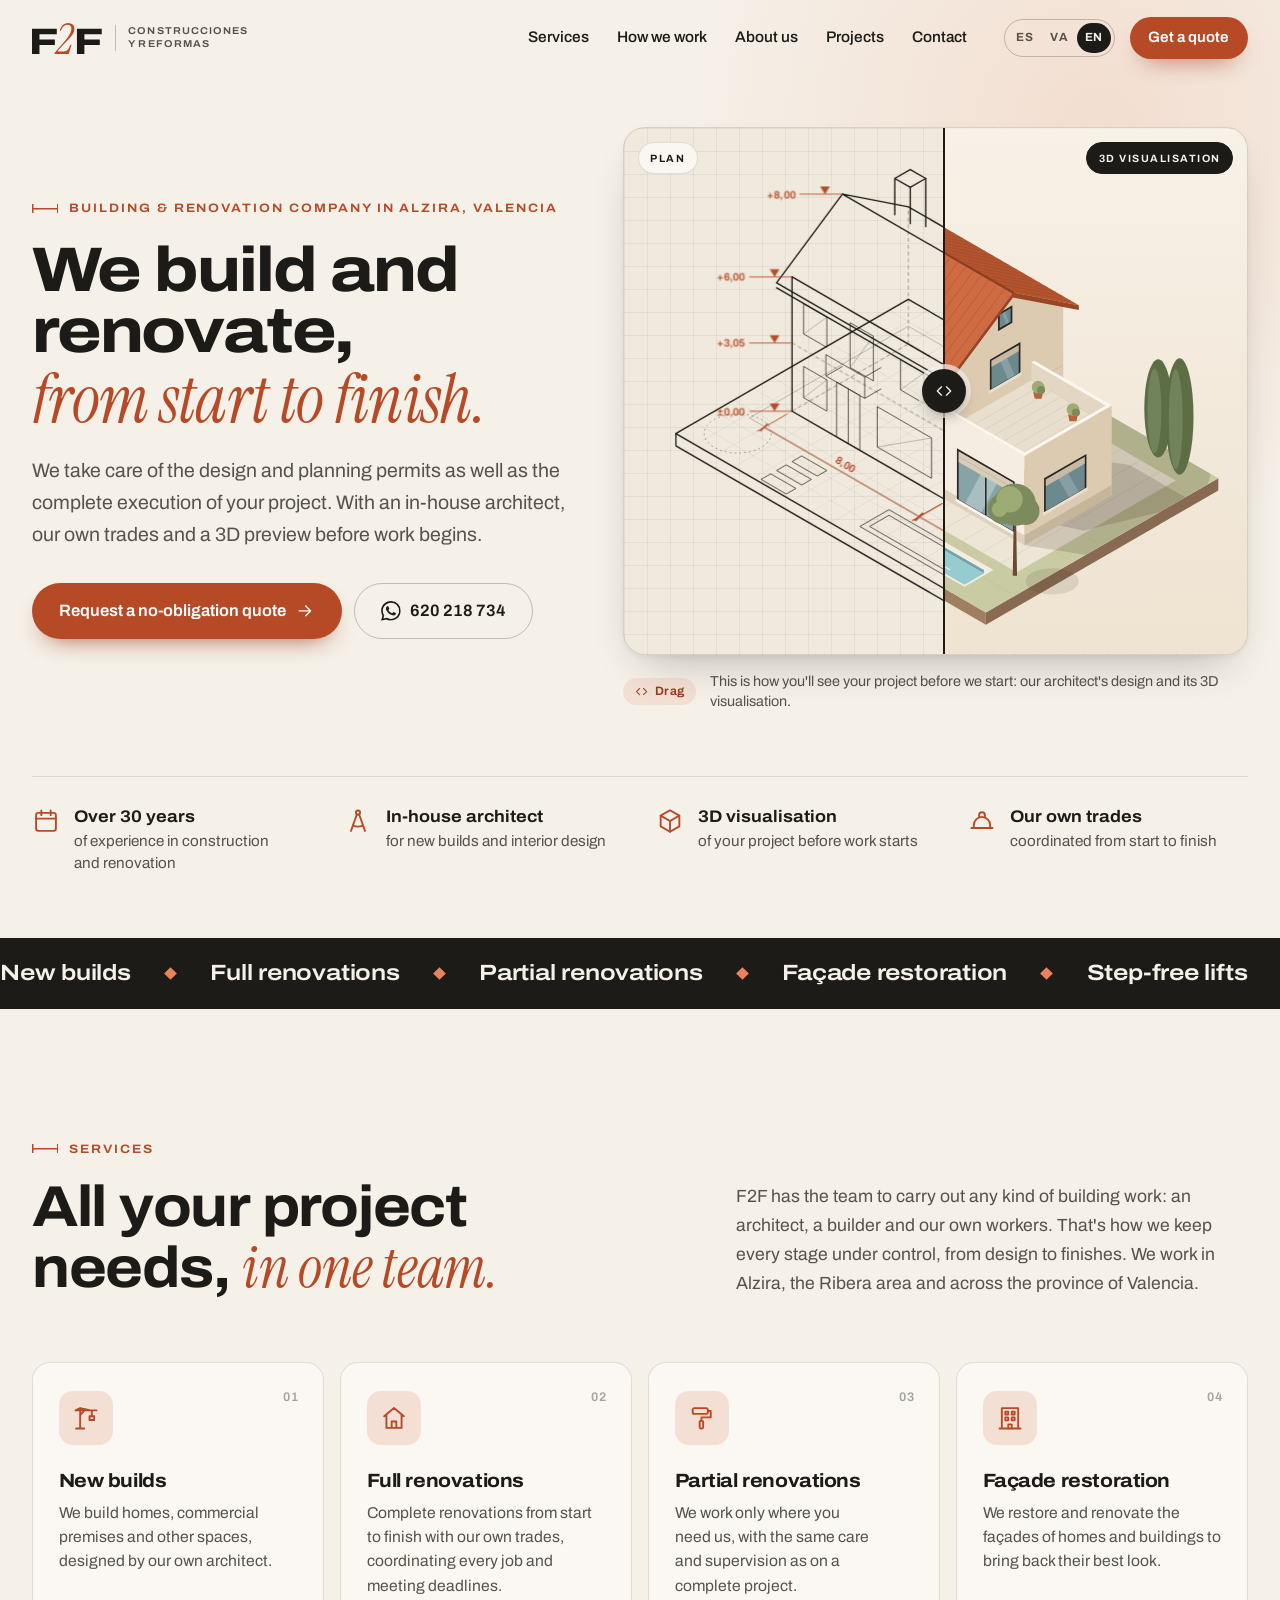
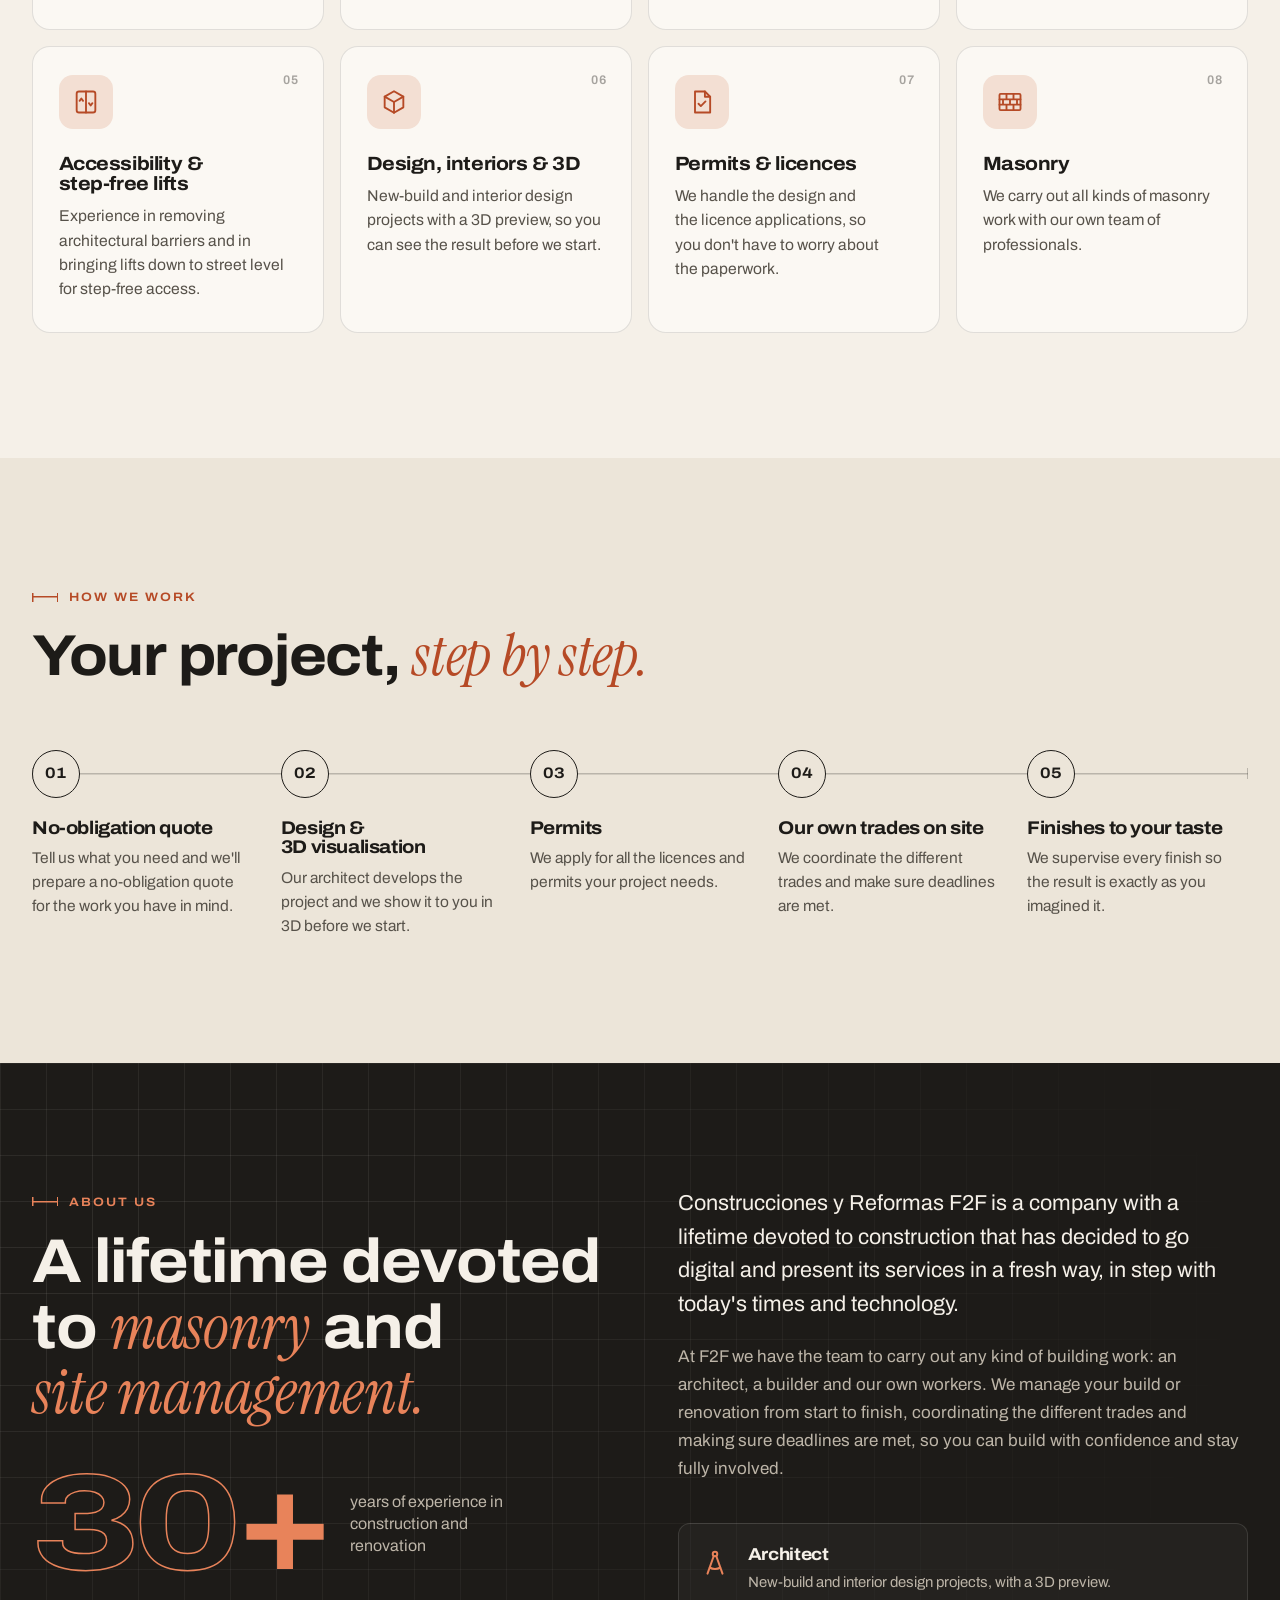
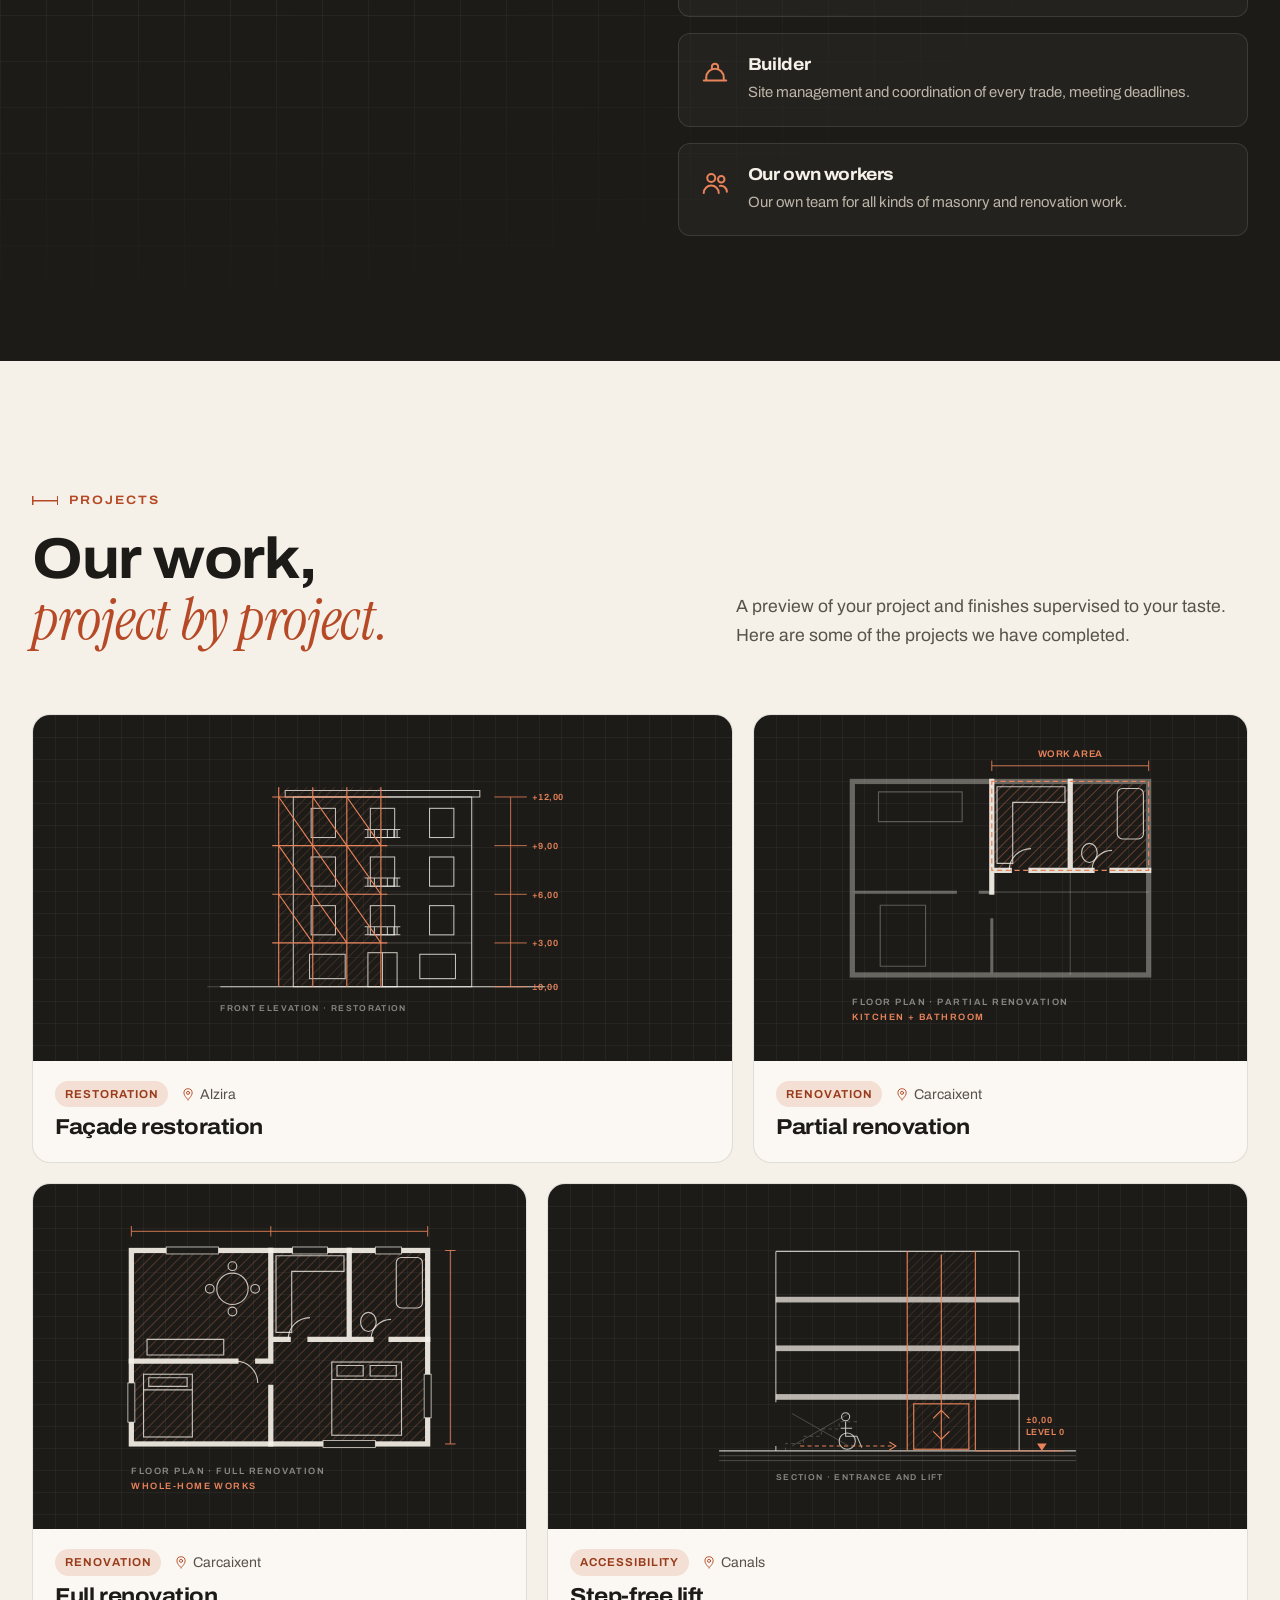
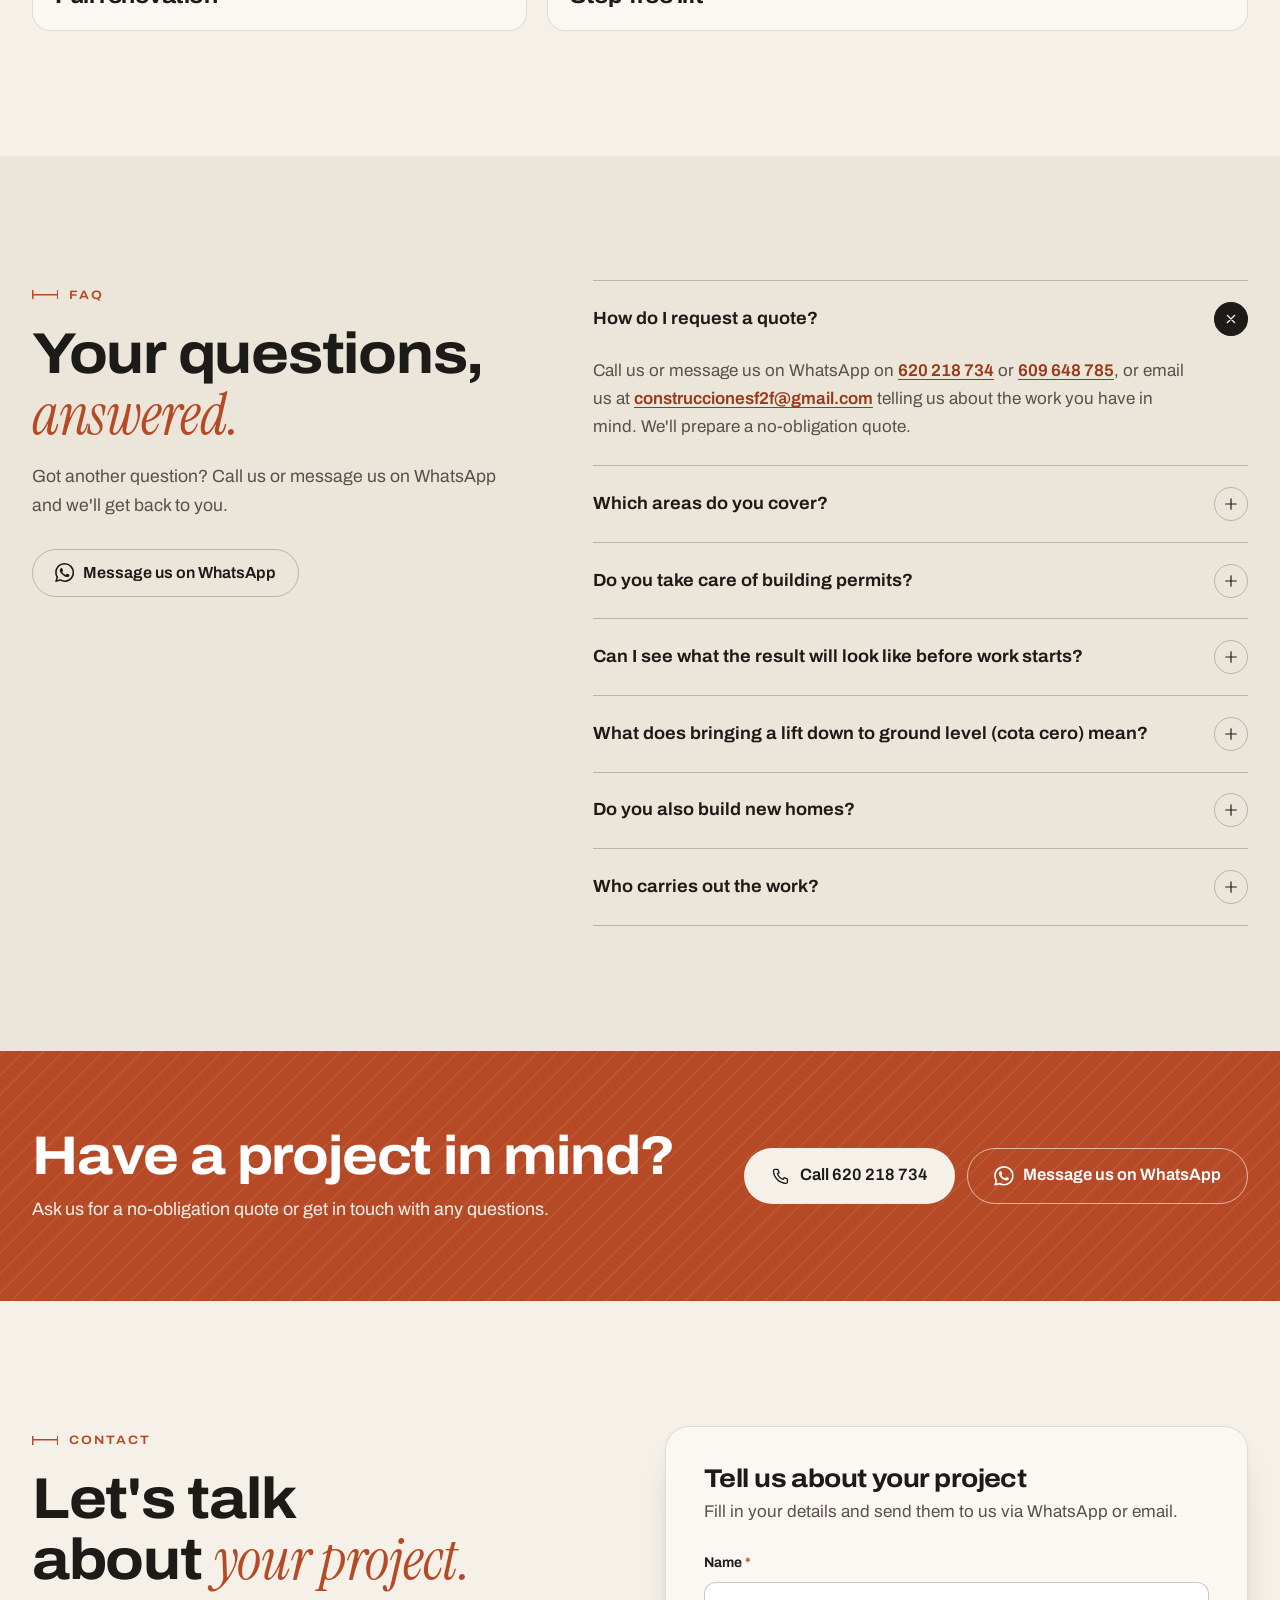
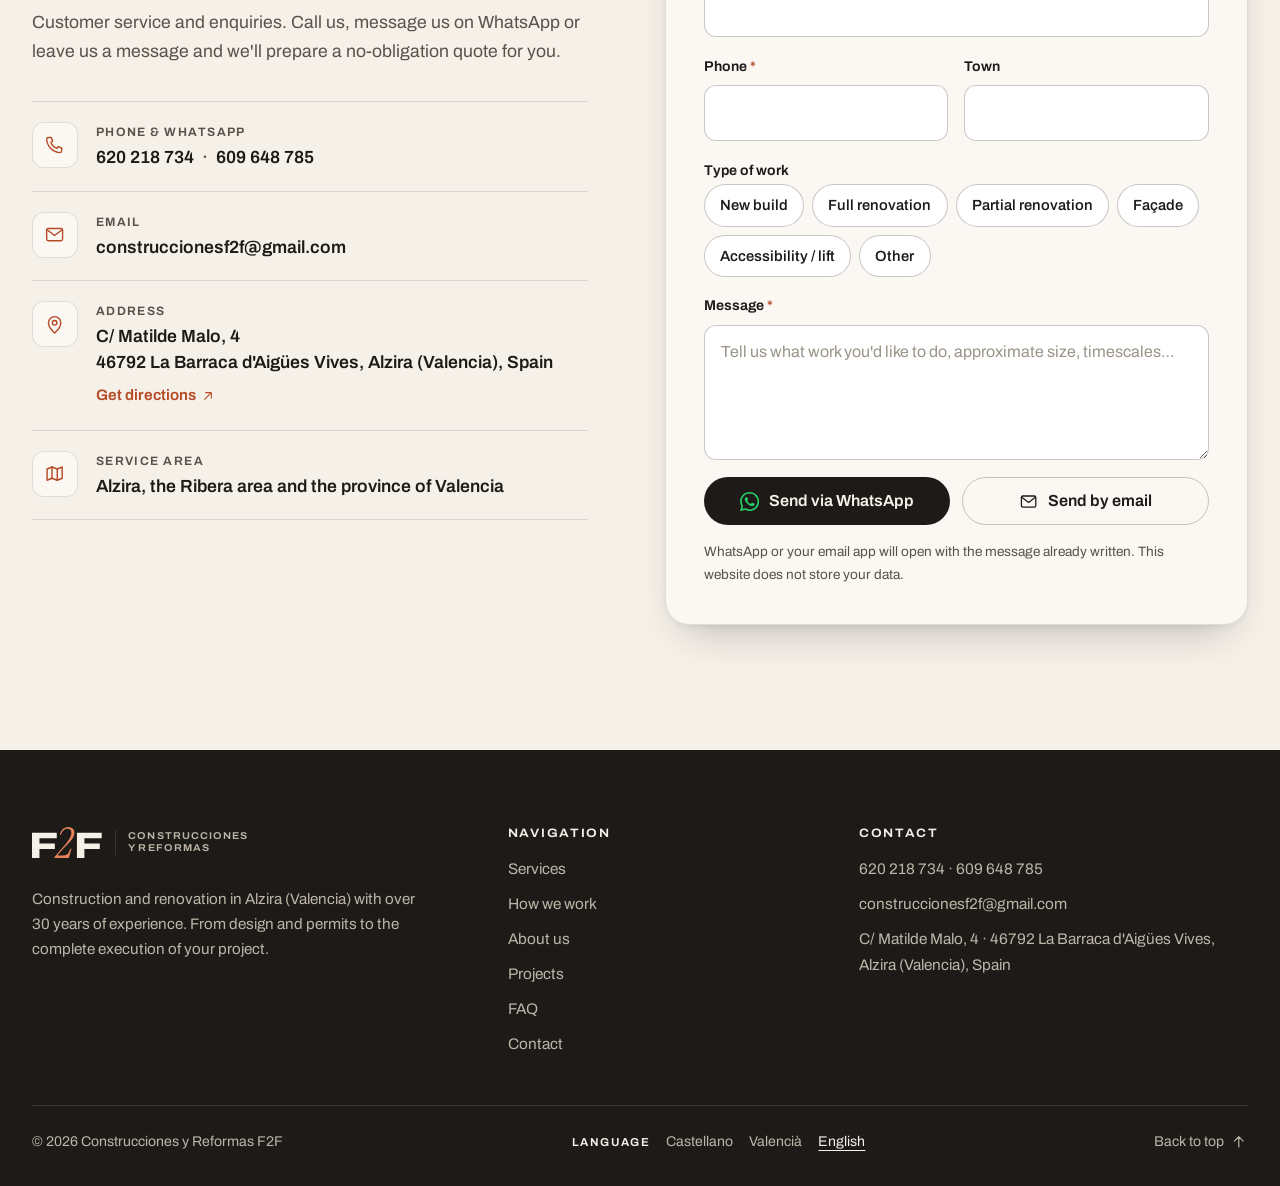
==== commit 4852d0ec: "New F2F logo and local SEO improvements Logo - The house-in-a-tile mark is replaced by an F2F wordma" ====
--- a/en/index.html
+++ b/en/index.html
@@ -4,14 +4,17 @@
 <head>
   <meta charset="utf-8">
   <meta name="viewport" content="width=device-width, initial-scale=1">
-  <title>Construcciones y Reformas F2F · Alzira (Valencia) | New builds and renovations</title>
-  <meta name="description" content="Construction and renovation company in Alzira (Valencia) with over 30 years of experience. In-house architect, planning permits, 3D visualisation and our own trades. No-obligation quotes.">
+  <title>Builders &amp; renovations in Alzira, Valencia | F2F</title>
+  <meta name="description" content="Full and partial renovations, new builds, façades and step-free lifts in Alzira and the Valencia area. Over 30 years of experience. No-obligation quotes.">
+  <meta name="robots" content="index, follow, max-image-preview:large, max-snippet:-1, max-video-preview:-1">
   <link rel="canonical" href="https://www.f2fconstruccionesyreformas.com/en/">
   <link rel="alternate" hreflang="es" href="https://www.f2fconstruccionesyreformas.com/">
   <link rel="alternate" hreflang="ca" href="https://www.f2fconstruccionesyreformas.com/va/">
   <link rel="alternate" hreflang="en" href="https://www.f2fconstruccionesyreformas.com/en/">
   <link rel="alternate" hreflang="x-default" href="https://www.f2fconstruccionesyreformas.com/">
   <meta name="theme-color" content="#f5f0e8">
+  <meta name="geo.region" content="ES-V">
+  <meta name="geo.placename" content="Alzira">
 
   <meta property="og:type" content="website">
   <meta property="og:locale" content="en_GB">
@@ -22,44 +25,112 @@
   <meta property="og:description" content="New builds and renovations from start to finish, with an in-house architect and a 3D preview. Over 30 years of experience. No-obligation quotes.">
   <meta property="og:url" content="https://www.f2fconstruccionesyreformas.com/en/">
   <meta property="og:image" content="https://www.f2fconstruccionesyreformas.com/assets/img/og-image-en.jpg">
+  <meta property="og:image:type" content="image/jpeg">
   <meta property="og:image:width" content="1200">
   <meta property="og:image:height" content="630">
+  <meta property="og:image:alt" content="F2F Construcciones y Reformas: we build and renovate, from start to finish. Alzira, Valencia.">
   <meta name="twitter:card" content="summary_large_image">
 
+  <link rel="icon" href="../favicon.ico" sizes="32x32">
   <link rel="icon" href="../favicon.svg" type="image/svg+xml">
   <link rel="apple-touch-icon" href="../assets/img/apple-touch-icon.png">
+  <link rel="manifest" href="../manifest.webmanifest">
   <link rel="preload" href="../assets/fonts/archivo-var.woff2" as="font" type="font/woff2" crossorigin>
-  <link rel="stylesheet" href="../assets/css/styles.css">
+  <link rel="preload" href="../assets/fonts/instrument-serif-italic.woff2" as="font" type="font/woff2" crossorigin>
+  <link rel="stylesheet" href="../assets/css/styles.css?v=1a7fd67e3d">
   <script>document.documentElement.classList.add('js')</script>
-  <script src="../assets/js/main.js" defer></script>
+  <script src="../assets/js/main.js?v=5dc9daabe5" defer></script>
   <script type="application/json" id="i18n">{"menu_open": "Open menu", "menu_close": "Close menu", "compare_value": "{p}% plan, {q}% 3D visualisation", "form_error": "Please enter your name, your phone number and a message.", "form_ok_whatsapp": "WhatsApp has opened with your message: just press Send. If it doesn't open, call us on 620 218 734.", "form_ok_email": "Your email app has opened with the message ready to send. If it doesn't open, write to us at {email}.", "msg_hello": "Hello, my name is {name}.", "msg_type": "Type of work: {value}", "msg_town": "Town: {value}", "msg_phone": "Phone: {value}", "mail_subject": "Quote request", "gallery_label": "Photo gallery", "gallery_prev": "Previous photo", "gallery_next": "Next photo", "gallery_close": "Close gallery", "photo_alt": "{label} (photo {n} of {total})", "view_photos": "View photos ({total})", "in_place": "{title} in {place}"}</script>
 
+  <!-- Datos estructurados (schema.org): empresa, servicios, web, página y preguntas frecuentes -->
   <script type="application/ld+json">
   {
     "@context": "https://schema.org",
-    "@type": "GeneralContractor",
-    "name": "Construcciones y Reformas F2F",
-    "alternateName": "construccionesf2f",
-    "description": "Construction and renovation company in Alzira (Valencia) with over 30 years of experience: new builds, full and partial renovations, façade restoration and step-free lifts, with an in-house architect and 3D visualisation.",
-    "url": "https://www.f2fconstruccionesyreformas.com/",
-    "image": "https://www.f2fconstruccionesyreformas.com/assets/img/og-image-en.jpg",
-    "logo": "https://www.f2fconstruccionesyreformas.com/assets/img/apple-touch-icon.png",
-    "email": "construccionesf2f@gmail.com",
-    "telephone": "+34 620 218 734",
-    "contactPoint": [
-      { "@type": "ContactPoint", "telephone": "+34 620 218 734", "contactType": "customer service", "availableLanguage": ["es", "ca"] },
-      { "@type": "ContactPoint", "telephone": "+34 609 648 785", "contactType": "customer service", "availableLanguage": ["es", "ca"] }
-    ],
-    "address": {
-      "@type": "PostalAddress",
-      "streetAddress": "C/ Matilde Malo, 4",
-      "postalCode": "46792",
-      "addressLocality": "La Barraca d'Aigües Vives, Alzira",
-      "addressRegion": "Valencia",
-      "addressCountry": "ES"
-    },
-    "areaServed": ["Alzira", "Carcaixent", "Canals", "Provincia de Valencia"],
-    "knowsAbout": ["Obra nueva", "Reformas integrales", "Reformas parciales", "Rehabilitación de fachadas", "Ascensores a cota cero", "Eliminación de barreras arquitectónicas", "Interiorismo", "Gestión de licencias de obra", "Albañilería"]
+    "@graph": [
+      {
+        "@type": "GeneralContractor",
+        "@id": "https://www.f2fconstruccionesyreformas.com/#empresa",
+        "name": "Construcciones y Reformas F2F",
+        "alternateName": ["F2F Construcciones y Reformas", "construccionesf2f"],
+        "description": "Construction and renovation company in Alzira (Valencia) with over 30 years of experience: new builds, full and partial renovations, façade restoration and step-free lifts, with an in-house architect and 3D visualisation.",
+        "slogan": "We build and renovate, from start to finish.",
+        "url": "https://www.f2fconstruccionesyreformas.com/",
+        "logo": { "@type": "ImageObject", "url": "https://www.f2fconstruccionesyreformas.com/assets/img/icon-512.png", "width": 512, "height": 512 },
+        "image": "https://www.f2fconstruccionesyreformas.com/assets/img/og-image-en.jpg",
+        "email": "construccionesf2f@gmail.com",
+        "telephone": "+34 620 218 734",
+        "contactPoint": [
+          { "@type": "ContactPoint", "telephone": "+34 620 218 734", "contactType": "customer service", "availableLanguage": ["es", "ca"] },
+          { "@type": "ContactPoint", "telephone": "+34 609 648 785", "contactType": "customer service", "availableLanguage": ["es", "ca"] }
+        ],
+        "address": {
+          "@type": "PostalAddress",
+          "streetAddress": "C/ Matilde Malo, 4",
+          "postalCode": "46792",
+          "addressLocality": "La Barraca d'Aigües Vives, Alzira",
+          "addressRegion": "Valencia",
+          "addressCountry": "ES"
+        },
+        "hasMap": "https://www.google.com/maps/search/?api=1&query=C%2F%20Matilde%20Malo%204%2C%2046792%20La%20Barraca%20d%27Aig%C3%BCes%20Vives%2C%20Alzira%2C%20Valencia",
+        "areaServed": [
+          { "@type": "City", "name": "Alzira" },
+          { "@type": "City", "name": "Carcaixent" },
+          { "@type": "City", "name": "Canals" },
+          { "@type": "AdministrativeArea", "name": "Ribera Alta" },
+          { "@type": "AdministrativeArea", "name": "Provincia de Valencia" }
+        ],
+        "knowsAbout": ["New builds", "Full renovations", "Partial renovations", "Façade restoration", "Step-free lifts", "Accessibility works", "Interior design", "Planning permits", "Masonry"],
+        "sameAs": ["https://www.paginasamarillas.es/f/la-barraca-d-aigues-vives/construcciones-y-reformas-f2f_220996193_000000001.html"],
+        "hasOfferCatalog": {
+          "@type": "OfferCatalog",
+          "name": "Services",
+          "itemListElement": [
+            { "@type": "Offer", "itemOffered": { "@type": "Service", "name": "New builds", "description": "We build homes, commercial premises and other spaces, designed by our own architect.", "provider": { "@id": "https://www.f2fconstruccionesyreformas.com/#empresa" } } },
+            { "@type": "Offer", "itemOffered": { "@type": "Service", "name": "Full renovations", "description": "Complete renovations from start to finish with our own trades, coordinating every job and meeting deadlines.", "provider": { "@id": "https://www.f2fconstruccionesyreformas.com/#empresa" } } },
+            { "@type": "Offer", "itemOffered": { "@type": "Service", "name": "Partial renovations", "description": "We work only where you need us, with the same care and supervision as on a complete project.", "provider": { "@id": "https://www.f2fconstruccionesyreformas.com/#empresa" } } },
+            { "@type": "Offer", "itemOffered": { "@type": "Service", "name": "Façade restoration", "description": "We restore and renovate the façades of homes and buildings to bring back their best look.", "provider": { "@id": "https://www.f2fconstruccionesyreformas.com/#empresa" } } },
+            { "@type": "Offer", "itemOffered": { "@type": "Service", "name": "Accessibility & step-free lifts", "description": "Experience in removing architectural barriers and in bringing lifts down to street level for step-free access.", "provider": { "@id": "https://www.f2fconstruccionesyreformas.com/#empresa" } } },
+            { "@type": "Offer", "itemOffered": { "@type": "Service", "name": "Design, interiors & 3D", "description": "New-build and interior design projects with a 3D preview, so you can see the result before we start.", "provider": { "@id": "https://www.f2fconstruccionesyreformas.com/#empresa" } } },
+            { "@type": "Offer", "itemOffered": { "@type": "Service", "name": "Permits & licences", "description": "We handle the design and the licence applications, so you don't have to worry about the paperwork.", "provider": { "@id": "https://www.f2fconstruccionesyreformas.com/#empresa" } } },
+            { "@type": "Offer", "itemOffered": { "@type": "Service", "name": "Masonry", "description": "We carry out all kinds of masonry work with our own team of professionals.", "provider": { "@id": "https://www.f2fconstruccionesyreformas.com/#empresa" } } }
+          ]
+        }
+      },
+      {
+        "@type": "WebSite",
+        "@id": "https://www.f2fconstruccionesyreformas.com/#web",
+        "url": "https://www.f2fconstruccionesyreformas.com/",
+        "name": "Construcciones y Reformas F2F",
+        "inLanguage": ["es", "ca-valencia", "en"],
+        "publisher": { "@id": "https://www.f2fconstruccionesyreformas.com/#empresa" }
+      },
+      {
+        "@type": "WebPage",
+        "@id": "https://www.f2fconstruccionesyreformas.com/en/#webpage",
+        "url": "https://www.f2fconstruccionesyreformas.com/en/",
+        "name": "Builders & renovations in Alzira, Valencia | F2F",
+        "description": "Full and partial renovations, new builds, façades and step-free lifts in Alzira and the Valencia area. Over 30 years of experience. No-obligation quotes.",
+        "inLanguage": "en",
+        "isPartOf": { "@id": "https://www.f2fconstruccionesyreformas.com/#web" },
+        "about": { "@id": "https://www.f2fconstruccionesyreformas.com/#empresa" },
+        "primaryImageOfPage": { "@type": "ImageObject", "url": "https://www.f2fconstruccionesyreformas.com/assets/img/og-image-en.jpg" }
+      },
+      {
+        "@type": "FAQPage",
+        "@id": "https://www.f2fconstruccionesyreformas.com/en/#preguntas",
+        "inLanguage": "en",
+        "isPartOf": { "@id": "https://www.f2fconstruccionesyreformas.com/en/#webpage" },
+        "mainEntity": [
+          { "@type": "Question", "name": "How do I request a quote?", "acceptedAnswer": { "@type": "Answer", "text": "Call us or message us on WhatsApp on 620 218 734 or 609 648 785, or email us at construccionesf2f@gmail.com telling us about the work you have in mind. We'll prepare a no-obligation quote." } },
+          { "@type": "Question", "name": "Which areas do you cover?", "acceptedAnswer": { "@type": "Answer", "text": "We are based in La Barraca d'Aigües Vives (Alzira) and work in Alzira, the Ribera area and the rest of the province of Valencia. We have carried out projects in towns such as Alzira, Carcaixent and Canals." } },
+          { "@type": "Question", "name": "Do you take care of building permits?", "acceptedAnswer": { "@type": "Answer", "text": "Yes. We handle the design and the licence applications as well as the complete execution of the work, so you don't have to worry about the paperwork." } },
+          { "@type": "Question", "name": "Can I see what the result will look like before work starts?", "acceptedAnswer": { "@type": "Answer", "text": "Yes. Our architect develops the project and we show it to you as a 3D visualisation before we start. Then we supervise the finishes so they turn out exactly as you want." } },
+          { "@type": "Question", "name": "What does bringing a lift down to ground level (cota cero) mean?", "acceptedAnswer": { "@type": "Answer", "text": "It means adapting a building's lift so that it reaches street level (level 0), so residents no longer have to climb steps to get to it. It is one of the most common ways of removing architectural barriers in residential buildings, and at F2F we have experience in this kind of work." } },
+          { "@type": "Question", "name": "Do you also build new homes?", "acceptedAnswer": { "@type": "Answer", "text": "Yes. As well as full and partial renovations, we build homes, commercial premises and other spaces, designed by our own architect." } },
+          { "@type": "Question", "name": "Who carries out the work?", "acceptedAnswer": { "@type": "Answer", "text": "Our own team: an architect, a builder and our own workers. We coordinate every trade from start to finish and make sure deadlines are met." } }
+        ]
+      }
+    ]
   }
   </script>
 </head>
@@ -87,6 +158,7 @@
     <symbol id="i-chev-right" viewBox="0 0 24 24"><path d="M9 5l7 7-7 7"/></symbol>
     <symbol id="i-drag" viewBox="0 0 24 24"><path d="M9 7l-5 5 5 5M15 7l5 5-5 5"/></symbol>
     <symbol id="i-photo" viewBox="0 0 24 24"><rect x="3" y="5" width="18" height="14" rx="2"/><circle cx="8.5" cy="10" r="1.8"/><path d="m21 16-5-5-8 8"/></symbol>
+    <symbol id="i-plus" viewBox="0 0 24 24"><path d="M12 5v14M5 12h14"/></symbol>
     <symbol id="i-check" viewBox="0 0 24 24"><path d="M5 12.5 9.5 17 19 7"/></symbol>
     <symbol id="i-calendar" viewBox="0 0 24 24"><rect x="3.5" y="5" width="17" height="15.5" rx="2"/><path d="M3.5 10h17M8 3v4M16 3v4"/></symbol>
     <symbol id="i-compass" viewBox="0 0 24 24"><circle cx="12" cy="4.8" r="1.8"/><path d="M11 6.4 6 20.5M13 6.4l5 14.1M7.6 15.6c2.9 1.6 5.9 1.6 8.8 0"/></symbol>
@@ -107,15 +179,8 @@
   <header class="site-header" data-header>
     <div class="container header__inner">
       <a class="brand" href="#inicio" aria-label="F2F Construcciones y Reformas, go to the home page">
-        <svg class="brand__mark" viewBox="0 0 40 40" aria-hidden="true">
-          <rect width="40" height="40" rx="10" fill="#b64a26"/>
-          <path d="M9 19.5 20 11l11 8.5M12.5 17v12h15V17" fill="none" stroke="#fff" stroke-width="2.4" stroke-linejoin="round" stroke-linecap="round"/>
-          <path d="M9.5 33h21M9.5 31v4M30.5 31v4" stroke="#fff" stroke-width="1.6" stroke-linecap="round" opacity=".7"/>
-        </svg>
-        <span class="brand__text">
-          <span class="brand__name">F2F</span>
-          <span class="brand__tag">Construcciones y Reformas</span>
-        </span>
+        <svg class="brand__logo" viewBox="0 -123.08 276.84 123.08" aria-hidden="true" focusable="false"><path class="brand__f" d="M12.28 0V-99.93H110.66V-78H41.88V-57.82H103.05V-35.89H41.88V0Z" transform="translate(-12.28 0)"/><path class="brand__two" d="M-3.2 0Q-6.07 0 -6.07 -1.69Q-6.07 -3.37 -3.37 -6.24L24.28 -37.94Q29.67 -44.17 36.17 -51.68Q42.66 -59.18 48.47 -67.53Q54.29 -75.87 58.08 -84.39Q61.88 -92.9 61.88 -101.16Q61.88 -108.41 57.92 -112.46Q53.95 -116.51 46.2 -116.51Q38.95 -116.51 32.12 -111.53Q25.29 -106.56 20.91 -94.59Q20.06 -92.23 18.21 -92.23Q17.03 -92.23 16.52 -93.24Q16.02 -94.25 16.52 -95.77Q20.06 -105.88 25.29 -111.87Q30.52 -117.85 36.59 -120.47Q42.66 -123.08 48.73 -123.08Q60.36 -123.08 67.19 -116.84Q74.02 -110.6 74.02 -100.15Q74.02 -91.22 69.3 -82.62Q64.58 -74.02 57.24 -65.76Q49.91 -57.49 41.98 -49.74Q34.06 -41.98 27.82 -34.9L9.27 -13.99Q7.92 -12.48 8.35 -11.3Q8.77 -10.12 10.96 -10.12H29.84Q36.42 -10.12 40.55 -11.63Q44.68 -13.15 47.8 -16.94Q50.92 -20.74 54.12 -27.99L57.49 -35.58Q58.34 -37.43 60.02 -37.43Q62.55 -37.43 61.71 -34.4L52.6 -3.2Q52.1 -1.35 50.75 -0.67Q49.4 0 47.55 0Z" transform="translate(94.45 0)"/><path class="brand__f" d="M12.28 0V-99.93H110.66V-78H41.88V-57.82H103.05V-35.89H41.88V0Z" transform="translate(166.18 0)"/></svg>
+        <span class="brand__tag">Construcciones<br>y Reformas</span>
       </a>
 
       <nav class="nav" id="menu" aria-label="Main">
@@ -169,8 +234,10 @@
     <section class="hero" id="inicio" aria-labelledby="hero-title">
       <div class="container hero__grid">
         <div class="hero__copy">
-          <p class="eyebrow" data-reveal>Construction &amp; renovation&nbsp;· Alzira&nbsp;/&nbsp;Valencia</p>
-          <h1 class="hero__title" id="hero-title" data-reveal>We build and renovate, <em>from start to finish.</em></h1>
+          <h1 class="hero__title" id="hero-title" data-reveal>
+            <span class="eyebrow hero__kicker">Building &amp; renovation company in Alzira,&nbsp;Valencia</span>
+            We build and renovate, <em>from start to finish.</em>
+          </h1>
           <p class="hero__lead" data-reveal>We take care of the design and planning permits as well as the complete execution of your project. With an in-house architect, our own trades and a 3D preview before work&nbsp;begins.</p>
           <div class="hero__cta" data-reveal>
             <a class="btn btn--primary btn--lg" href="#contacto">
@@ -457,7 +524,7 @@
             <p class="eyebrow" data-reveal>Services</p>
             <h2 id="servicios-title" data-reveal>All your project needs, <em>in one team.</em></h2>
           </div>
-          <p class="section-head__lead" data-reveal>F2F has the team to carry out any kind of building work: an architect, a builder and our own workers. That's how we keep every stage under control, from design to finishes.</p>
+          <p class="section-head__lead" data-reveal>F2F has the team to carry out any kind of building work: an architect, a builder and our own workers. That's how we keep every stage under control, from design to finishes. We work in Alzira, the Ribera area and across the province of Valencia.</p>
         </header>
 
         <ul class="services__grid">
@@ -754,6 +821,51 @@
       </div>
     </section>
 
+    <!-- ============================== PREGUNTAS FRECUENTES -->
+    <section class="section faq" id="preguntas" aria-labelledby="preguntas-title">
+      <div class="container faq__grid">
+        <div class="faq__intro">
+          <p class="eyebrow" data-reveal>FAQ</p>
+          <h2 id="preguntas-title" data-reveal>Your questions, <em>answered.</em></h2>
+          <p class="faq__lead" data-reveal>Got another question? Call us or message us on WhatsApp and we'll get back to you.</p>
+          <a class="btn btn--ghost" href="https://wa.me/34620218734?text=Hello%2C%20I%27d%20like%20to%20request%20a%20quote%20for%20some%20building%20work." target="_blank" rel="noopener" data-reveal>
+            <svg class="icon" aria-hidden="true"><use href="#i-whatsapp"/></svg>
+            Message us on WhatsApp
+          </a>
+        </div>
+        <div class="faq__list" data-reveal>
+          <details class="faq__item" open>
+            <summary>How do I request a quote?<svg class="icon faq__icon" aria-hidden="true"><use href="#i-plus"/></svg></summary>
+            <div class="faq__answer"><p>Call us or message us on WhatsApp on <a href="tel:+34620218734">620&nbsp;218&nbsp;734</a> or <a href="tel:+34609648785">609&nbsp;648&nbsp;785</a>, or email us at <a href="mailto:construccionesf2f@gmail.com">construccionesf2f@gmail.com</a> telling us about the work you have in mind. We'll prepare a no-obligation quote.</p></div>
+          </details>
+          <details class="faq__item">
+            <summary>Which areas do you cover?<svg class="icon faq__icon" aria-hidden="true"><use href="#i-plus"/></svg></summary>
+            <div class="faq__answer"><p>We are based in La Barraca d'Aigües Vives (Alzira) and work in Alzira, the Ribera area and the rest of the province of Valencia. We have carried out projects in towns such as Alzira, Carcaixent and Canals.</p></div>
+          </details>
+          <details class="faq__item">
+            <summary>Do you take care of building permits?<svg class="icon faq__icon" aria-hidden="true"><use href="#i-plus"/></svg></summary>
+            <div class="faq__answer"><p>Yes. We handle the design and the licence applications as well as the complete execution of the work, so you don't have to worry about the paperwork.</p></div>
+          </details>
+          <details class="faq__item">
+            <summary>Can I see what the result will look like before work starts?<svg class="icon faq__icon" aria-hidden="true"><use href="#i-plus"/></svg></summary>
+            <div class="faq__answer"><p>Yes. Our architect develops the project and we show it to you as a 3D visualisation before we start. Then we supervise the finishes so they turn out exactly as you want.</p></div>
+          </details>
+          <details class="faq__item">
+            <summary>What does bringing a lift down to ground level (cota cero) mean?<svg class="icon faq__icon" aria-hidden="true"><use href="#i-plus"/></svg></summary>
+            <div class="faq__answer"><p>It means adapting a building's lift so that it reaches street level (level 0), so residents no longer have to climb steps to get to it. It is one of the most common ways of removing architectural barriers in residential buildings, and at F2F we have experience in this kind of work.</p></div>
+          </details>
+          <details class="faq__item">
+            <summary>Do you also build new homes?<svg class="icon faq__icon" aria-hidden="true"><use href="#i-plus"/></svg></summary>
+            <div class="faq__answer"><p>Yes. As well as full and partial renovations, we build homes, commercial premises and other spaces, designed by our own architect.</p></div>
+          </details>
+          <details class="faq__item">
+            <summary>Who carries out the work?<svg class="icon faq__icon" aria-hidden="true"><use href="#i-plus"/></svg></summary>
+            <div class="faq__answer"><p>Our own team: an architect, a builder and our own workers. We coordinate every trade from start to finish and make sure deadlines are met.</p></div>
+          </details>
+        </div>
+      </div>
+    </section>
+
     <!-- ============================== CTA -->
     <section class="cta-band" aria-labelledby="cta-title">
       <div class="container cta-band__inner">
@@ -809,7 +921,7 @@
               <span class="contact-list__icon"><svg class="icon" aria-hidden="true"><use href="#i-map"/></svg></span>
               <div>
                 <span class="contact-list__label">Service area</span>
-                <span class="contact-list__value">Alzira and the province of Valencia</span>
+                <span class="contact-list__value">Alzira, the Ribera area and the province of Valencia</span>
               </div>
             </li>
           </ul>
@@ -874,15 +986,8 @@
     <div class="container footer__grid">
       <div class="footer__brand">
         <a class="brand brand--light" href="#inicio" aria-label="F2F Construcciones y Reformas, go to the home page">
-          <svg class="brand__mark" viewBox="0 0 40 40" aria-hidden="true">
-            <rect width="40" height="40" rx="10" fill="#b64a26"/>
-            <path d="M9 19.5 20 11l11 8.5M12.5 17v12h15V17" fill="none" stroke="#fff" stroke-width="2.4" stroke-linejoin="round" stroke-linecap="round"/>
-            <path d="M9.5 33h21M9.5 31v4M30.5 31v4" stroke="#fff" stroke-width="1.6" stroke-linecap="round" opacity=".7"/>
-          </svg>
-          <span class="brand__text">
-            <span class="brand__name">F2F</span>
-            <span class="brand__tag">Construcciones y Reformas</span>
-          </span>
+          <svg class="brand__logo" viewBox="0 -123.08 276.84 123.08" aria-hidden="true" focusable="false"><path class="brand__f" d="M12.28 0V-99.93H110.66V-78H41.88V-57.82H103.05V-35.89H41.88V0Z" transform="translate(-12.28 0)"/><path class="brand__two" d="M-3.2 0Q-6.07 0 -6.07 -1.69Q-6.07 -3.37 -3.37 -6.24L24.28 -37.94Q29.67 -44.17 36.17 -51.68Q42.66 -59.18 48.47 -67.53Q54.29 -75.87 58.08 -84.39Q61.88 -92.9 61.88 -101.16Q61.88 -108.41 57.92 -112.46Q53.95 -116.51 46.2 -116.51Q38.95 -116.51 32.12 -111.53Q25.29 -106.56 20.91 -94.59Q20.06 -92.23 18.21 -92.23Q17.03 -92.23 16.52 -93.24Q16.02 -94.25 16.52 -95.77Q20.06 -105.88 25.29 -111.87Q30.52 -117.85 36.59 -120.47Q42.66 -123.08 48.73 -123.08Q60.36 -123.08 67.19 -116.84Q74.02 -110.6 74.02 -100.15Q74.02 -91.22 69.3 -82.62Q64.58 -74.02 57.24 -65.76Q49.91 -57.49 41.98 -49.74Q34.06 -41.98 27.82 -34.9L9.27 -13.99Q7.92 -12.48 8.35 -11.3Q8.77 -10.12 10.96 -10.12H29.84Q36.42 -10.12 40.55 -11.63Q44.68 -13.15 47.8 -16.94Q50.92 -20.74 54.12 -27.99L57.49 -35.58Q58.34 -37.43 60.02 -37.43Q62.55 -37.43 61.71 -34.4L52.6 -3.2Q52.1 -1.35 50.75 -0.67Q49.4 0 47.55 0Z" transform="translate(94.45 0)"/><path class="brand__f" d="M12.28 0V-99.93H110.66V-78H41.88V-57.82H103.05V-35.89H41.88V0Z" transform="translate(166.18 0)"/></svg>
+          <span class="brand__tag">Construcciones<br>y Reformas</span>
         </a>
         <p>Construction and renovation in Alzira (Valencia) with over 30 years of experience. From design and permits to the complete execution of your project.</p>
       </div>
@@ -894,6 +999,7 @@
           <li><a href="#metodo">How we work</a></li>
           <li><a href="#perfil">About us</a></li>
           <li><a href="#proyectos">Projects</a></li>
+          <li><a href="#preguntas">FAQ</a></li>
           <li><a href="#contacto">Contact</a></li>
         </ul>
       </nav>
--- a/assets/css/styles.css
+++ b/assets/css/styles.css
@@ -270,13 +270,25 @@
 
 .header__inner { display: flex; align-items: center; gap: 1.5rem; height: var(--header-h); }
 
-.brand { display: inline-flex; align-items: center; gap: .7rem; margin-right: auto; color: var(--ink); text-decoration: none; }
-.brand__mark { width: 40px; height: 40px; flex: none; }
-.brand__text { display: flex; flex-direction: column; line-height: 1; }
-.brand__name { font-size: 1.3rem; font-weight: 800; font-stretch: 125%; letter-spacing: -.01em; }
-.brand__tag { margin-top: .3rem; font-size: .68rem; font-weight: 580; font-stretch: 105%; letter-spacing: .07em; text-transform: uppercase; white-space: nowrap; color: var(--ink-soft); }
+.brand { display: inline-flex; align-items: center; gap: .8rem; margin-right: auto; color: var(--ink); text-decoration: none; }
+.brand__logo { display: block; flex: none; width: auto; height: 31px; }
+.brand__f { fill: currentColor; }
+.brand__two { fill: var(--accent); }
+.brand__tag {
+  padding-left: .8rem;
+  border-left: 1.5px solid var(--line-strong);
+  font-size: .62rem;
+  font-weight: 640;
+  font-stretch: 108%;
+  line-height: 1.3;
+  letter-spacing: .11em;
+  text-transform: uppercase;
+  white-space: nowrap;
+  color: var(--ink-soft);
+}
 .brand--light { color: var(--on-dark); }
-.brand--light .brand__tag { color: var(--on-dark-soft); }
+.brand--light .brand__two { fill: var(--accent-light); }
+.brand--light .brand__tag { border-color: var(--line-dark); color: var(--on-dark-soft); }
 
 .nav__list { display: flex; gap: .15rem; }
 .nav__list a {
@@ -440,6 +452,7 @@
   letter-spacing: -.035em;
 }
 .hero__title em { display: block; margin-top: .06em; font-size: 1.06em; letter-spacing: -.01em; }
+.hero__kicker { display: flex; margin-bottom: 1.4rem; line-height: 1.4; text-wrap: pretty; }
 
 .hero__lead { max-width: 35em; margin-bottom: 2rem; font-size: clamp(1.08rem, 1rem + .35vw, 1.22rem); color: var(--ink-soft); }
 .hero__cta { display: flex; flex-wrap: wrap; gap: .8rem; }
@@ -450,7 +463,8 @@
 }
 
 @media (max-width: 399px) {
-  .brand__tag { font-size: .6rem; letter-spacing: .05em; }
+  .brand__logo { height: 27px; }
+  .brand__tag { font-size: .58rem; letter-spacing: .08em; }
   .hero__cta .btn--primary .icon { display: none; }
 }
 
@@ -866,6 +880,48 @@
 .drawing .d-label { fill: rgba(245, 240, 232, .5); font-size: 10.5px; font-weight: 620; letter-spacing: .16em; }
 .drawing .d-accent-text { fill: var(--accent-light); }
 
+/* ---------------------------------------------------------------- preguntas frecuentes */
+
+.faq { background: var(--paper-2); }
+.faq__grid { display: grid; gap: 2.5rem; }
+.faq__intro h2 { margin-bottom: 1.1rem; font-size: clamp(2.15rem, 1.3rem + 3vw, 3.6rem); }
+.faq__lead { max-width: 30em; margin-bottom: 1.8rem; font-size: 1.1rem; color: var(--ink-soft); }
+.faq__list { border-top: 1px solid var(--line-strong); }
+.faq__item { border-bottom: 1px solid var(--line-strong); }
+.faq__item summary {
+  display: flex;
+  align-items: center;
+  justify-content: space-between;
+  gap: 1.5rem;
+  padding: 1.3rem 0;
+  font-size: 1.1rem;
+  font-weight: 660;
+  font-stretch: 104%;
+  line-height: 1.35;
+  list-style: none;
+  cursor: pointer;
+}
+.faq__item summary::-webkit-details-marker { display: none; }
+.faq__item summary:focus-visible { outline-offset: 4px; }
+.faq__icon {
+  width: 34px;
+  height: 34px;
+  padding: 7px;
+  border: 1.5px solid var(--line-strong);
+  border-radius: 50%;
+  transition: transform .3s var(--ease), background-color .2s, color .2s, border-color .2s;
+}
+.faq__item summary:hover .faq__icon { border-color: var(--ink); }
+.faq__item[open] .faq__icon { transform: rotate(45deg); border-color: var(--ink); background: var(--ink); color: var(--paper); }
+.faq__answer { padding: 0 3.25rem 1.5rem 0; color: var(--ink-soft); }
+.faq__answer p { margin: 0; }
+.faq__answer a { font-weight: 620; color: var(--accent-strong); }
+
+@media (min-width: 980px) {
+  .faq__grid { grid-template-columns: .85fr 1.15fr; gap: clamp(3rem, 6vw, 6rem); align-items: start; }
+  .faq__intro { position: sticky; top: calc(var(--header-h) + 2rem); }
+}
+
 /* ---------------------------------------------------------------- llamada a la acción */
 
 .cta-band { position: relative; overflow: hidden; padding-block: clamp(3.5rem, 6vw, 5.5rem); background: var(--accent); color: #fff; }
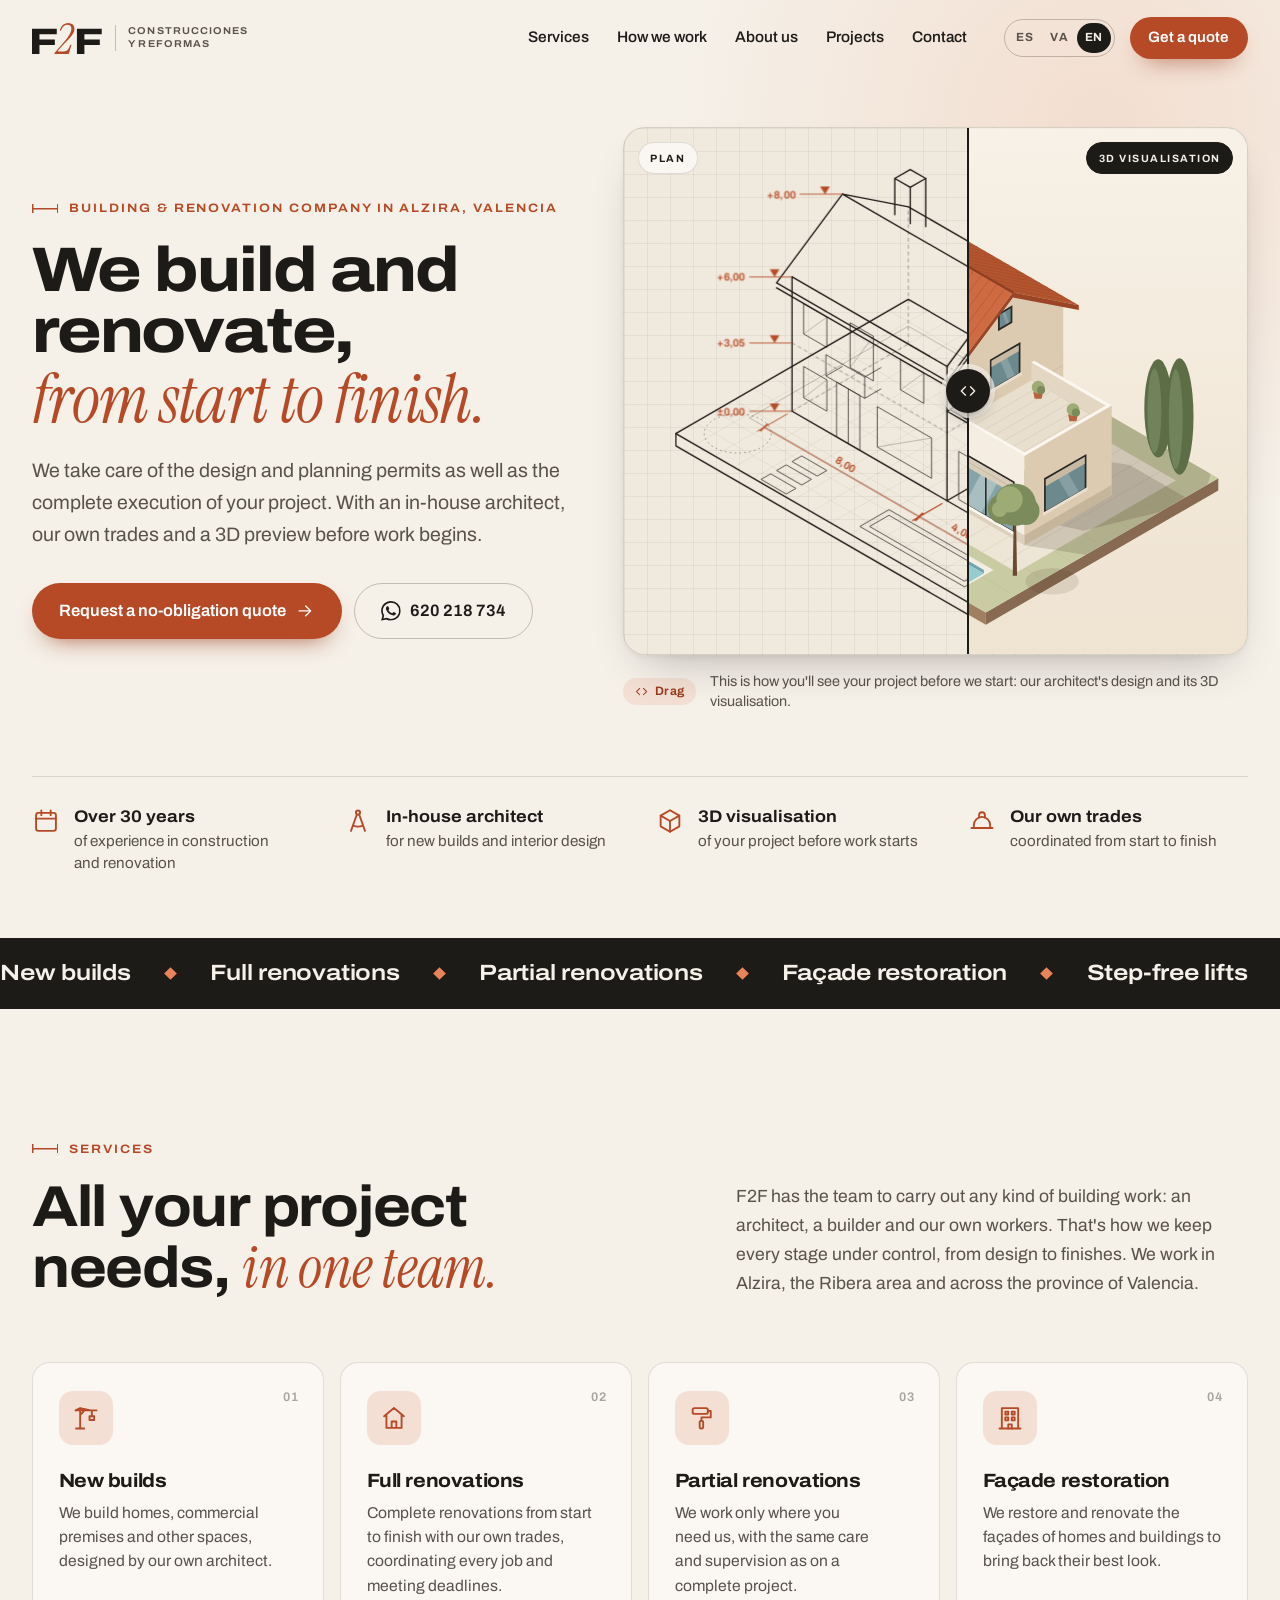
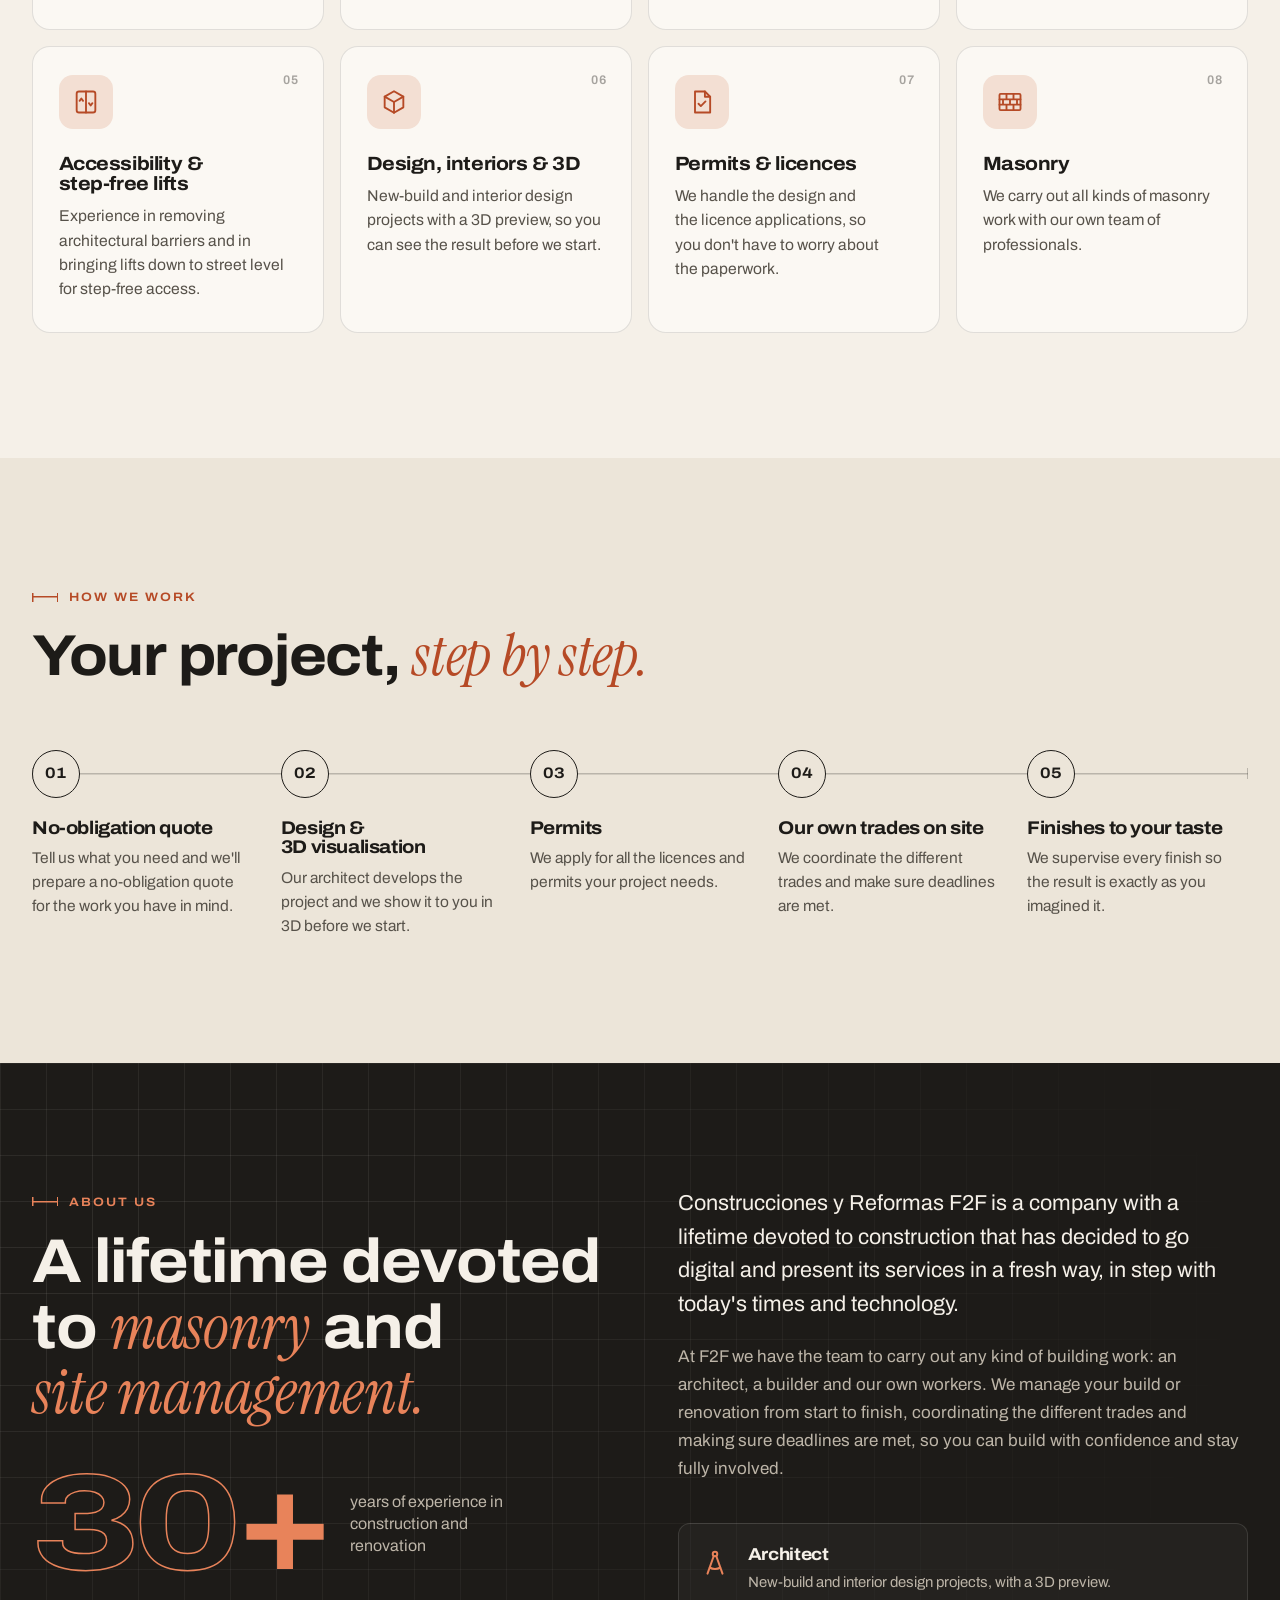
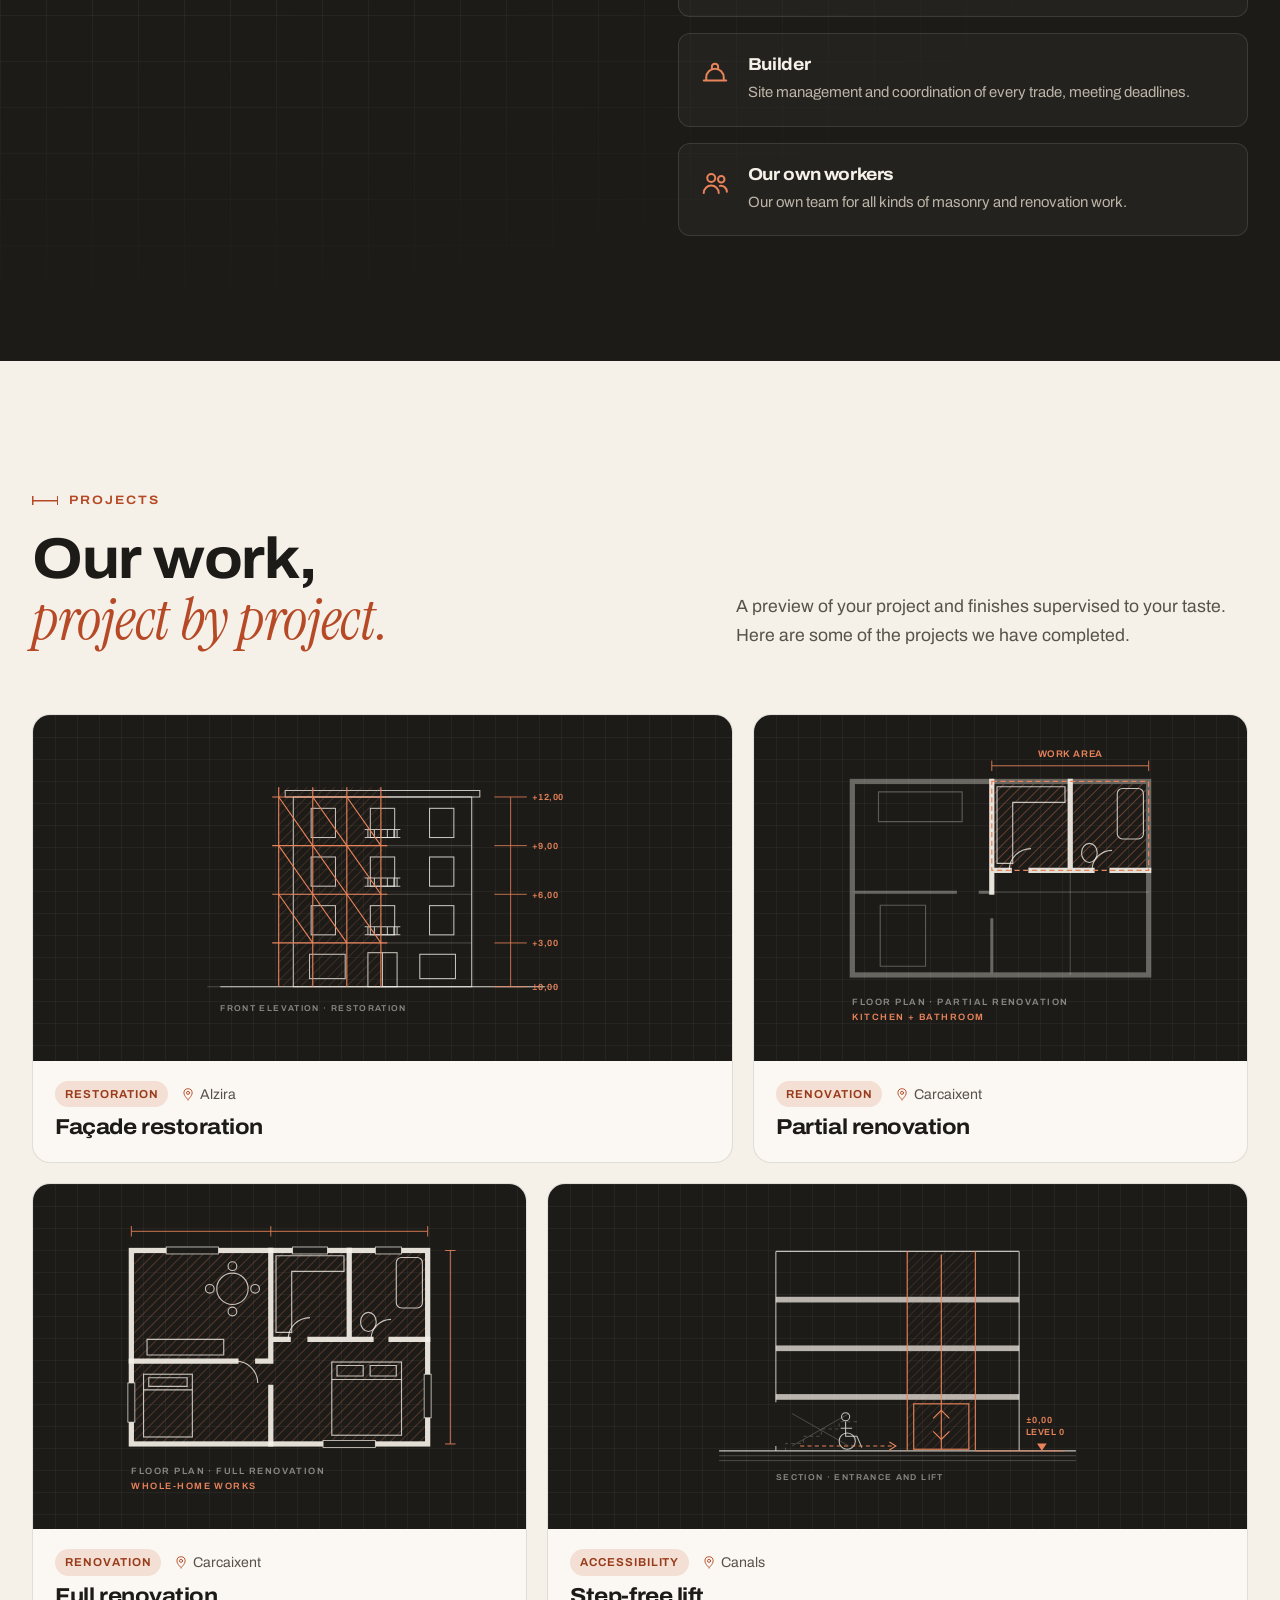
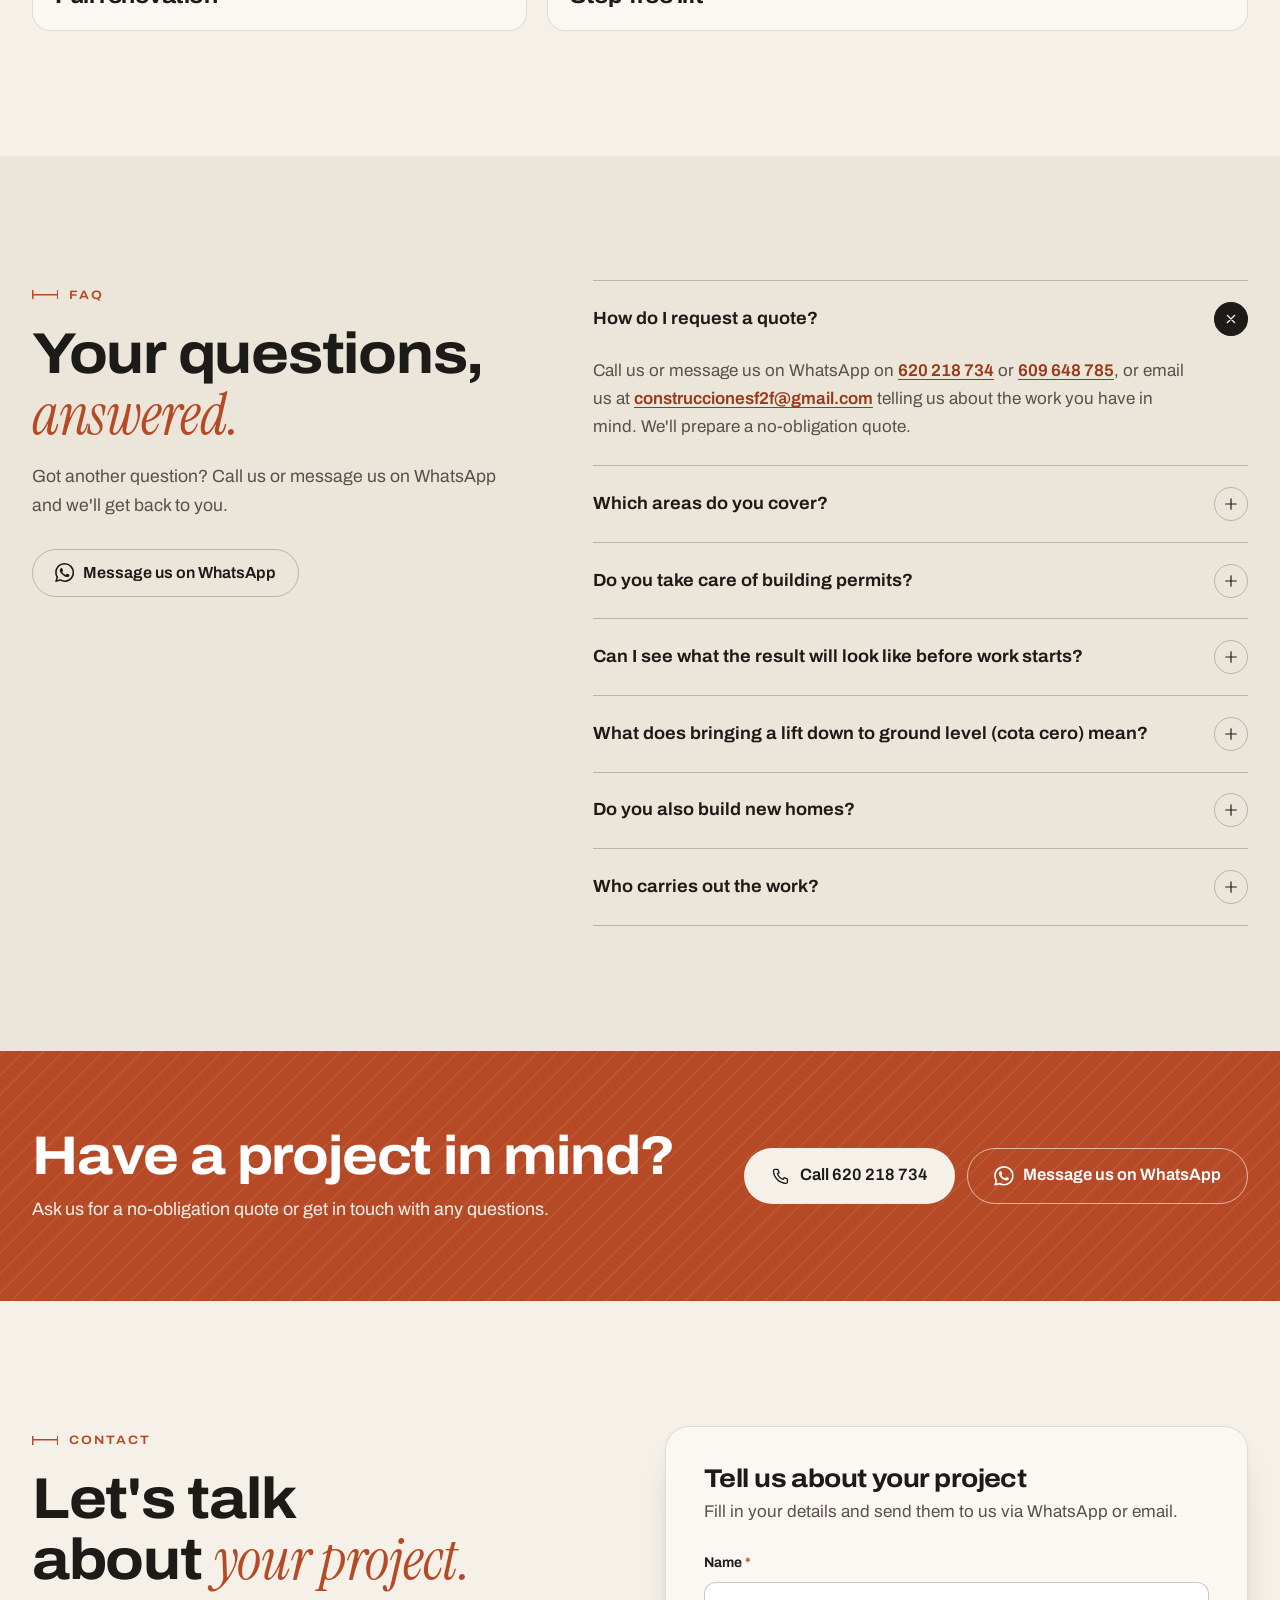
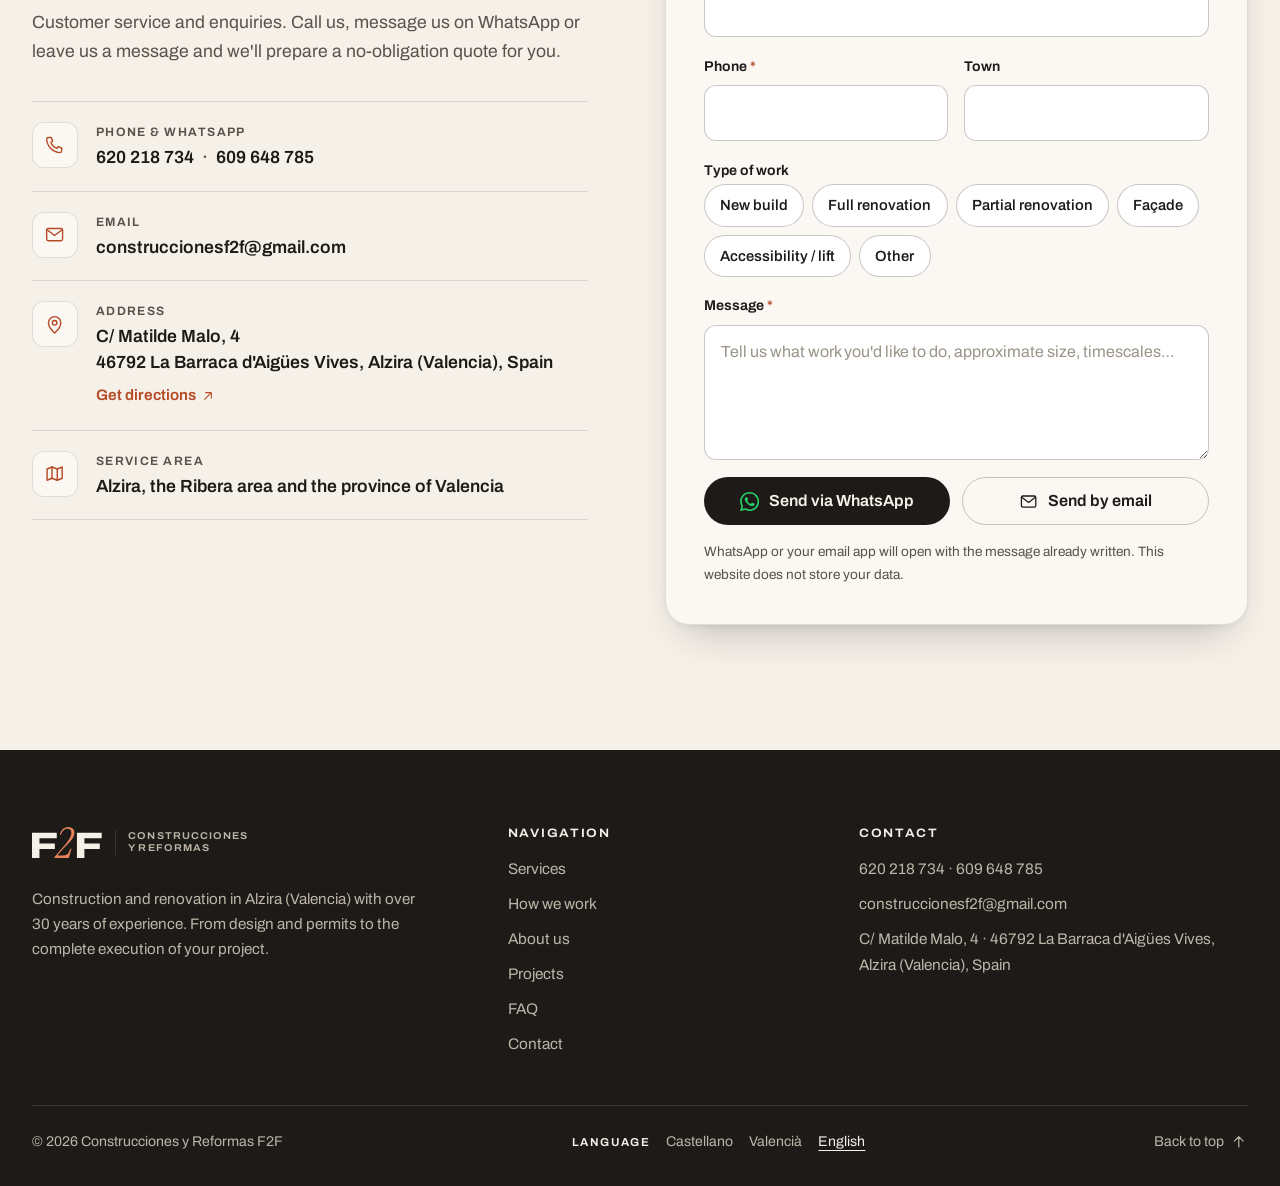
==== commit 1607a57e: "Add photo pipeline for the project galleries tools/fotos.py turns original photos in fotos/<project>" ====
--- a/en/index.html
+++ b/en/index.html
@@ -668,13 +668,13 @@
 
         <!--
           FOTOS DE LOS PROYECTOS
-          Sube las fotos a assets/img/proyectos/ y escribe sus rutas en data-gallery, separadas por comas
-          (rutas desde la raíz de la web, sin "../"). La primera será la portada. Ejemplo:
-          data-gallery="assets/img/proyectos/fachada-alzira-1.jpg, assets/img/proyectos/fachada-alzira-2.jpg"
-          Mientras no haya fotos se muestra el dibujo técnico. Después: python3 tools/build.py
+          Lo más cómodo: poner los originales en fotos/<proyecto>/ y ejecutar python3 tools/fotos.py
+          (reduce, optimiza, quita la ubicación GPS y rellena data-gallery). A mano: rutas desde la raíz
+          de la web separadas por comas; la primera es la portada. Mientras no haya fotos se ve el dibujo.
+          Después, en ambos casos: python3 tools/build.py
         -->
         <div class="projects__grid">
-          <article class="project project--wide" data-reveal data-gallery="">
+          <article class="project project--wide" data-reveal data-project="fachada-alzira" data-gallery="">
             <div class="project__media">
               <svg class="drawing" viewBox="0 0 480 340" aria-hidden="true">
                 <path class="d-faint" d="M24 292h432"/>
@@ -713,7 +713,7 @@
             </div>
           </article>
 
-          <article class="project" data-reveal data-gallery="">
+          <article class="project" data-reveal data-project="reforma-parcial-carcaixent" data-gallery="">
             <div class="project__media">
               <svg class="drawing" viewBox="0 0 480 340" aria-hidden="true">
                 <g class="d-dim">
@@ -747,7 +747,7 @@
             </div>
           </article>
 
-          <article class="project" data-reveal data-gallery="">
+          <article class="project" data-reveal data-project="reforma-integral-carcaixent" data-gallery="">
             <div class="project__media">
               <svg class="drawing" viewBox="0 0 480 340" aria-hidden="true">
                 <rect x="70" y="48" width="340" height="222" fill="url(#hatch)" opacity=".75"/>
@@ -782,7 +782,7 @@
             </div>
           </article>
 
-          <article class="project project--wide" data-reveal data-gallery="">
+          <article class="project project--wide" data-reveal data-project="ascensor-canals" data-gallery="">
             <div class="project__media">
               <svg class="drawing" viewBox="0 0 480 340" aria-hidden="true">
                 <path class="d-line" d="M20 286h440" stroke-width="2"/>
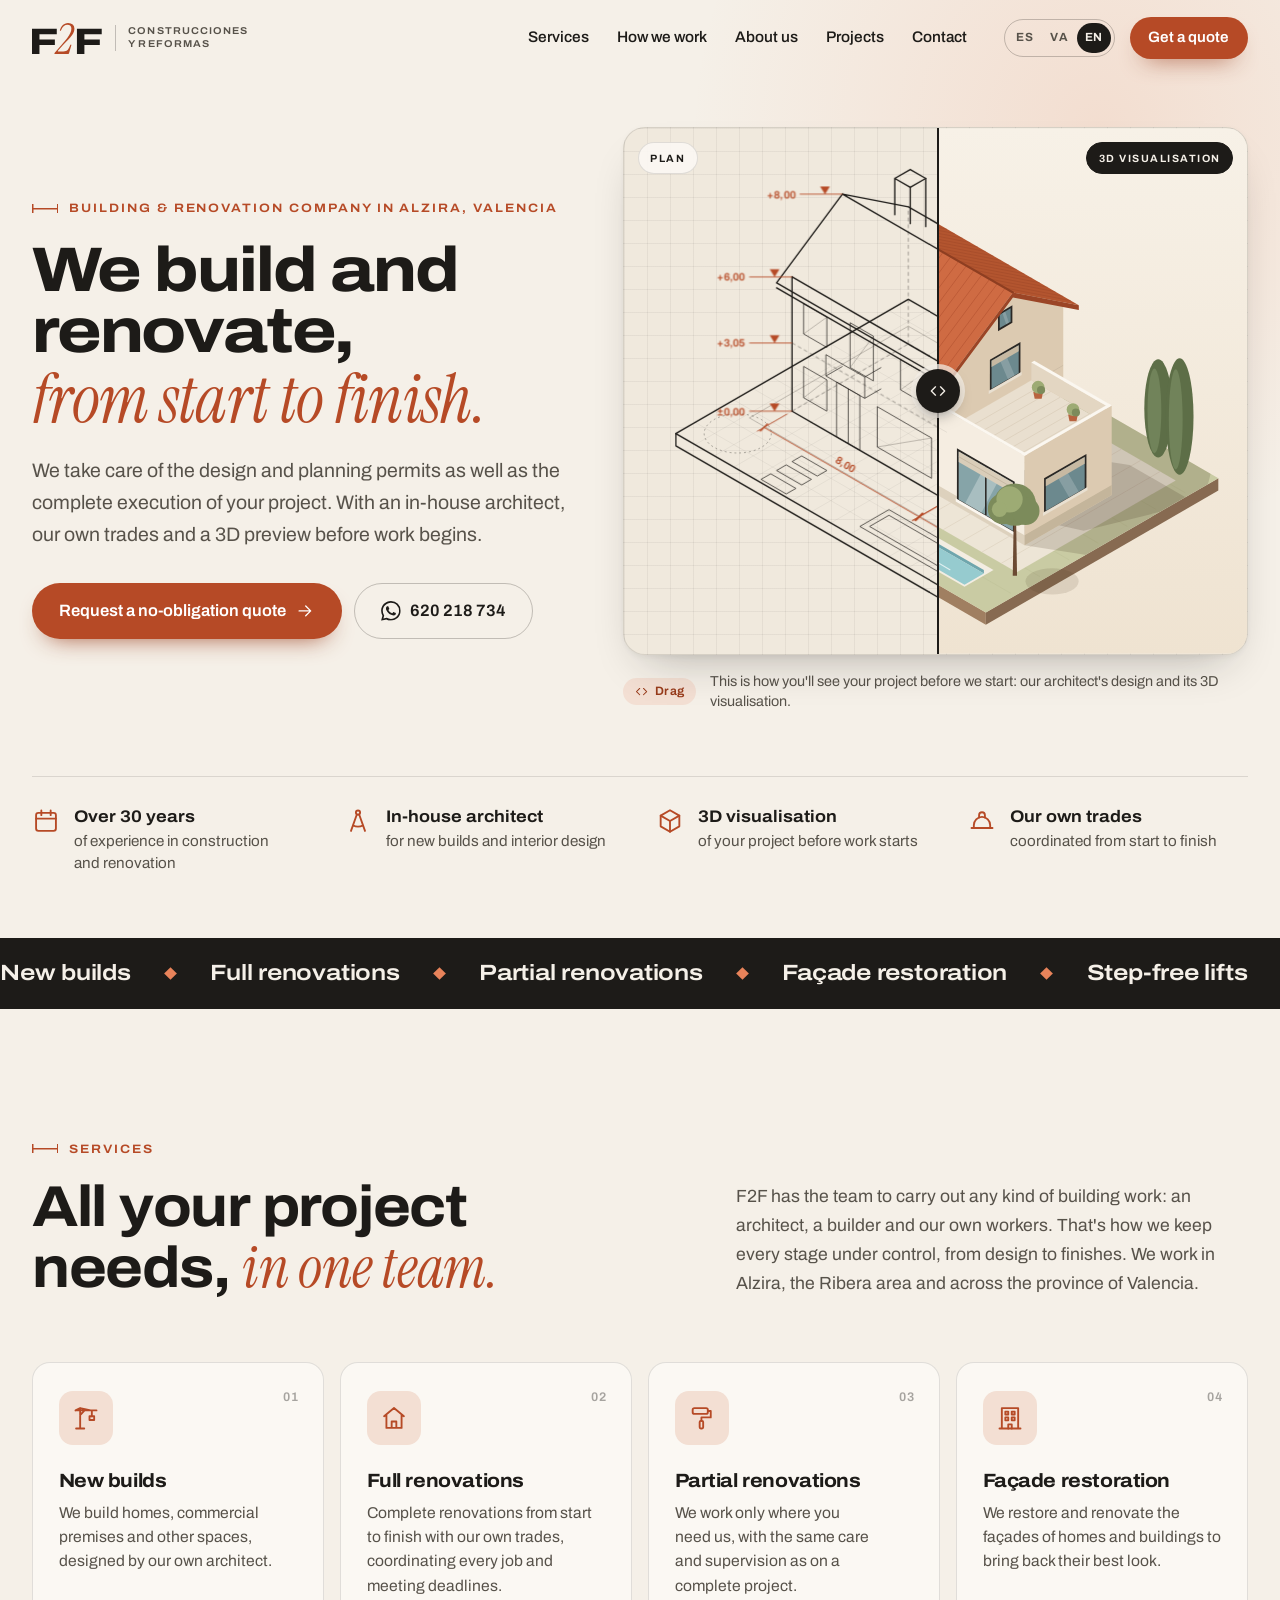
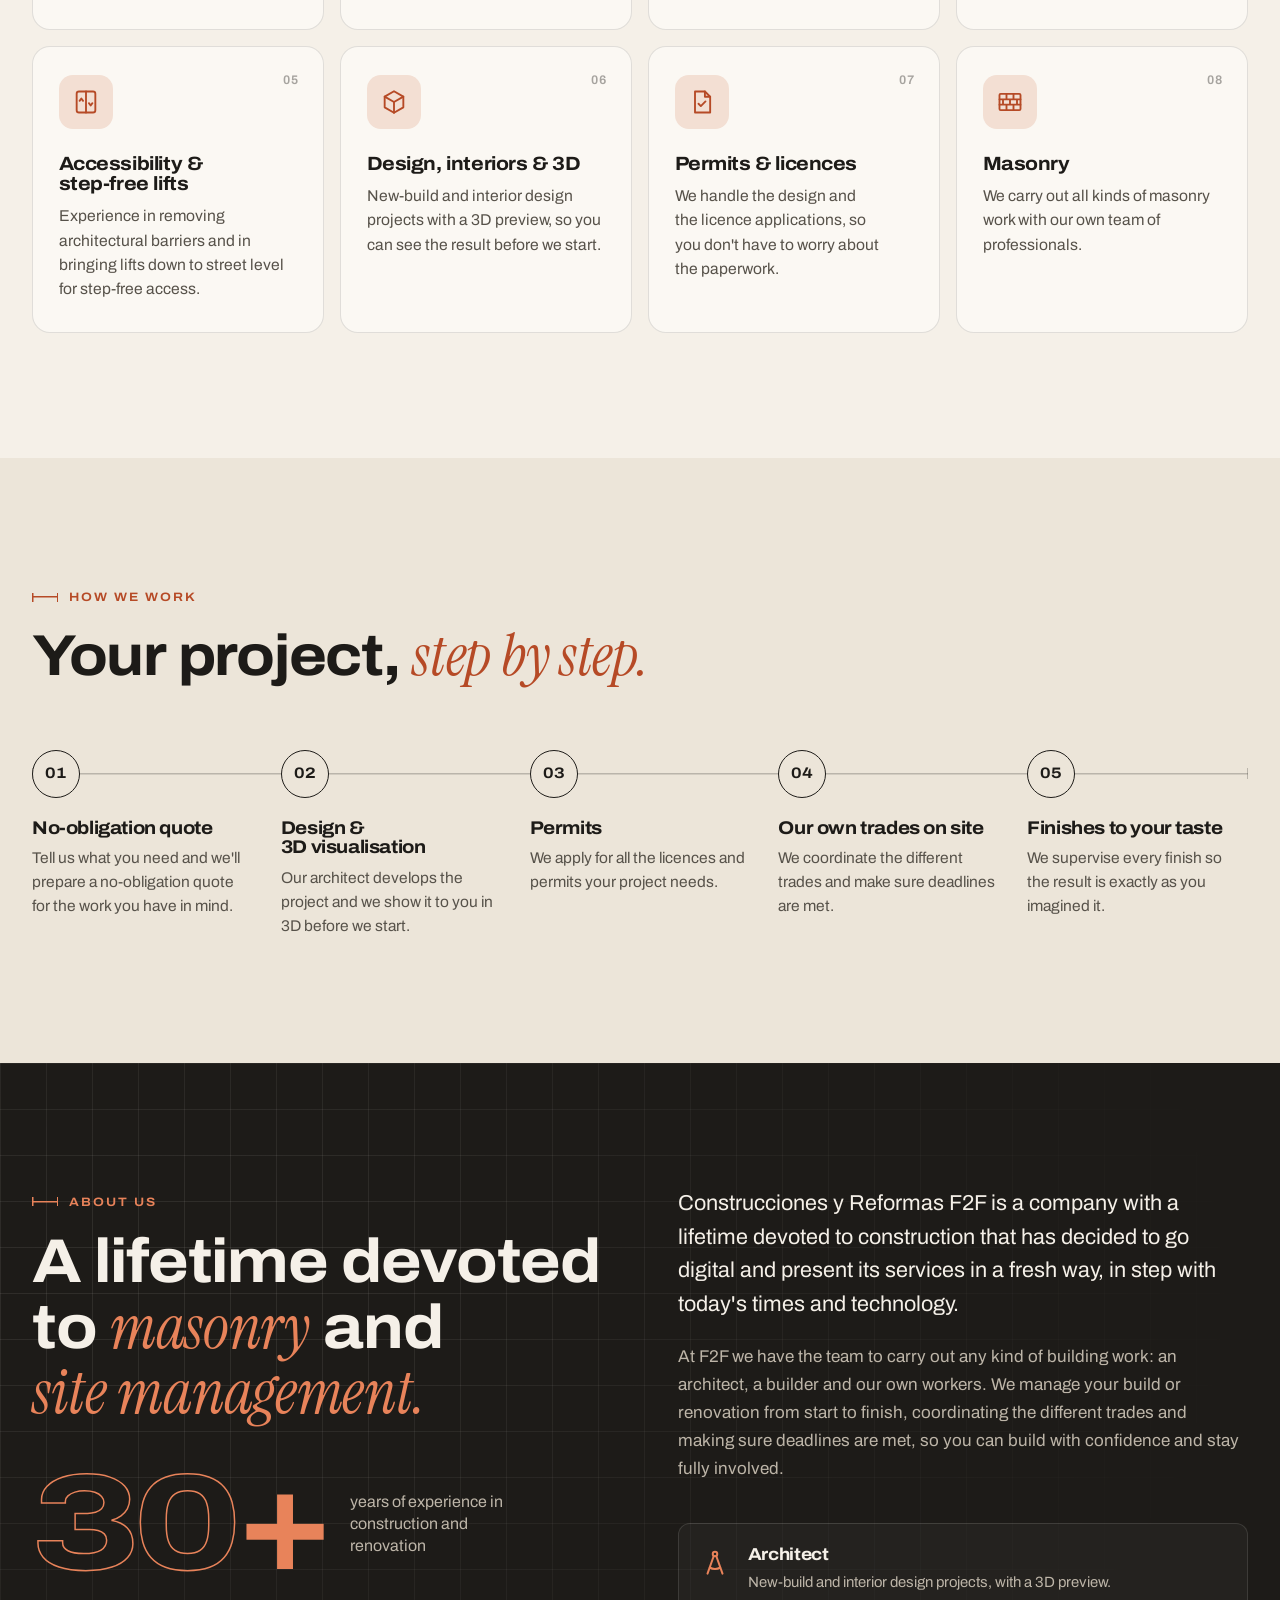
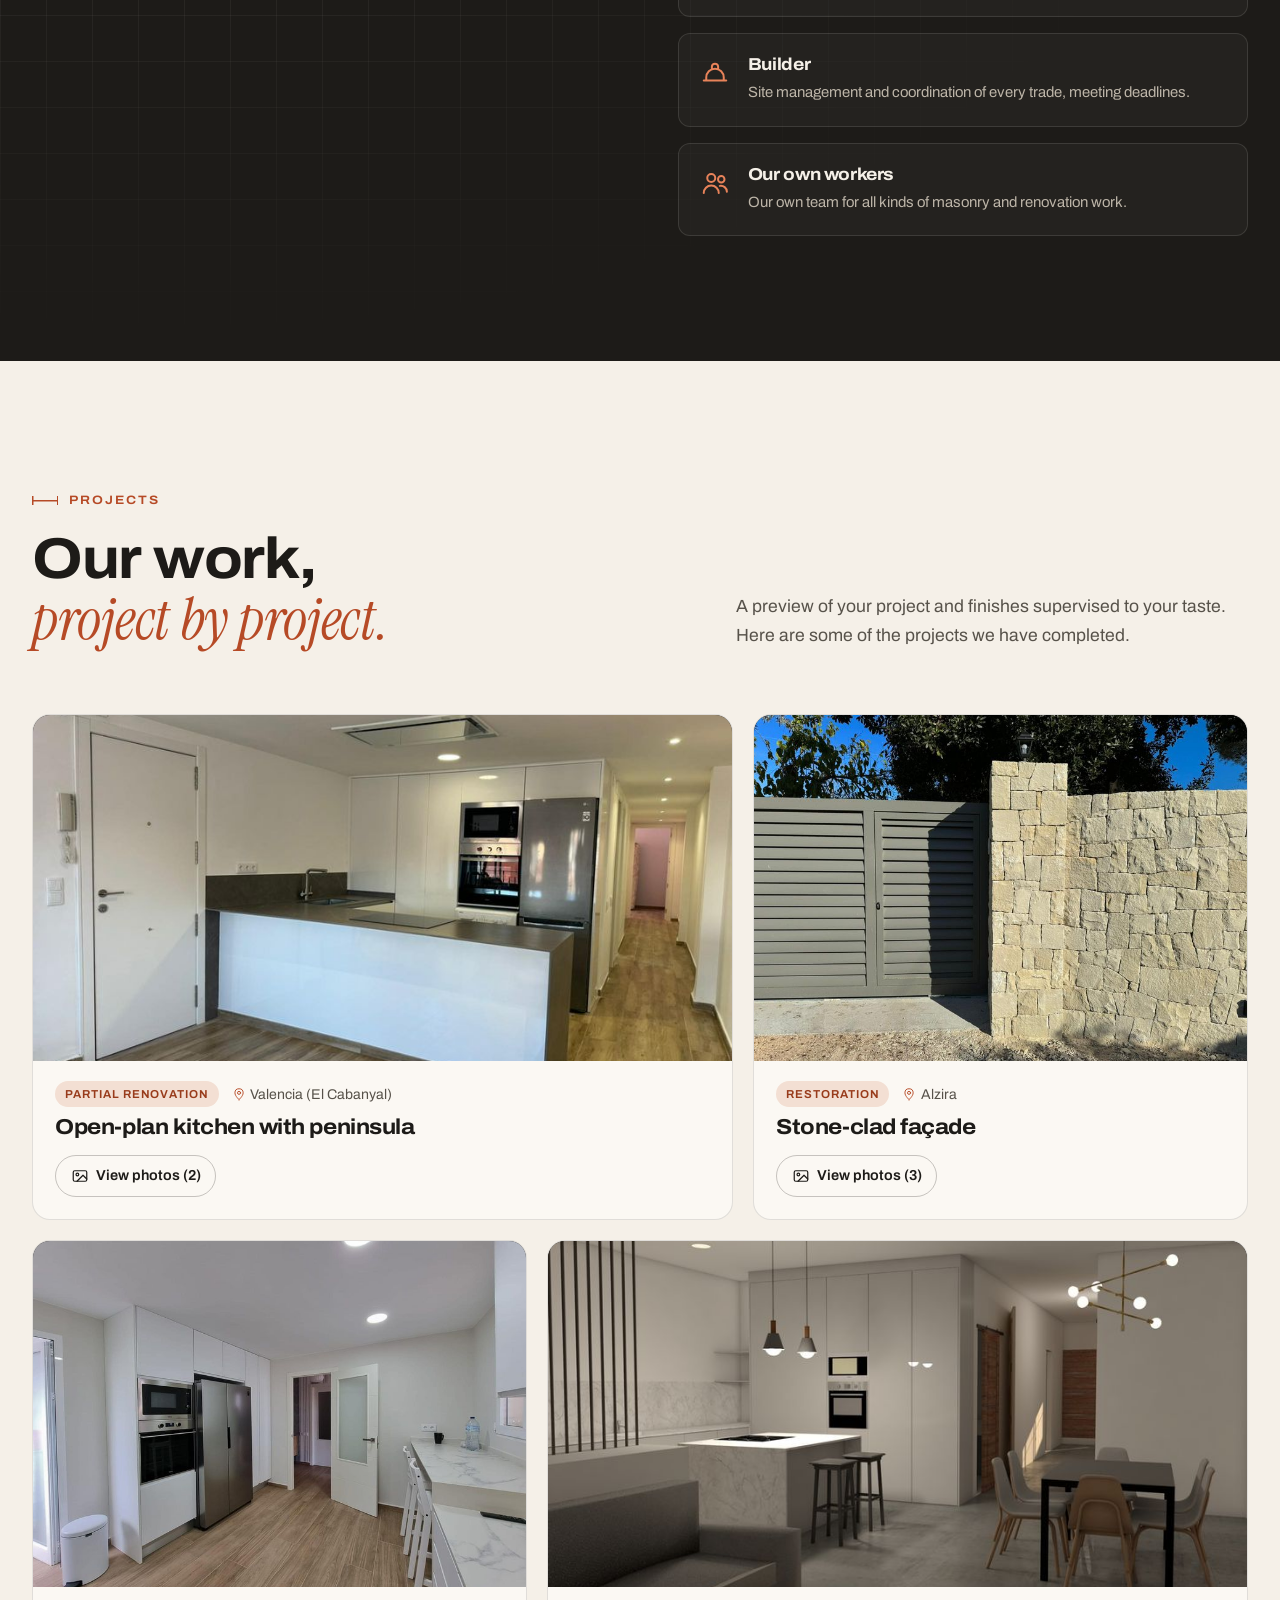
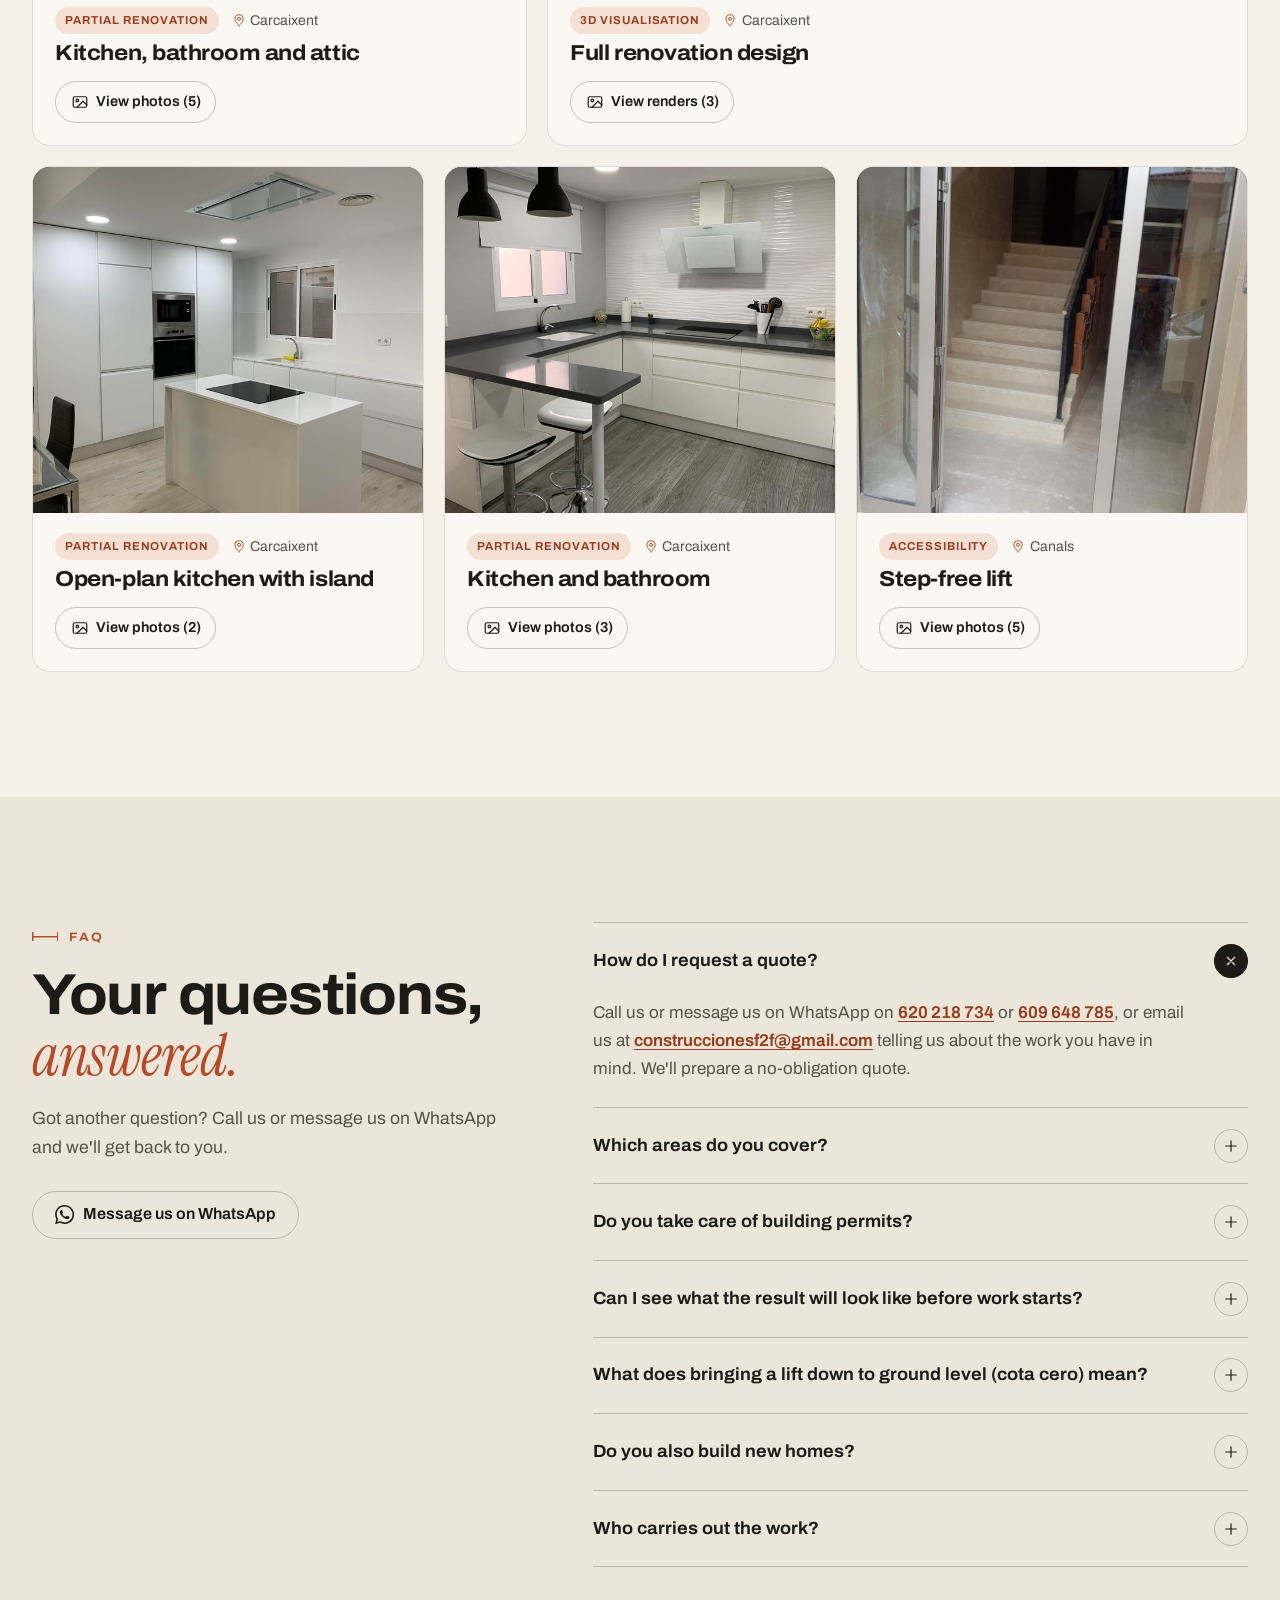
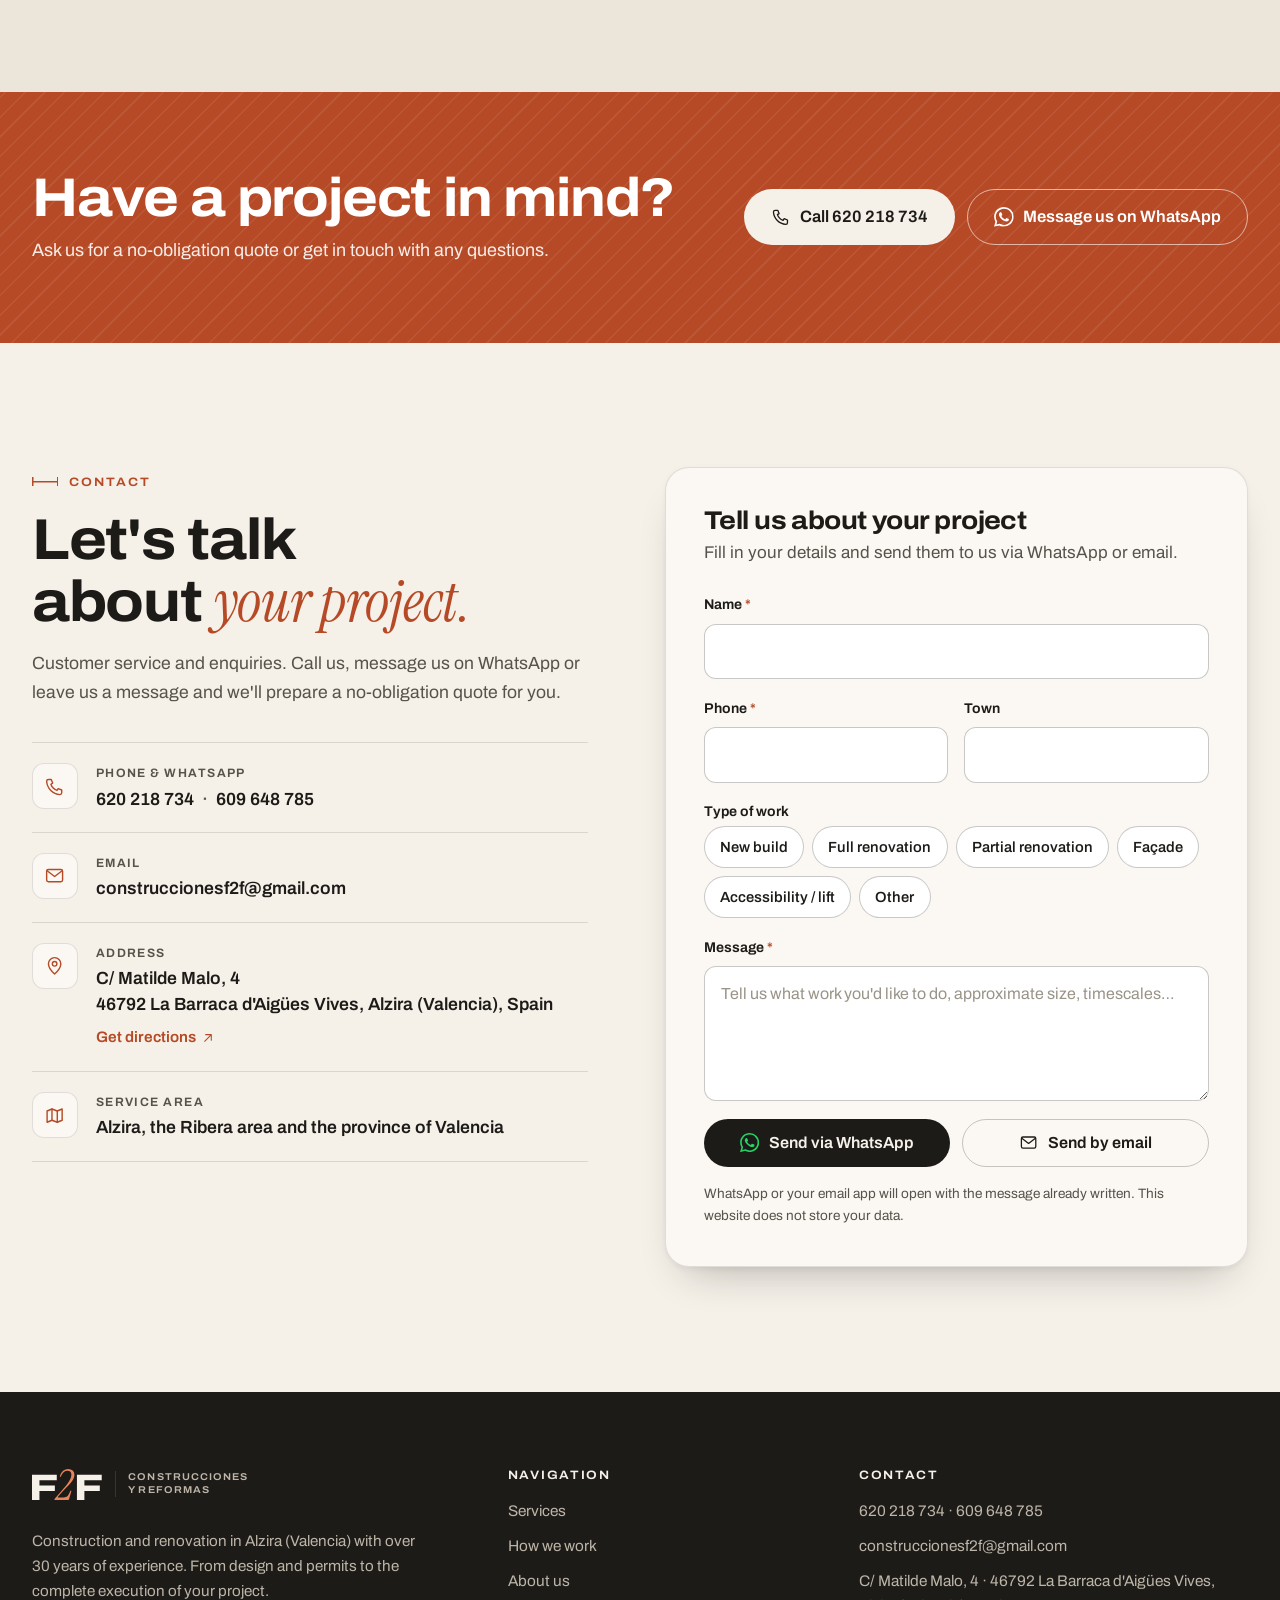
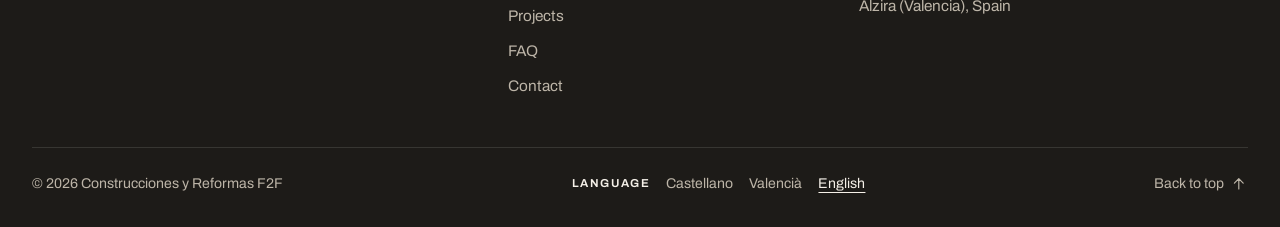
==== commit d131cb94: "Add the real project photos from the original site The seven galleries of the old Proyectos page (23" ====
--- a/en/index.html
+++ b/en/index.html
@@ -37,10 +37,10 @@
   <link rel="manifest" href="../manifest.webmanifest">
   <link rel="preload" href="../assets/fonts/archivo-var.woff2" as="font" type="font/woff2" crossorigin>
   <link rel="preload" href="../assets/fonts/instrument-serif-italic.woff2" as="font" type="font/woff2" crossorigin>
-  <link rel="stylesheet" href="../assets/css/styles.css?v=1a7fd67e3d">
+  <link rel="stylesheet" href="../assets/css/styles.css?v=974ce9cad8">
   <script>document.documentElement.classList.add('js')</script>
-  <script src="../assets/js/main.js?v=5dc9daabe5" defer></script>
-  <script type="application/json" id="i18n">{"menu_open": "Open menu", "menu_close": "Close menu", "compare_value": "{p}% plan, {q}% 3D visualisation", "form_error": "Please enter your name, your phone number and a message.", "form_ok_whatsapp": "WhatsApp has opened with your message: just press Send. If it doesn't open, call us on 620 218 734.", "form_ok_email": "Your email app has opened with the message ready to send. If it doesn't open, write to us at {email}.", "msg_hello": "Hello, my name is {name}.", "msg_type": "Type of work: {value}", "msg_town": "Town: {value}", "msg_phone": "Phone: {value}", "mail_subject": "Quote request", "gallery_label": "Photo gallery", "gallery_prev": "Previous photo", "gallery_next": "Next photo", "gallery_close": "Close gallery", "photo_alt": "{label} (photo {n} of {total})", "view_photos": "View photos ({total})", "in_place": "{title} in {place}"}</script>
+  <script src="../assets/js/main.js?v=2aeefb6ede" defer></script>
+  <script type="application/json" id="i18n">{"menu_open": "Open menu", "menu_close": "Close menu", "compare_value": "{p}% plan, {q}% 3D visualisation", "form_error": "Please enter your name, your phone number and a message.", "form_ok_whatsapp": "WhatsApp has opened with your message: just press Send. If it doesn't open, call us on 620 218 734.", "form_ok_email": "Your email app has opened with the message ready to send. If it doesn't open, write to us at {email}.", "msg_hello": "Hello, my name is {name}.", "msg_type": "Type of work: {value}", "msg_town": "Town: {value}", "msg_phone": "Phone: {value}", "mail_subject": "Quote request", "gallery_label": "Photo gallery", "gallery_prev": "Previous photo", "gallery_next": "Next photo", "gallery_close": "Close gallery", "photo_alt": "{label} (photo {n} of {total})", "render_alt": "{label} (3D render {n} of {total})", "view_photos": "View photos ({total})", "view_renders": "View renders ({total})", "in_place": "{title} in {place}"}</script>
 
   <!-- Datos estructurados (schema.org): empresa, servicios, web, página y preguntas frecuentes -->
   <script type="application/ld+json">
@@ -56,7 +56,7 @@
         "slogan": "We build and renovate, from start to finish.",
         "url": "https://www.f2fconstruccionesyreformas.com/",
         "logo": { "@type": "ImageObject", "url": "https://www.f2fconstruccionesyreformas.com/assets/img/icon-512.png", "width": 512, "height": 512 },
-        "image": "https://www.f2fconstruccionesyreformas.com/assets/img/og-image-en.jpg",
+        "image": ["https://www.f2fconstruccionesyreformas.com/assets/img/og-image-en.jpg", "https://www.f2fconstruccionesyreformas.com/assets/img/proyectos/cocina-cabanyal-valencia-1.jpg", "https://www.f2fconstruccionesyreformas.com/assets/img/proyectos/fachada-alzira-1.jpg", "https://www.f2fconstruccionesyreformas.com/assets/img/proyectos/cocina-bano-buhardilla-carcaixent-1.jpg", "https://www.f2fconstruccionesyreformas.com/assets/img/proyectos/cocina-isla-carcaixent-1.jpg", "https://www.f2fconstruccionesyreformas.com/assets/img/proyectos/cocina-bano-carcaixent-1.jpg", "https://www.f2fconstruccionesyreformas.com/assets/img/proyectos/ascensor-canals-1.jpg"],
         "email": "construccionesf2f@gmail.com",
         "telephone": "+34 620 218 734",
         "contactPoint": [
@@ -76,6 +76,7 @@
           { "@type": "City", "name": "Alzira" },
           { "@type": "City", "name": "Carcaixent" },
           { "@type": "City", "name": "Canals" },
+          { "@type": "City", "name": "Valencia" },
           { "@type": "AdministrativeArea", "name": "Ribera Alta" },
           { "@type": "AdministrativeArea", "name": "Provincia de Valencia" }
         ],
@@ -122,7 +123,7 @@
         "isPartOf": { "@id": "https://www.f2fconstruccionesyreformas.com/en/#webpage" },
         "mainEntity": [
           { "@type": "Question", "name": "How do I request a quote?", "acceptedAnswer": { "@type": "Answer", "text": "Call us or message us on WhatsApp on 620 218 734 or 609 648 785, or email us at construccionesf2f@gmail.com telling us about the work you have in mind. We'll prepare a no-obligation quote." } },
-          { "@type": "Question", "name": "Which areas do you cover?", "acceptedAnswer": { "@type": "Answer", "text": "We are based in La Barraca d'Aigües Vives (Alzira) and work in Alzira, the Ribera area and the rest of the province of Valencia. We have carried out projects in towns such as Alzira, Carcaixent and Canals." } },
+          { "@type": "Question", "name": "Which areas do you cover?", "acceptedAnswer": { "@type": "Answer", "text": "We are based in La Barraca d'Aigües Vives (Alzira) and work in Alzira, the Ribera area and the rest of the province of Valencia. We have carried out projects in Alzira, Carcaixent, Canals and Valencia city (El Cabanyal)." } },
           { "@type": "Question", "name": "Do you take care of building permits?", "acceptedAnswer": { "@type": "Answer", "text": "Yes. We handle the design and the licence applications as well as the complete execution of the work, so you don't have to worry about the paperwork." } },
           { "@type": "Question", "name": "Can I see what the result will look like before work starts?", "acceptedAnswer": { "@type": "Answer", "text": "Yes. Our architect develops the project and we show it to you as a 3D visualisation before we start. Then we supervise the finishes so they turn out exactly as you want." } },
           { "@type": "Question", "name": "What does bringing a lift down to ground level (cota cero) mean?", "acceptedAnswer": { "@type": "Answer", "text": "It means adapting a building's lift so that it reaches street level (level 0), so residents no longer have to climb steps to get to it. It is one of the most common ways of removing architectural barriers in residential buildings, and at F2F we have experience in this kind of work." } },
@@ -668,147 +669,88 @@
 
         <!--
           FOTOS DE LOS PROYECTOS
-          Lo más cómodo: poner los originales en fotos/<proyecto>/ y ejecutar python3 tools/fotos.py
-          (reduce, optimiza, quita la ubicación GPS y rellena data-gallery). A mano: rutas desde la raíz
-          de la web separadas por comas; la primera es la portada. Mientras no haya fotos se ve el dibujo.
-          Después, en ambos casos: python3 tools/build.py
+          data-gallery: rutas de las fotos desde la raíz de la web, separadas por comas; la primera es la portada.
+          Lo rellena tools/fotos.py a partir de fotos/<data-project>/ (reduce, optimiza y quita la ubicación GPS).
+          tools/build.py pone la portada dentro de .project__media (con su texto alternativo, tamaño y versión
+          pequeña) y añade todas las fotos al sitemap. data-kind="render": son infografías 3D, no fotos de obra.
+          Después de cambiar algo: python3 tools/build.py
         -->
         <div class="projects__grid">
-          <article class="project project--wide" data-reveal data-project="fachada-alzira" data-gallery="">
+          <article class="project project--wide" data-reveal data-project="cocina-cabanyal-valencia" data-gallery="assets/img/proyectos/cocina-cabanyal-valencia-1.jpg, assets/img/proyectos/cocina-cabanyal-valencia-2.jpg">
             <div class="project__media">
-              <svg class="drawing" viewBox="0 0 480 340" aria-hidden="true">
-                <path class="d-faint" d="M24 292h432"/>
-                <path class="d-line" d="M40 292h400" stroke-width="2"/>
-                <rect class="d-line" x="130" y="58" width="220" height="234"/>
-                <path class="d-line" d="M120 58h240M120 50h240v8H120z"/>
-                <path class="d-faint" d="M130 118h220M130 178h220M130 238h220"/>
-                <g class="d-line">
-                  <rect x="152" y="72" width="30" height="36"/><rect x="225" y="72" width="30" height="36"/><rect x="298" y="72" width="30" height="36"/>
-                  <rect x="152" y="132" width="30" height="36"/><rect x="225" y="132" width="30" height="36"/><rect x="298" y="132" width="30" height="36"/>
-                  <rect x="152" y="192" width="30" height="36"/><rect x="225" y="192" width="30" height="36"/><rect x="298" y="192" width="30" height="36"/>
-                  <path d="M218 108h44M218 168h44M218 228h44"/>
-                  <path d="M222 108v-10M230 108v-10M238 108v-10M246 108v-10M254 108v-10M258 108v-10M218 98h44M222 168v-10M230 168v-10M238 168v-10M246 168v-10M254 168v-10M258 168v-10M218 158h44M222 228v-10M230 228v-10M238 228v-10M246 228v-10M254 228v-10M258 228v-10M218 218h44"/>
-                  <rect x="222" y="250" width="36" height="42"/><path d="M240 250v42"/>
-                  <rect x="150" y="252" width="44" height="30"/><rect x="286" y="252" width="44" height="30"/>
-                </g>
-                <rect x="112" y="46" width="128" height="246" fill="url(#hatch)" opacity=".5"/>
-                <g class="d-accent">
-                  <path d="M112 46v246M154 46v246M196 46v246M238 46v246"/>
-                  <path d="M104 118h142M104 178h142M104 238h142M104 58h142"/>
-                  <path d="M112 118 154 178M154 118 196 178M196 118 238 178M112 178l42 60M154 178l42 60M196 178l42 60M112 58l42 60M154 58l42 60M196 58l42 60"/>
-                </g>
-                <g class="d-cota">
-                  <path d="M378 58h40M378 118h40M378 178h40M378 238h40M378 292h40"/>
-                  <path d="M398 58v234"/>
-                  <text x="424" y="62">+12,00</text><text x="424" y="122">+9,00</text><text x="424" y="182">+6,00</text><text x="424" y="242">+3,00</text><text x="424" y="296">±0,00</text>
-                </g>
-                <text class="d-label" x="40" y="322">FRONT ELEVATION · RESTORATION</text>
-              </svg>
+              <img class="project__cover" src="../assets/img/proyectos/cocina-cabanyal-valencia-1.jpg" srcset="../assets/img/proyectos/cocina-cabanyal-valencia-1-800.jpg 800w, ../assets/img/proyectos/cocina-cabanyal-valencia-1.jpg 1600w" sizes="(min-width: 1304px) 715px, (min-width: 900px) 55vw, 100vw" width="1600" height="1200" alt="Open-plan kitchen with peninsula in Valencia (El Cabanyal)" loading="lazy" decoding="async">
+            </div>
+            <div class="project__body">
+              <div class="project__text">
+                <p class="project__meta"><span class="tag">Partial renovation</span><span class="project__loc"><svg class="icon" aria-hidden="true"><use href="#i-pin"/></svg>Valencia (El Cabanyal)</span></p>
+                <h3>Open-plan kitchen with peninsula</h3>
+              </div>
+            </div>
+          </article>
+
+          <article class="project" data-reveal data-project="fachada-alzira" data-gallery="assets/img/proyectos/fachada-alzira-1.jpg, assets/img/proyectos/fachada-alzira-2.jpg, assets/img/proyectos/fachada-alzira-3.jpg">
+            <div class="project__media">
+              <img class="project__cover" src="../assets/img/proyectos/fachada-alzira-1.jpg" srcset="../assets/img/proyectos/fachada-alzira-1-800.jpg 800w, ../assets/img/proyectos/fachada-alzira-1.jpg 1600w" sizes="(min-width: 1304px) 715px, (min-width: 900px) 55vw, 100vw" width="1600" height="1200" alt="Stone-clad façade in Alzira" loading="lazy" decoding="async">
             </div>
             <div class="project__body">
               <div class="project__text">
                 <p class="project__meta"><span class="tag">Restoration</span><span class="project__loc"><svg class="icon" aria-hidden="true"><use href="#i-pin"/></svg>Alzira</span></p>
-                <h3>Façade restoration</h3>
+                <h3>Stone-clad façade</h3>
               </div>
             </div>
           </article>
 
-          <article class="project" data-reveal data-project="reforma-parcial-carcaixent" data-gallery="">
+          <article class="project" data-reveal data-project="cocina-bano-buhardilla-carcaixent" data-gallery="assets/img/proyectos/cocina-bano-buhardilla-carcaixent-1.jpg, assets/img/proyectos/cocina-bano-buhardilla-carcaixent-2.jpg, assets/img/proyectos/cocina-bano-buhardilla-carcaixent-3.jpg, assets/img/proyectos/cocina-bano-buhardilla-carcaixent-4.jpg, assets/img/proyectos/cocina-bano-buhardilla-carcaixent-5.jpg">
             <div class="project__media">
-              <svg class="drawing" viewBox="0 0 480 340" aria-hidden="true">
-                <g class="d-dim">
-                  <rect x="70" y="48" width="340" height="222" class="d-wall"/>
-                  <path class="d-wall-in" d="M230 48v127M230 205v65M70 175h120M215 175h15"/>
-                  <path class="d-line" d="M100 60h96v34h-96zM102 190h52v70h-52z"/>
-                </g>
-                <rect x="233" y="51" width="174" height="96" fill="url(#hatch)"/>
-                <path class="d-wall" d="M230 48v127M230 150h20M275 150h70M368 150h42M320 48v102"/>
-                <path class="d-accent" d="M230 48h180v102H230z" stroke-dasharray="6 4"/>
-                <g class="d-line">
-                  <path d="M236 54h78v18h-60v70h-18z"/>
-                  <rect x="374" y="56" width="30" height="58" rx="6"/>
-                  <ellipse cx="342" cy="130" rx="9" ry="11"/>
-                  <path d="M250 150a25 25 0 0 1 25-25M345 150a23 23 0 0 1 23-23"/>
-                </g>
-                <path class="d-faint" d="M230 175h180M320 150v120"/>
-                <g class="d-cota">
-                  <path d="M230 30h180M230 24v12M410 24v12"/>
-                  <text x="320" y="20" text-anchor="middle">WORK AREA</text>
-                </g>
-                <text class="d-label" x="70" y="304">FLOOR PLAN · PARTIAL RENOVATION</text>
-                <text class="d-label d-accent-text" x="70" y="322">KITCHEN + BATHROOM</text>
-              </svg>
+              <img class="project__cover" src="../assets/img/proyectos/cocina-bano-buhardilla-carcaixent-1.jpg" srcset="../assets/img/proyectos/cocina-bano-buhardilla-carcaixent-1-800.jpg 800w, ../assets/img/proyectos/cocina-bano-buhardilla-carcaixent-1.jpg 1600w" sizes="(min-width: 1304px) 715px, (min-width: 900px) 55vw, 100vw" width="1600" height="1200" alt="Kitchen, bathroom and attic in Carcaixent" loading="lazy" decoding="async">
             </div>
             <div class="project__body">
               <div class="project__text">
-                <p class="project__meta"><span class="tag">Renovation</span><span class="project__loc"><svg class="icon" aria-hidden="true"><use href="#i-pin"/></svg>Carcaixent</span></p>
-                <h3>Partial renovation</h3>
+                <p class="project__meta"><span class="tag">Partial renovation</span><span class="project__loc"><svg class="icon" aria-hidden="true"><use href="#i-pin"/></svg>Carcaixent</span></p>
+                <h3>Kitchen, bathroom and attic</h3>
               </div>
             </div>
           </article>
 
-          <article class="project" data-reveal data-project="reforma-integral-carcaixent" data-gallery="">
+          <article class="project project--wide" data-reveal data-project="proyecto-3d-carcaixent" data-kind="render" data-gallery="assets/img/proyectos/proyecto-3d-carcaixent-1.jpg, assets/img/proyectos/proyecto-3d-carcaixent-2.jpg, assets/img/proyectos/proyecto-3d-carcaixent-3.jpg">
             <div class="project__media">
-              <svg class="drawing" viewBox="0 0 480 340" aria-hidden="true">
-                <rect x="70" y="48" width="340" height="222" fill="url(#hatch)" opacity=".75"/>
-                <rect x="70" y="48" width="340" height="222" class="d-wall"/>
-                <path class="d-wall" d="M230 48v127M230 205v65M70 175h120M215 175h15M230 150h20M275 150h70M368 150h42M320 48v102"/>
-                <g class="d-win">
-                  <rect x="110" y="44" width="60" height="8"/><rect x="255" y="44" width="40" height="8"/><rect x="350" y="44" width="30" height="8"/>
-                  <rect x="66" y="200" width="8" height="45"/><rect x="290" y="266" width="60" height="8"/><rect x="406" y="190" width="8" height="50"/>
-                </g>
-                <g class="d-line">
-                  <path d="M88 150h88v18H88z"/>
-                  <circle cx="186" cy="92" r="18"/><circle cx="186" cy="66" r="5"/><circle cx="186" cy="118" r="5"/><circle cx="160" cy="92" r="5"/><circle cx="212" cy="92" r="5"/>
-                  <path d="M236 54h78v18h-60v70h-18z"/>
-                  <rect x="374" y="56" width="30" height="58" rx="6"/><ellipse cx="342" cy="130" rx="9" ry="11"/>
-                  <rect x="300" y="176" width="80" height="84"/><path d="M300 196h80M306 180h30v12h-30zM344 180h30v12h-30z"/>
-                  <rect x="84" y="190" width="56" height="72"/><path d="M84 208h56M90 194h44v10H90z"/>
-                  <path d="M190 175a25 25 0 0 1 25 25M250 150a25 25 0 0 1 25-25M345 150a23 23 0 0 1 23-23"/>
-                </g>
-                <g class="d-cota">
-                  <path d="M70 26h340M70 20v12M230 20v12M410 20v12"/>
-                  <path d="M436 48v222M430 48h12M430 270h12"/>
-                </g>
-                <text class="d-label" x="70" y="304">FLOOR PLAN · FULL RENOVATION</text>
-                <text class="d-label d-accent-text" x="70" y="322">WHOLE-HOME WORKS</text>
-              </svg>
+              <img class="project__cover" src="../assets/img/proyectos/proyecto-3d-carcaixent-1.jpg" srcset="../assets/img/proyectos/proyecto-3d-carcaixent-1-800.jpg 800w, ../assets/img/proyectos/proyecto-3d-carcaixent-1.jpg 1600w" sizes="(min-width: 1304px) 715px, (min-width: 900px) 55vw, 100vw" width="1600" height="900" alt="Full renovation design in Carcaixent" loading="lazy" decoding="async">
             </div>
             <div class="project__body">
               <div class="project__text">
-                <p class="project__meta"><span class="tag">Renovation</span><span class="project__loc"><svg class="icon" aria-hidden="true"><use href="#i-pin"/></svg>Carcaixent</span></p>
-                <h3>Full renovation</h3>
+                <p class="project__meta"><span class="tag">3D visualisation</span><span class="project__loc"><svg class="icon" aria-hidden="true"><use href="#i-pin"/></svg>Carcaixent</span></p>
+                <h3>Full renovation design</h3>
               </div>
             </div>
           </article>
 
-          <article class="project project--wide" data-reveal data-project="ascensor-canals" data-gallery="">
+          <article class="project project--third" data-reveal data-project="cocina-isla-carcaixent" data-gallery="assets/img/proyectos/cocina-isla-carcaixent-1.jpg, assets/img/proyectos/cocina-isla-carcaixent-2.jpg">
             <div class="project__media">
-              <svg class="drawing" viewBox="0 0 480 340" aria-hidden="true">
-                <path class="d-line" d="M20 286h440" stroke-width="2"/>
-                <path class="d-faint" d="M20 292h440M20 298h440"/>
-                <path class="d-line" d="M90 40v186M90 280v6M390 40v246M90 40h300"/>
-                <g class="d-slab"><rect x="90" y="96" width="300" height="7"/><rect x="90" y="156" width="300" height="7"/><rect x="90" y="216" width="300" height="7"/></g>
-                <path class="d-faint" d="M102 286v-9h22v-9h22v-9h22v-9h22" stroke-dasharray="4 4"/>
-                <path class="d-faint" d="M110 240l70 40M180 240l-70 40"/>
-                <rect x="252" y="40" width="84" height="246" fill="url(#hatch)" opacity=".45"/>
-                <path class="d-accent" d="M252 40v246M336 40v246" stroke-width="2"/>
-                <rect class="d-accent" x="260" y="228" width="68" height="56" stroke-width="1.8"/>
-                <path class="d-accent" d="M294 44v184M294 228v56"/>
-                <path class="d-accent" d="M284 246l10-10 10 10M284 262l10 10 10-10"/>
-                <g class="d-line">
-                  <circle cx="176" cy="244" r="5"/>
-                  <path d="M176 250v18h14l6 14M170 258h14"/>
-                  <circle cx="178" cy="274" r="10"/>
-                </g>
-                <path class="d-accent" d="M120 280h116" stroke-dasharray="5 4"/><path class="d-accent" d="M230 275l8 5-8 5"/>
-                <g class="d-cota">
-                  <path d="M336 286h110"/><path class="d-fill" d="M418 286l-6-9h12z"/>
-                  <text x="398" y="252">±0,00</text>
-                  <text x="398" y="267">LEVEL 0</text>
-                </g>
-                <text class="d-label" x="90" y="322">SECTION · ENTRANCE AND LIFT</text>
-              </svg>
+              <img class="project__cover" src="../assets/img/proyectos/cocina-isla-carcaixent-1.jpg" srcset="../assets/img/proyectos/cocina-isla-carcaixent-1-800.jpg 800w, ../assets/img/proyectos/cocina-isla-carcaixent-1.jpg 1600w" sizes="(min-width: 1304px) 715px, (min-width: 900px) 55vw, 100vw" width="1600" height="1200" alt="Open-plan kitchen with island in Carcaixent" loading="lazy" decoding="async">
+            </div>
+            <div class="project__body">
+              <div class="project__text">
+                <p class="project__meta"><span class="tag">Partial renovation</span><span class="project__loc"><svg class="icon" aria-hidden="true"><use href="#i-pin"/></svg>Carcaixent</span></p>
+                <h3>Open-plan kitchen with island</h3>
+              </div>
+            </div>
+          </article>
+
+          <article class="project project--third" data-reveal data-project="cocina-bano-carcaixent" data-gallery="assets/img/proyectos/cocina-bano-carcaixent-1.jpg, assets/img/proyectos/cocina-bano-carcaixent-2.jpg, assets/img/proyectos/cocina-bano-carcaixent-3.jpg">
+            <div class="project__media">
+              <img class="project__cover" src="../assets/img/proyectos/cocina-bano-carcaixent-1.jpg" srcset="../assets/img/proyectos/cocina-bano-carcaixent-1-800.jpg 800w, ../assets/img/proyectos/cocina-bano-carcaixent-1.jpg 1280w" sizes="(min-width: 1304px) 715px, (min-width: 900px) 55vw, 100vw" width="1280" height="960" alt="Kitchen and bathroom in Carcaixent" loading="lazy" decoding="async">
+            </div>
+            <div class="project__body">
+              <div class="project__text">
+                <p class="project__meta"><span class="tag">Partial renovation</span><span class="project__loc"><svg class="icon" aria-hidden="true"><use href="#i-pin"/></svg>Carcaixent</span></p>
+                <h3>Kitchen and bathroom</h3>
+              </div>
+            </div>
+          </article>
+
+          <article class="project project--third" data-reveal data-project="ascensor-canals" data-gallery="assets/img/proyectos/ascensor-canals-1.jpg, assets/img/proyectos/ascensor-canals-2.jpg, assets/img/proyectos/ascensor-canals-3.jpg, assets/img/proyectos/ascensor-canals-4.jpg, assets/img/proyectos/ascensor-canals-5.jpg">
+            <div class="project__media">
+              <img class="project__cover" src="../assets/img/proyectos/ascensor-canals-1.jpg" srcset="../assets/img/proyectos/ascensor-canals-1-800.jpg 800w, ../assets/img/proyectos/ascensor-canals-1.jpg 960w" sizes="(min-width: 1304px) 715px, (min-width: 900px) 55vw, 100vw" width="960" height="1280" alt="Step-free lift in Canals" loading="lazy" decoding="async">
             </div>
             <div class="project__body">
               <div class="project__text">
@@ -840,7 +782,7 @@
           </details>
           <details class="faq__item">
             <summary>Which areas do you cover?<svg class="icon faq__icon" aria-hidden="true"><use href="#i-plus"/></svg></summary>
-            <div class="faq__answer"><p>We are based in La Barraca d'Aigües Vives (Alzira) and work in Alzira, the Ribera area and the rest of the province of Valencia. We have carried out projects in towns such as Alzira, Carcaixent and Canals.</p></div>
+            <div class="faq__answer"><p>We are based in La Barraca d'Aigües Vives (Alzira) and work in Alzira, the Ribera area and the rest of the province of Valencia. We have carried out projects in Alzira, Carcaixent, Canals and Valencia city (El Cabanyal).</p></div>
           </details>
           <details class="faq__item">
             <summary>Do you take care of building permits?<svg class="icon faq__icon" aria-hidden="true"><use href="#i-plus"/></svg></summary>
--- a/assets/css/styles.css
+++ b/assets/css/styles.css
@@ -820,22 +820,19 @@
   background-size: 22px 22px;
 }
 
-.project__cover,
-.drawing {
+.project__cover {
   position: absolute;
   inset: 0;
   width: 100%;
   height: 100%;
+  object-fit: cover;
   transition: transform .7s var(--ease);
 }
-.project__cover { object-fit: cover; }
-.drawing { padding: 5%; }
-.project:hover .drawing { transform: scale(1.03); }
 .project:hover .project__cover { transform: scale(1.045); }
-.project.has-photos .drawing { display: none; }
 .project.has-photos .project__media { cursor: zoom-in; }
 
-.project__body { display: flex; flex-wrap: wrap; align-items: flex-end; justify-content: space-between; gap: .75rem 1rem; padding: 1.25rem 1.4rem 1.4rem; }
+/* texto arriba y botón de la galería abajo, alineado entre las fichas de una misma fila */
+.project__body { display: flex; flex: 1; flex-direction: column; align-items: flex-start; gap: 1rem; padding: 1.25rem 1.4rem 1.4rem; }
 .project__text { min-width: 0; }
 .project__meta { display: flex; flex-wrap: wrap; align-items: center; gap: .5rem .8rem; margin: 0 0 .55rem; font-size: .88rem; color: var(--ink-soft); }
 .project__loc { display: inline-flex; align-items: center; gap: .3rem; }
@@ -852,33 +849,28 @@
   background: transparent;
   font-size: .9rem;
   font-weight: 620;
+  margin-top: auto;
   cursor: pointer;
   transition: background-color .2s, color .2s, border-color .2s;
 }
 .project__open:hover { border-color: var(--ink); background: var(--ink); color: var(--paper); }
 
+/* tablet: dos columnas, la primera ficha a todo el ancho */
+@media (min-width: 600px) and (max-width: 899.98px) {
+  .projects__grid { grid-template-columns: 1fr 1fr; }
+  .project:first-child { grid-column: 1 / -1; }
+  .project__media { aspect-ratio: auto; height: clamp(220px, 34vw, 280px); }
+  .project:first-child .project__media { height: clamp(280px, 46vw, 400px); }
+}
+
+/* escritorio: filas de 7 + 5, 5 + 7 y 4 + 4 + 4 columnas */
 @media (min-width: 900px) {
   .projects__grid { grid-template-columns: repeat(12, 1fr); }
   .project { grid-column: span 5; }
   .project--wide { grid-column: span 7; }
+  .project--third { grid-column: span 4; }
   .project__media { aspect-ratio: auto; height: clamp(300px, 27vw, 380px); }
 }
-
-/* dibujos técnicos de las fichas */
-.drawing { color: var(--accent-light); }
-.drawing .d-line { fill: none; stroke: rgba(245, 240, 232, .78); stroke-width: 1.3; }
-.drawing .d-faint { fill: none; stroke: rgba(245, 240, 232, .28); stroke-width: 1; }
-.drawing .d-wall { fill: none; stroke: rgba(245, 240, 232, .92); stroke-width: 6; stroke-linecap: square; }
-.drawing .d-wall-in { fill: none; stroke: rgba(245, 240, 232, .92); stroke-width: 3.5; }
-.drawing .d-dim { opacity: .38; }
-.drawing .d-accent { fill: none; stroke: var(--accent-light); stroke-width: 1.4; }
-.drawing .d-win rect { fill: var(--ink); stroke: rgba(245, 240, 232, .8); stroke-width: 1; }
-.drawing .d-slab rect { fill: rgba(245, 240, 232, .72); }
-.drawing .d-cota path { fill: none; stroke: currentColor; stroke-width: 1; }
-.drawing .d-cota .d-fill { fill: currentColor; stroke: none; }
-.drawing .d-cota text { fill: currentColor; font-size: 11px; font-weight: 620; letter-spacing: .06em; }
-.drawing .d-label { fill: rgba(245, 240, 232, .5); font-size: 10.5px; font-weight: 620; letter-spacing: .16em; }
-.drawing .d-accent-text { fill: var(--accent-light); }
 
 /* ---------------------------------------------------------------- preguntas frecuentes */
 
